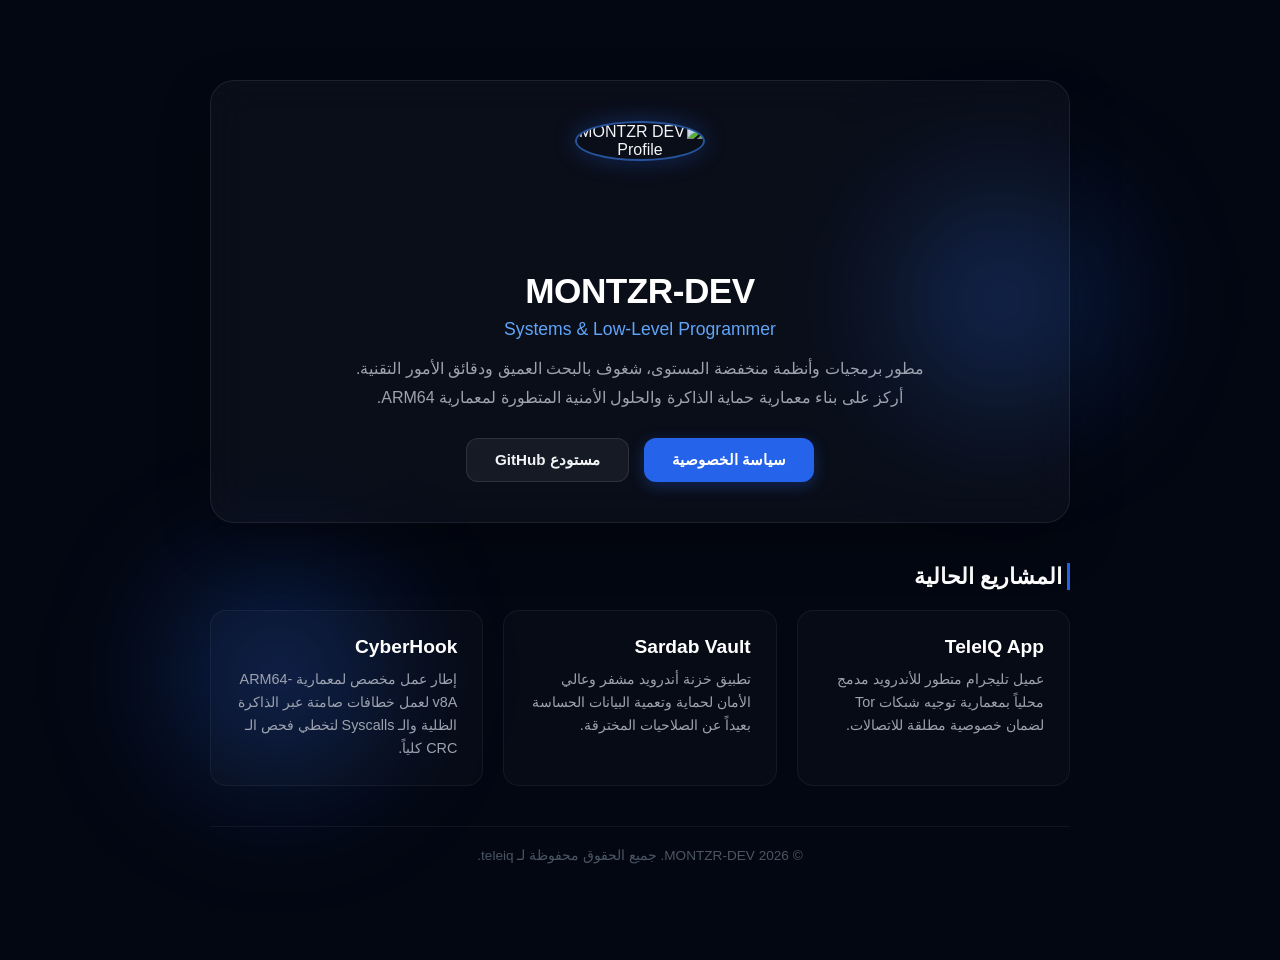
==== index.html @ 5c725ec3 "Update index.html" ====
<!DOCTYPE html>
<html lang="ar" dir="rtl">
<head>
  <meta charset="UTF-8" />
  <meta name="viewport" content="width=device-width, initial-scale=1.0" />
  <title>MONTZR-DEV | Portfolio</title>
  <style>
    /* إعدادات الخطوط والخلفية الحركية العميقة */
    * {
      box-sizing: border-box;
      margin: 0;
      padding: 0;
    }

    body {
      font-family: 'Segoe UI', Tahoma, Geneva, Verdana, sans-serif;
      background-color: #030712;
      color: #f3f4f6;
      overflow-x: hidden;
      min-height: 100vh;
      position: relative;
    }

    /* هالات الإضاءة الخلفية الضبابية لعمق بصري مميز */
    body::before, body::after {
      content: "";
      position: absolute;
      width: 300px;
      height: 300px;
      border-radius: 50%;
      background: radial-gradient(circle, rgba(37, 99, 235, 0.4) 0%, rgba(0,0,0,0) 70%);
      filter: blur(60px);
      z-index: -1;
    }
    body::before { top: 10%; right: 10%; }
    body::after { bottom: 15%; left: 10%; }

    .main-container {
      max-width: 900px;
      margin: 60px auto;
      padding: 20px;
    }

    /* تصميم واجهة الزجاج الضبابي (Glassmorphism) */
    .profile-card {
      background: rgba(255, 255, 255, 0.03);
      backdrop-filter: blur(20px);
      -webkit-backdrop-filter: blur(20px);
      border: 1px solid rgba(255, 255, 255, 0.08);
      padding: 40px 30px;
      border-radius: 24px;
      box-shadow: 0 20px 50px rgba(0, 0, 0, 0.3);
      text-align: center;
      margin-bottom: 40px;
    }

    /* تنسيق الصورة الشخصية المرفوعة */
    .avatar-wrapper {
      position: relative;
      width: 130px;
      height: 130px;
      margin: 0 auto 20px;
    }

    .profile-avatar {
      width: 100%;
      height: 100%;
      object-fit: cover;
      border-radius: 50%;
      border: 2px solid rgba(59, 130, 246, 0.6);
      box-shadow: 0 0 25px rgba(37, 99, 235, 0.3);
    }

    h1 {
      font-size: 2.2rem;
      font-weight: 700;
      color: #ffffff;
      letter-spacing: -0.5px;
      margin-bottom: 8px;
    }

    .tagline {
      font-size: 1.1rem;
      color: #60a5fa;
      font-weight: 500;
      margin-bottom: 15px;
    }

    .bio-text {
      color: #9ca3af;
      font-size: 1rem;
      line-height: 1.8;
      max-width: 600px;
      margin: 0 auto 25px;
    }

    /* شبكة عرض المشاريع */
    .section-title {
      font-size: 1.4rem;
      color: #ffffff;
      margin-bottom: 20px;
      text-align: right;
      padding-right: 5px;
      border-right: 3px solid #2563eb;
    }

    .projects-grid {
      display: grid;
      grid-template-columns: repeat(auto-fit, minmax(260px, 1fr));
      gap: 20px;
      margin-bottom: 40px;
    }

    .project-card {
      background: rgba(255, 255, 255, 0.02);
      border: 1px solid rgba(255, 255, 255, 0.05);
      border-radius: 16px;
      padding: 25px;
      text-align: right;
      transition: all 0.3s cubic-bezier(0.4, 0, 0.2, 1);
    }

    .project-card:hover {
      transform: translateY(-5px);
      background: rgba(255, 255, 255, 0.05);
      border-color: rgba(59, 130, 246, 0.4);
      box-shadow: 0 10px 30px rgba(37, 99, 235, 0.1);
    }

    .project-card h3 {
      color: #ffffff;
      font-size: 1.2rem;
      margin-bottom: 10px;
    }

    .project-card p {
      color: #9ca3af;
      font-size: 0.9rem;
      line-height: 1.6;
    }

    /* أزرار الإجراءات والروابط */
    .buttons-group {
      display: flex;
      justify-content: center;
      gap: 15px;
      flex-wrap: wrap;
    }

    .btn {
      display: inline-flex;
      align-items: center;
      justify-content: center;
      padding: 12px 28px;
      font-size: 0.95rem;
      font-weight: 600;
      text-decoration: none;
      border-radius: 12px;
      transition: all 0.2s ease;
      cursor: pointer;
    }

    .btn-primary {
      background: #2563eb;
      color: #ffffff;
      box-shadow: 0 4px 15px rgba(37, 99, 235, 0.3);
    }

    .btn-primary:hover {
      background: #1d4ed8;
      box-shadow: 0 6px 20px rgba(37, 99, 235, 0.4);
    }

    .btn-secondary {
      background: rgba(255, 255, 255, 0.05);
      color: #f3f4f6;
      border: 1px solid rgba(255, 255, 255, 0.1);
    }

    .btn-secondary:hover {
      background: rgba(255, 255, 255, 0.1);
      border-color: rgba(255, 255, 255, 0.2);
    }

    footer {
      text-align: center;
      padding: 20px 0;
      color: #4b5563;
      font-size: 0.85rem;
      border-top: 1px solid rgba(255, 255, 255, 0.05);
    }

    footer a {
      color: #4b5563;
      text-decoration: none;
    }

    footer a:hover {
      color: #60a5fa;
    }
  </style>
</head>
<body>

  <div class="main-container">
    
    <main class="profile-card">
      <div class="avatar-wrapper">
        <img class="profile-avatar" src="313614.jpg" alt="MONTZR DEV Profile" />
      </div>
      
      <h1>MONTZR-DEV</h1>
      <div class="tagline">Systems & Low-Level Programmer</div>
      
      <p class="bio-text">
        مطور برمجيات وأنظمة منخفضة المستوى، شغوف بالبحث العميق ودقائق الأمور التقنية. أركز على بناء معمارية حماية الذاكرة والحلول الأمنية المتطورة لمعمارية ARM64.
      </p>

      <div class="buttons-group">
        <a class="btn btn-primary" href="teleiq_privacy_policy.html">سياسة الخصوصية</a>
        <a class="btn btn-secondary" href="https://github.com/MONTZR-DEV" target="_blank">مستودع GitHub</a>
      </div>
    </main>

    <section>
      <h2 class="section-title">المشاريع الحالية</h2>
      <div class="projects-grid">
        
        <div class="project-card">
          <h3>TeleIQ App</h3>
          <p>عميل تليجرام متطور للأندرويد مدمج محلياً بمعمارية توجيه شبكات Tor لضمان خصوصية مطلقة للاتصالات.</p>
        </div>

        <div class="project-card">
          <h3>Sardab Vault</h3>
          <p>تطبيق خزنة أندرويد مشفر وعالي الأمان لحماية وتعمية البيانات الحساسة بعيداً عن الصلاحيات المخترقة.</p>
        </div>

        <div class="project-card">
          <h3>CyberHook</h3>
          <p>إطار عمل مخصص لمعمارية ARM64-v8A لعمل خطافات صامتة عبر الذاكرة الظلية والـ Syscalls لتخطي فحص الـ CRC كلياً.</p>
        </div>

      </div>
    </section>

    <footer>
      <p>© 2026 MONTZR-DEV. جميع الحقوق محفوظة لـ <a href="#">teleiq</a>.</p>
    </footer>

  </div>

</body>
</html>
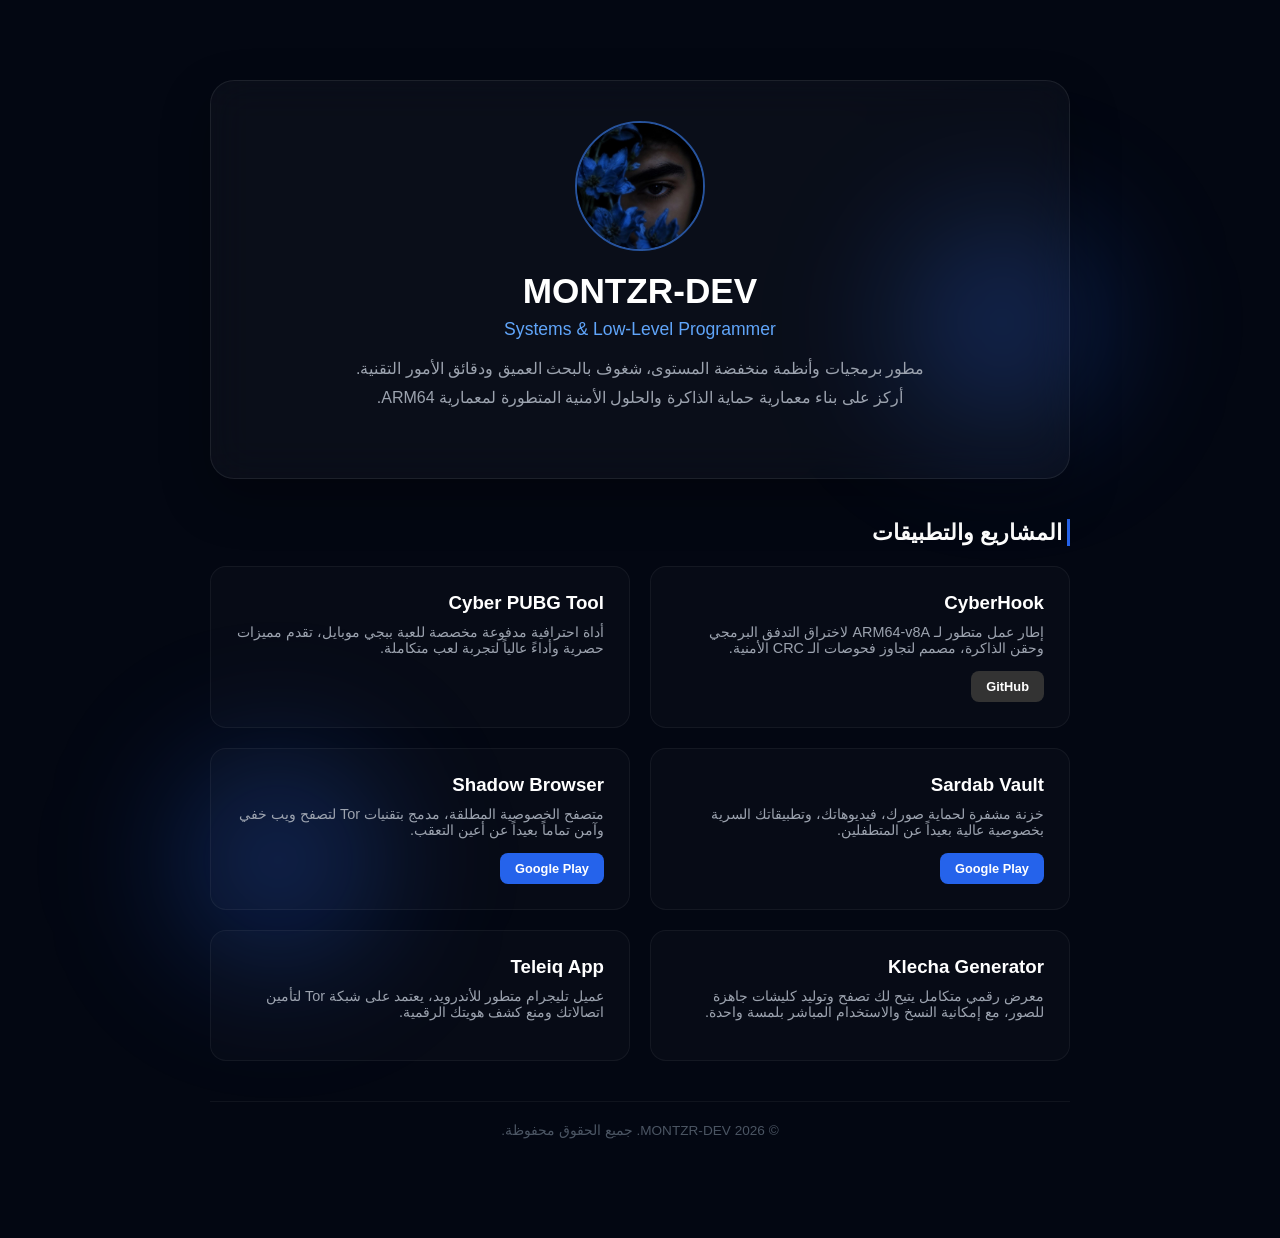
==== commit 3bbe23ed: "Update index.html" ====
--- a/index.html
+++ b/index.html
@@ -5,12 +5,7 @@
   <meta name="viewport" content="width=device-width, initial-scale=1.0" />
   <title>MONTZR-DEV | Portfolio</title>
   <style>
-    /* إعدادات الخطوط والخلفية الحركية العميقة */
-    * {
-      box-sizing: border-box;
-      margin: 0;
-      padding: 0;
-    }
+    * { box-sizing: border-box; margin: 0; padding: 0; }
 
     body {
       font-family: 'Segoe UI', Tahoma, Geneva, Verdana, sans-serif;
@@ -21,7 +16,6 @@
       position: relative;
     }
 
-    /* هالات الإضاءة الخلفية الضبابية لعمق بصري مميز */
     body::before, body::after {
       content: "";
       position: absolute;
@@ -35,17 +29,11 @@
     body::before { top: 10%; right: 10%; }
     body::after { bottom: 15%; left: 10%; }
 
-    .main-container {
-      max-width: 900px;
-      margin: 60px auto;
-      padding: 20px;
-    }
+    .main-container { max-width: 900px; margin: 60px auto; padding: 20px; }
 
-    /* تصميم واجهة الزجاج الضبابي (Glassmorphism) */
     .profile-card {
       background: rgba(255, 255, 255, 0.03);
       backdrop-filter: blur(20px);
-      -webkit-backdrop-filter: blur(20px);
       border: 1px solid rgba(255, 255, 255, 0.08);
       padding: 40px 30px;
       border-radius: 24px;
@@ -54,62 +42,16 @@
       margin-bottom: 40px;
     }
 
-    /* تنسيق الصورة الشخصية المرفوعة */
-    .avatar-wrapper {
-      position: relative;
-      width: 130px;
-      height: 130px;
-      margin: 0 auto 20px;
-    }
+    .avatar-wrapper { position: relative; width: 130px; height: 130px; margin: 0 auto 20px; }
+    .profile-avatar { width: 100%; height: 100%; object-fit: cover; border-radius: 50%; border: 2px solid rgba(59, 130, 246, 0.6); }
 
-    .profile-avatar {
-      width: 100%;
-      height: 100%;
-      object-fit: cover;
-      border-radius: 50%;
-      border: 2px solid rgba(59, 130, 246, 0.6);
-      box-shadow: 0 0 25px rgba(37, 99, 235, 0.3);
-    }
+    h1 { font-size: 2.2rem; font-weight: 700; color: #ffffff; margin-bottom: 8px; }
+    .tagline { font-size: 1.1rem; color: #60a5fa; margin-bottom: 15px; }
+    .bio-text { color: #9ca3af; font-size: 1rem; line-height: 1.8; max-width: 600px; margin: 0 auto 25px; }
 
-    h1 {
-      font-size: 2.2rem;
-      font-weight: 700;
-      color: #ffffff;
-      letter-spacing: -0.5px;
-      margin-bottom: 8px;
-    }
-
-    .tagline {
-      font-size: 1.1rem;
-      color: #60a5fa;
-      font-weight: 500;
-      margin-bottom: 15px;
-    }
-
-    .bio-text {
-      color: #9ca3af;
-      font-size: 1rem;
-      line-height: 1.8;
-      max-width: 600px;
-      margin: 0 auto 25px;
-    }
-
-    /* شبكة عرض المشاريع */
-    .section-title {
-      font-size: 1.4rem;
-      color: #ffffff;
-      margin-bottom: 20px;
-      text-align: right;
-      padding-right: 5px;
-      border-right: 3px solid #2563eb;
-    }
-
-    .projects-grid {
-      display: grid;
-      grid-template-columns: repeat(auto-fit, minmax(260px, 1fr));
-      gap: 20px;
-      margin-bottom: 40px;
-    }
+    .section-title { font-size: 1.4rem; color: #ffffff; margin-bottom: 20px; text-align: right; padding-right: 5px; border-right: 3px solid #2563eb; }
+    
+    .projects-grid { display: grid; grid-template-columns: repeat(auto-fit, minmax(280px, 1fr)); gap: 20px; margin-bottom: 40px; }
 
     .project-card {
       background: rgba(255, 255, 255, 0.02);
@@ -117,137 +59,94 @@
       border-radius: 16px;
       padding: 25px;
       text-align: right;
-      transition: all 0.3s cubic-bezier(0.4, 0, 0.2, 1);
+      display: flex;
+      flex-direction: column;
+      transition: all 0.3s ease;
     }
 
-    .project-card:hover {
-      transform: translateY(-5px);
-      background: rgba(255, 255, 255, 0.05);
-      border-color: rgba(59, 130, 246, 0.4);
-      box-shadow: 0 10px 30px rgba(37, 99, 235, 0.1);
+    .project-card:hover { transform: translateY(-5px); background: rgba(255, 255, 255, 0.05); border-color: rgba(59, 130, 246, 0.4); }
+    
+    .project-card h3 { color: #ffffff; margin-bottom: 10px; }
+    .project-card p { color: #9ca3af; font-size: 0.9rem; margin-bottom: 15px; flex-grow: 1; }
+
+    .card-links { display: flex; gap: 10px; }
+    .link-btn {
+      padding: 8px 15px;
+      font-size: 0.8rem;
+      border-radius: 8px;
+      text-decoration: none;
+      font-weight: 600;
+      text-align: center;
     }
+    .git-link { background: #333; color: white; }
+    .store-link { background: #2563eb; color: white; }
 
-    .project-card h3 {
-      color: #ffffff;
-      font-size: 1.2rem;
-      margin-bottom: 10px;
-    }
-
-    .project-card p {
-      color: #9ca3af;
-      font-size: 0.9rem;
-      line-height: 1.6;
-    }
-
-    /* أزرار الإجراءات والروابط */
-    .buttons-group {
-      display: flex;
-      justify-content: center;
-      gap: 15px;
-      flex-wrap: wrap;
-    }
-
-    .btn {
-      display: inline-flex;
-      align-items: center;
-      justify-content: center;
-      padding: 12px 28px;
-      font-size: 0.95rem;
-      font-weight: 600;
-      text-decoration: none;
-      border-radius: 12px;
-      transition: all 0.2s ease;
-      cursor: pointer;
-    }
-
-    .btn-primary {
-      background: #2563eb;
-      color: #ffffff;
-      box-shadow: 0 4px 15px rgba(37, 99, 235, 0.3);
-    }
-
-    .btn-primary:hover {
-      background: #1d4ed8;
-      box-shadow: 0 6px 20px rgba(37, 99, 235, 0.4);
-    }
-
-    .btn-secondary {
-      background: rgba(255, 255, 255, 0.05);
-      color: #f3f4f6;
-      border: 1px solid rgba(255, 255, 255, 0.1);
-    }
-
-    .btn-secondary:hover {
-      background: rgba(255, 255, 255, 0.1);
-      border-color: rgba(255, 255, 255, 0.2);
-    }
-
-    footer {
-      text-align: center;
-      padding: 20px 0;
-      color: #4b5563;
-      font-size: 0.85rem;
-      border-top: 1px solid rgba(255, 255, 255, 0.05);
-    }
-
-    footer a {
-      color: #4b5563;
-      text-decoration: none;
-    }
-
-    footer a:hover {
-      color: #60a5fa;
-    }
+    footer { text-align: center; padding: 20px 0; color: #4b5563; font-size: 0.85rem; border-top: 1px solid rgba(255, 255, 255, 0.05); }
   </style>
 </head>
 <body>
 
   <div class="main-container">
-    
     <main class="profile-card">
       <div class="avatar-wrapper">
-        <img class="profile-avatar" src="313614.jpg" alt="MONTZR DEV Profile" />
+        <img class="profile-avatar" src="313614.jpg" alt="MONTZR-DEV" />
       </div>
-      
       <h1>MONTZR-DEV</h1>
       <div class="tagline">Systems & Low-Level Programmer</div>
-      
       <p class="bio-text">
         مطور برمجيات وأنظمة منخفضة المستوى، شغوف بالبحث العميق ودقائق الأمور التقنية. أركز على بناء معمارية حماية الذاكرة والحلول الأمنية المتطورة لمعمارية ARM64.
       </p>
-
-      <div class="buttons-group">
-        <a class="btn btn-primary" href="teleiq_privacy_policy.html">سياسة الخصوصية</a>
-        <a class="btn btn-secondary" href="https://github.com/MONTZR-DEV" target="_blank">مستودع GitHub</a>
-      </div>
     </main>
 
     <section>
-      <h2 class="section-title">المشاريع الحالية</h2>
+      <h2 class="section-title">المشاريع والتطبيقات</h2>
       <div class="projects-grid">
         
+        <!-- CyberHook -->
         <div class="project-card">
-          <h3>TeleIQ App</h3>
-          <p>عميل تليجرام متطور للأندرويد مدمج محلياً بمعمارية توجيه شبكات Tor لضمان خصوصية مطلقة للاتصالات.</p>
+          <h3>CyberHook</h3>
+          <p>إطار عمل متطور لـ ARM64-v8A لاختراق التدفق البرمجي وحقن الذاكرة، مصمم لتجاوز فحوصات الـ CRC الأمنية.</p>
+          <div class="card-links"><a href="https://github.com/MONTZR-DEV/CyberHook" class="link-btn git-link">GitHub</a></div>
         </div>
 
+        <!-- Cyber -->
+        <div class="project-card">
+          <h3>Cyber PUBG Tool</h3>
+          <p>أداة احترافية مدفوعة مخصصة للعبة ببجي موبايل، تقدم مميزات حصرية وأداءً عالياً لتجربة لعب متكاملة.</p>
+        </div>
+
+        <!-- Sardab -->
         <div class="project-card">
           <h3>Sardab Vault</h3>
-          <p>تطبيق خزنة أندرويد مشفر وعالي الأمان لحماية وتعمية البيانات الحساسة بعيداً عن الصلاحيات المخترقة.</p>
+          <p>خزنة مشفرة لحماية صورك، فيديوهاتك، وتطبيقاتك السرية بخصوصية عالية بعيداً عن المتطفلين.</p>
+          <div class="card-links"><a href="https://play.google.com/store/apps/details?id=dev.montzr.sardab" class="link-btn store-link">Google Play</a></div>
         </div>
 
+        <!-- Shadow Browser -->
         <div class="project-card">
-          <h3>CyberHook</h3>
-          <p>إطار عمل مخصص لمعمارية ARM64-v8A لعمل خطافات صامتة عبر الذاكرة الظلية والـ Syscalls لتخطي فحص الـ CRC كلياً.</p>
+          <h3>Shadow Browser</h3>
+          <p>متصفح الخصوصية المطلقة، مدمج بتقنيات Tor لتصفح ويب خفي وآمن تماماً بعيداً عن أعين التعقب.</p>
+          <div class="card-links"><a href="https://play.google.com/store/apps/details?id=dev.montzr.shadowbrowser" class="link-btn store-link">Google Play</a></div>
+        </div>
+
+        <!-- Klecha -->
+        <div class="project-card">
+          <h3>Klecha Generator</h3>
+          <p>معرض رقمي متكامل يتيح لك تصفح وتوليد كليشات جاهزة للصور، مع إمكانية النسخ والاستخدام المباشر بلمسة واحدة.</p>
+        </div>
+
+        <!-- Teleiq -->
+        <div class="project-card">
+          <h3>Teleiq App</h3>
+          <p>عميل تليجرام متطور للأندرويد، يعتمد على شبكة Tor لتأمين اتصالاتك ومنع كشف هويتك الرقمية.</p>
         </div>
 
       </div>
     </section>
 
     <footer>
-      <p>© 2026 MONTZR-DEV. جميع الحقوق محفوظة لـ <a href="#">teleiq</a>.</p>
+      <p>© 2026 MONTZR-DEV. جميع الحقوق محفوظة.</p>
     </footer>
-
   </div>
 
 </body>
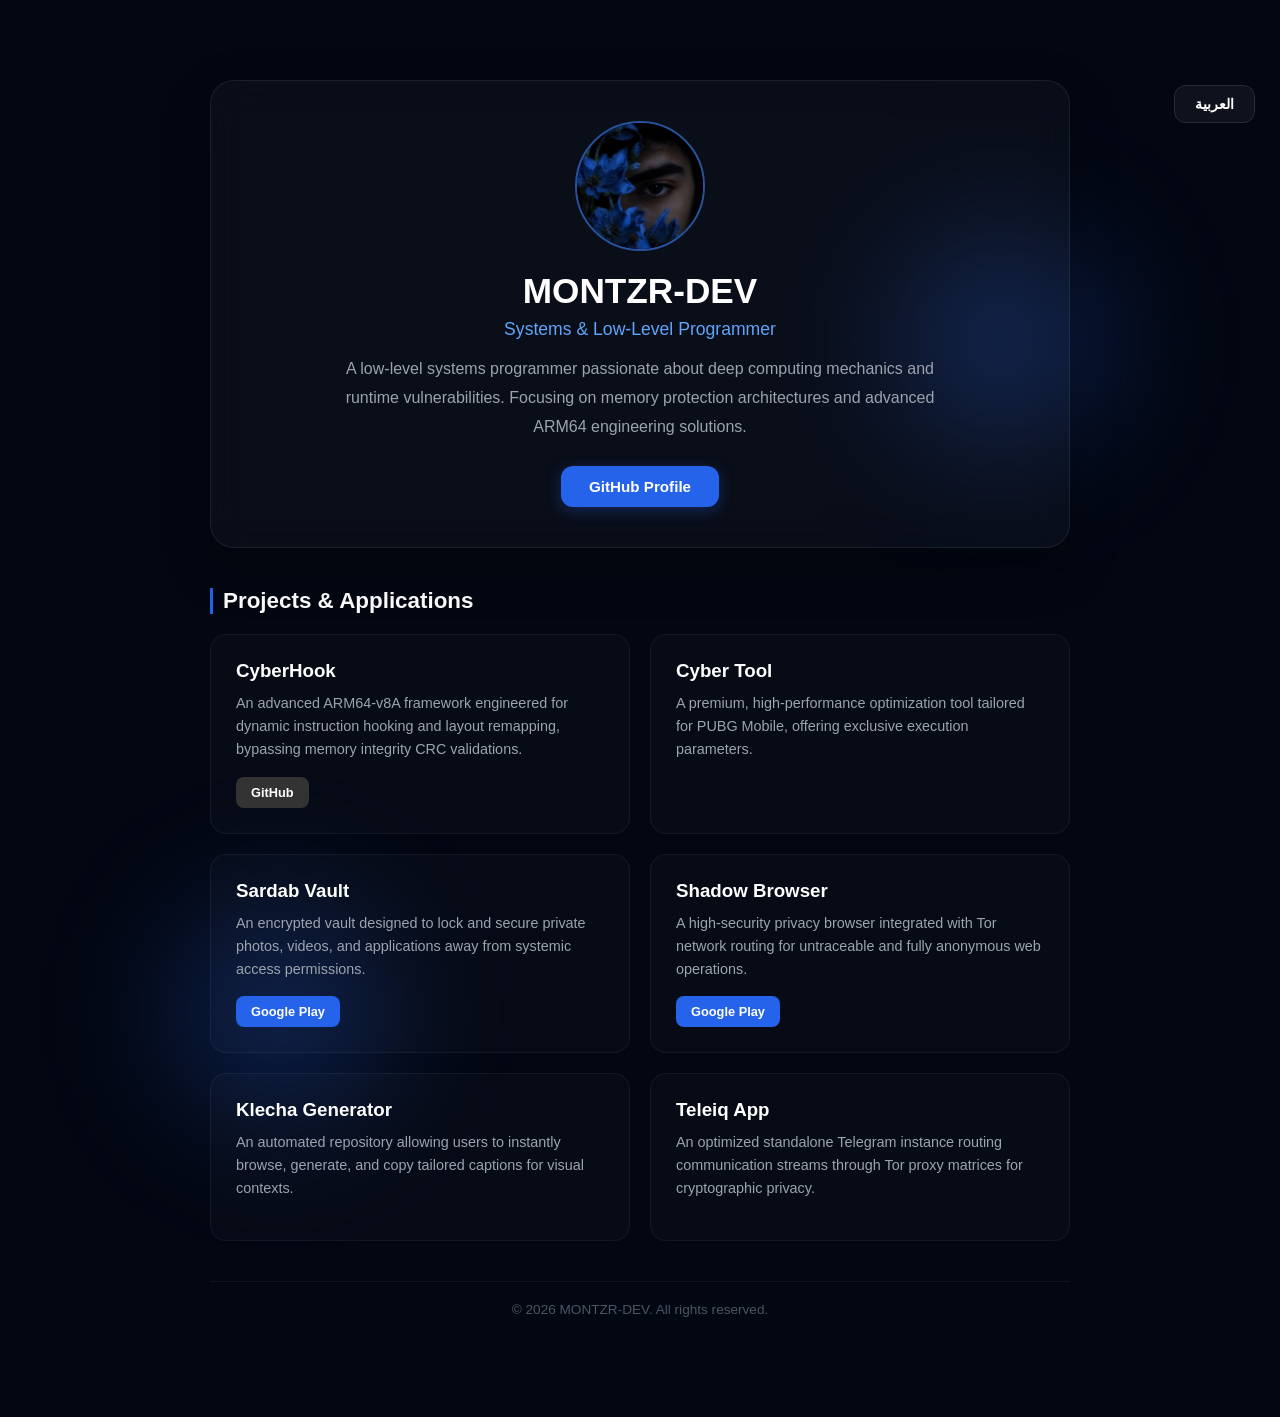
==== commit 0f6be152: "Update index.html" ====
--- a/index.html
+++ b/index.html
@@ -5,7 +5,11 @@
   <meta name="viewport" content="width=device-width, initial-scale=1.0" />
   <title>MONTZR-DEV | Portfolio</title>
   <style>
-    * { box-sizing: border-box; margin: 0; padding: 0; }
+    * { 
+      box-sizing: border-box; 
+      margin: 0; 
+      padding: 0; 
+    }
 
     body {
       font-family: 'Segoe UI', Tahoma, Geneva, Verdana, sans-serif;
@@ -29,11 +33,35 @@
     body::before { top: 10%; right: 10%; }
     body::after { bottom: 15%; left: 10%; }
 
+    /* زر تبديل اللغة العائم الاحترافي */
+    .lang-switcher {
+      position: absolute;
+      top: 25px;
+      left: 25px;
+      background: rgba(255, 255, 255, 0.05);
+      backdrop-filter: blur(10px);
+      -webkit-backdrop-filter: blur(10px);
+      border: 1px solid rgba(255, 255, 255, 0.1);
+      padding: 10px 20px;
+      color: #ffffff;
+      border-radius: 12px;
+      cursor: pointer;
+      font-size: 0.9rem;
+      font-weight: 600;
+      transition: all 0.2s ease;
+      z-index: 100;
+    }
+    .lang-switcher:hover {
+      background: rgba(255, 255, 255, 0.1);
+      border-color: rgba(59, 130, 246, 0.4);
+    }
+
     .main-container { max-width: 900px; margin: 60px auto; padding: 20px; }
 
     .profile-card {
       background: rgba(255, 255, 255, 0.03);
       backdrop-filter: blur(20px);
+      -webkit-backdrop-filter: blur(20px);
       border: 1px solid rgba(255, 255, 255, 0.08);
       padding: 40px 30px;
       border-radius: 24px;
@@ -49,8 +77,6 @@
     .tagline { font-size: 1.1rem; color: #60a5fa; margin-bottom: 15px; }
     .bio-text { color: #9ca3af; font-size: 1rem; line-height: 1.8; max-width: 600px; margin: 0 auto 25px; }
 
-    .section-title { font-size: 1.4rem; color: #ffffff; margin-bottom: 20px; text-align: right; padding-right: 5px; border-right: 3px solid #2563eb; }
-    
     .projects-grid { display: grid; grid-template-columns: repeat(auto-fit, minmax(280px, 1fr)); gap: 20px; margin-bottom: 40px; }
 
     .project-card {
@@ -58,16 +84,14 @@
       border: 1px solid rgba(255, 255, 255, 0.05);
       border-radius: 16px;
       padding: 25px;
-      text-align: right;
       display: flex;
       flex-direction: column;
       transition: all 0.3s ease;
     }
-
     .project-card:hover { transform: translateY(-5px); background: rgba(255, 255, 255, 0.05); border-color: rgba(59, 130, 246, 0.4); }
     
     .project-card h3 { color: #ffffff; margin-bottom: 10px; }
-    .project-card p { color: #9ca3af; font-size: 0.9rem; margin-bottom: 15px; flex-grow: 1; }
+    .project-card p { color: #9ca3af; font-size: 0.9rem; margin-bottom: 15px; flex-grow: 1; line-height: 1.6; }
 
     .card-links { display: flex; gap: 10px; }
     .link-btn {
@@ -81,10 +105,39 @@
     .git-link { background: #333; color: white; }
     .store-link { background: #2563eb; color: white; }
 
+    .buttons-group { display: flex; justify-content: center; gap: 15px; flex-wrap: wrap; }
+    .btn {
+      display: inline-flex;
+      align-items: center;
+      justify-content: center;
+      padding: 12px 28px;
+      font-size: 0.95rem;
+      font-weight: 600;
+      text-decoration: none;
+      border-radius: 12px;
+      transition: all 0.2s ease;
+      cursor: pointer;
+    }
+    .btn-primary { background: #2563eb; color: #ffffff; box-shadow: 0 4px 15px rgba(37, 99, 235, 0.3); }
+    .btn-primary:hover { background: #1d4ed8; }
+
     footer { text-align: center; padding: 20px 0; color: #4b5563; font-size: 0.85rem; border-top: 1px solid rgba(255, 255, 255, 0.05); }
+
+    /* 🌍 قواعد التكيف والمحاذاة التلقائية بناءً على اتجاه الصفحة الإقليمي */
+    html[dir="rtl"] .section-title {
+      font-size: 1.4rem; color: #ffffff; margin-bottom: 20px; text-align: right; padding-right: 10px; border-right: 3px solid #2563eb; border-left: none; padding-left: 0;
+    }
+    html[dir="ltr"] .section-title {
+      font-size: 1.4rem; color: #ffffff; margin-bottom: 20px; text-align: left; padding-left: 10px; border-left: 3px solid #2563eb; border-right: none; padding-right: 0;
+    }
+    html[dir="rtl"] .project-card { text-align: right; }
+    html[dir="ltr"] .project-card { text-align: left; }
+    html[dir="ltr"] .lang-switcher { left: auto; right: 25px; }
   </style>
 </head>
 <body>
+
+  <button class="lang-switcher" id="langBtn" onclick="toggleLanguage()">English</button>
 
   <div class="main-container">
     <main class="profile-card">
@@ -92,62 +145,146 @@
         <img class="profile-avatar" src="313614.jpg" alt="MONTZR-DEV" />
       </div>
       <h1>MONTZR-DEV</h1>
-      <div class="tagline">Systems & Low-Level Programmer</div>
-      <p class="bio-text">
+      <div class="tagline" data-i18n="tagline">Systems & Low-Level Programmer</div>
+      <p class="bio-text" data-i18n="bio">
         مطور برمجيات وأنظمة منخفضة المستوى، شغوف بالبحث العميق ودقائق الأمور التقنية. أركز على بناء معمارية حماية الذاكرة والحلول الأمنية المتطورة لمعمارية ARM64.
       </p>
+      <div class="buttons-group">
+        <a class="btn btn-primary" href="https://github.com/MONTZR-DEV" target="_blank" data-i18n="github_btn">الملف الشخصي على GitHub</a>
+      </div>
     </main>
 
     <section>
-      <h2 class="section-title">المشاريع والتطبيقات</h2>
+      <h2 class="section-title" data-i18n="section_title">المشاريع والتطبيقات</h2>
       <div class="projects-grid">
         
-        <!-- CyberHook -->
         <div class="project-card">
           <h3>CyberHook</h3>
-          <p>إطار عمل متطور لـ ARM64-v8A لاختراق التدفق البرمجي وحقن الذاكرة، مصمم لتجاوز فحوصات الـ CRC الأمنية.</p>
+          <p data-i18n="desc_cyberhook">إطار عمل متطور لـ ARM64-v8A لاختراق التدفق البرمجي وحقن الذاكرة، مصمم لتجاوز فحوصات الـ CRC الأمنية.</p>
           <div class="card-links"><a href="https://github.com/MONTZR-DEV/CyberHook" class="link-btn git-link">GitHub</a></div>
         </div>
 
-        <!-- Cyber -->
-        <div class="project-card">
-          <h3>Cyber PUBG Tool</h3>
-          <p>أداة احترافية مدفوعة مخصصة للعبة ببجي موبايل، تقدم مميزات حصرية وأداءً عالياً لتجربة لعب متكاملة.</p>
-        </div>
-
-        <!-- Sardab -->
-        <div class="project-card">
-          <h3>Sardab Vault</h3>
-          <p>خزنة مشفرة لحماية صورك، فيديوهاتك، وتطبيقاتك السرية بخصوصية عالية بعيداً عن المتطفلين.</p>
+        <div class="project-card">
+          <h3 data-i18n="title_cyber">أداة سايبر</h3>
+          <p data-i18n="desc_cyber">أداة احترافية مدفوعة مخصصة للعبة ببجي موبايل، تقدم مميزات حصرية وأداءً عالياً لتجربة لعب متكاملة.</p>
+        </div>
+
+        <div class="project-card">
+          <h3 data-i18n="title_sardab">تطبيق سرداب</h3>
+          <p data-i18n="desc_sardab">حافظ وخزنة مشفرة لحماية صورك، فيديوهاتك، وتطبيقاتك السرية بخصوصية عالية بعيداً عن المتطفلين.</p>
           <div class="card-links"><a href="https://play.google.com/store/apps/details?id=dev.montzr.sardab" class="link-btn store-link">Google Play</a></div>
         </div>
 
-        <!-- Shadow Browser -->
         <div class="project-card">
           <h3>Shadow Browser</h3>
-          <p>متصفح الخصوصية المطلقة، مدمج بتقنيات Tor لتصفح ويب خفي وآمن تماماً بعيداً عن أعين التعقب.</p>
+          <p data-i18n="desc_shadow">متصفح الخصوصية المطلقة، مدمج بتقنيات Tor لتصفح ويب خفي وآمن تماماً بعيداً عن أعين التعقب.</p>
           <div class="card-links"><a href="https://play.google.com/store/apps/details?id=dev.montzr.shadowbrowser" class="link-btn store-link">Google Play</a></div>
         </div>
 
-        <!-- Klecha -->
-        <div class="project-card">
-          <h3>Klecha Generator</h3>
-          <p>معرض رقمي متكامل يتيح لك تصفح وتوليد كليشات جاهزة للصور، مع إمكانية النسخ والاستخدام المباشر بلمسة واحدة.</p>
-        </div>
-
-        <!-- Teleiq -->
+        <div class="project-card">
+          <h3 data-i18n="title_klecha">برنامج كليشة</h3>
+          <p data-i18n="desc_klecha">معرض رقمي متكامل يتيح لك تصفح وتوليد كليشات جاهزة للصور، مع إمكانية النسخ والاستخدام المباشر بلمسة واحدة.</p>
+        </div>
+
         <div class="project-card">
           <h3>Teleiq App</h3>
-          <p>عميل تليجرام متطور للأندرويد، يعتمد على شبكة Tor لتأمين اتصالاتك ومنع كشف هويتك الرقمية.</p>
+          <p data-i18n="desc_teleiq">عميل تليجرام متطور للأندرويد، يعتمد على شبكة Tor لتأمين اتصالاتك ومنع كشف هويتك الرقمية.</p>
         </div>
 
       </div>
     </section>
 
     <footer>
-      <p>© 2026 MONTZR-DEV. جميع الحقوق محفوظة.</p>
+      <p data-i18n="footer">© 2026 MONTZR-DEV. جميع الحقوق محفوظة.</p>
     </footer>
   </div>
 
+  <script>
+    const translations = {
+      ar: {
+        tagline: "Systems & Low-Level Programmer",
+        bio: "مطور برمجيات وأنظمة منخفضة المستوى، شغوف بالبحث العميق ودقائق الأمور التقنية. أركز على بناء معمارية حماية الذاكرة والحلول الأمنية المتطورة لمعمارية ARM64.",
+        github_btn: "الملف الشخصي على GitHub",
+        section_title: "المشاريع والتطبيقات",
+        title_cyber: "أداة سايبر",
+        title_sardab: "تطبيق سرداب",
+        title_klecha: "برنامج كليشة",
+        desc_cyberhook: "إطار عمل متطور لـ ARM64-v8A لاختراق التدفق البرمجي وحقن الذاكرة، مصمم لتجاوز فحوصات الـ CRC الأمنية.",
+        desc_cyber: "أداة احترافية مدفوعة مخصصة للعبة ببجي موبايل، تقدم مميزات حصرية وأداءً عالياً لتجربة لعب متكاملة.",
+        desc_sardab: "حافظ وخزنة مشفرة لحماية صورك، فيديوهاتك، وتطبيقاتك السرية بخصوصية عالية بعيداً عن المتطفلين.",
+        desc_shadow: "متصفح الخصوصية المطلقة، مدمج بتقنيات Tor لتصفح ويب خفي وآمن تماماً بعيداً عن أعين التعقب.",
+        desc_klecha: "معرض رقمي متكامل يتيح لك تصفح وتوليد كليشات جاهزة للصور، مع إمكانية النسخ والاستخدام المباشر بلمسة واحدة.",
+        desc_teleiq: "عميل تليجرام متطور للأندرويد، يعتمد على شبكة Tor لتأمين اتصالاتك ومنع كشف هويتك الرقمية.",
+        footer: "© 2026 MONTZR-DEV. جميع الحقوق محفوظة."
+      },
+      en: {
+        tagline: "Systems & Low-Level Programmer",
+        bio: "A low-level systems programmer passionate about deep computing mechanics and runtime vulnerabilities. Focusing on memory protection architectures and advanced ARM64 engineering solutions.",
+        github_btn: "GitHub Profile",
+        section_title: "Projects & Applications",
+        title_cyber: "Cyber Tool",
+        title_sardab: "Sardab Vault",
+        title_klecha: "Klecha Generator",
+        desc_cyberhook: "An advanced ARM64-v8A framework engineered for dynamic instruction hooking and layout remapping, bypassing memory integrity CRC validations.",
+        desc_cyber: "A premium, high-performance optimization tool tailored for PUBG Mobile, offering exclusive execution parameters.",
+        desc_sardab: "An encrypted vault designed to lock and secure private photos, videos, and applications away from systemic access permissions.",
+        desc_shadow: "A high-security privacy browser integrated with Tor network routing for untraceable and fully anonymous web operations.",
+        desc_klecha: "An automated repository allowing users to instantly browse, generate, and copy tailored captions for visual contexts.",
+        desc_teleiq: "An optimized standalone Telegram instance routing communication streams through Tor proxy matrices for cryptographic privacy.",
+        footer: "© 2026 MONTZR-DEV. All rights reserved."
+      }
+    };
+
+    let currentLang = 'en';
+
+    function initLanguage() {
+      // 1. تفقد وجود تفضيل سابق مخزن بذاكرة التصفح
+      const savedLang = localStorage.getItem('portfolio_lang');
+      if (savedLang) {
+        currentLang = savedLang;
+      } else {
+        // 2. فحص لغة نظام المتصفح الحالية
+        const browserLang = navigator.language || navigator.userLanguage;
+        if (browserLang.startsWith('ar')) {
+          currentLang = 'ar';
+        } else {
+          currentLang = 'en'; // افتراضي قياسي للغات الأخرى
+        }
+      }
+      applyLanguage(currentLang);
+    }
+
+    function applyLanguage(lang) {
+      // تحديث اتجاه وهيكل الـ DOM
+      if (lang === 'ar') {
+        document.documentElement.dir = 'rtl';
+        document.documentElement.lang = 'ar';
+        document.getElementById('langBtn').innerText = 'English';
+      } else {
+        document.documentElement.dir = 'ltr';
+        document.documentElement.lang = 'en';
+        document.getElementById('langBtn').innerText = 'العربية';
+      }
+
+      // حقن كتل النصوص المطابقة ديناميكياً
+      document.querySelectorAll('[data-i18n]').forEach(element => {
+        const key = element.getAttribute('data-i18n');
+        if (translations[lang][key]) {
+          element.innerText = translations[lang][key];
+        }
+      });
+
+      localStorage.setItem('portfolio_lang', lang);
+    }
+
+    function toggleLanguage() {
+      currentLang = (currentLang === 'ar') ? 'en' : 'ar';
+      applyLanguage(currentLang);
+    }
+
+    // بدء الفحص الذاتي فور تحميل الهيكل
+    window.addEventListener('DOMContentLoaded', initLanguage);
+  </script>
+
 </body>
 </html>
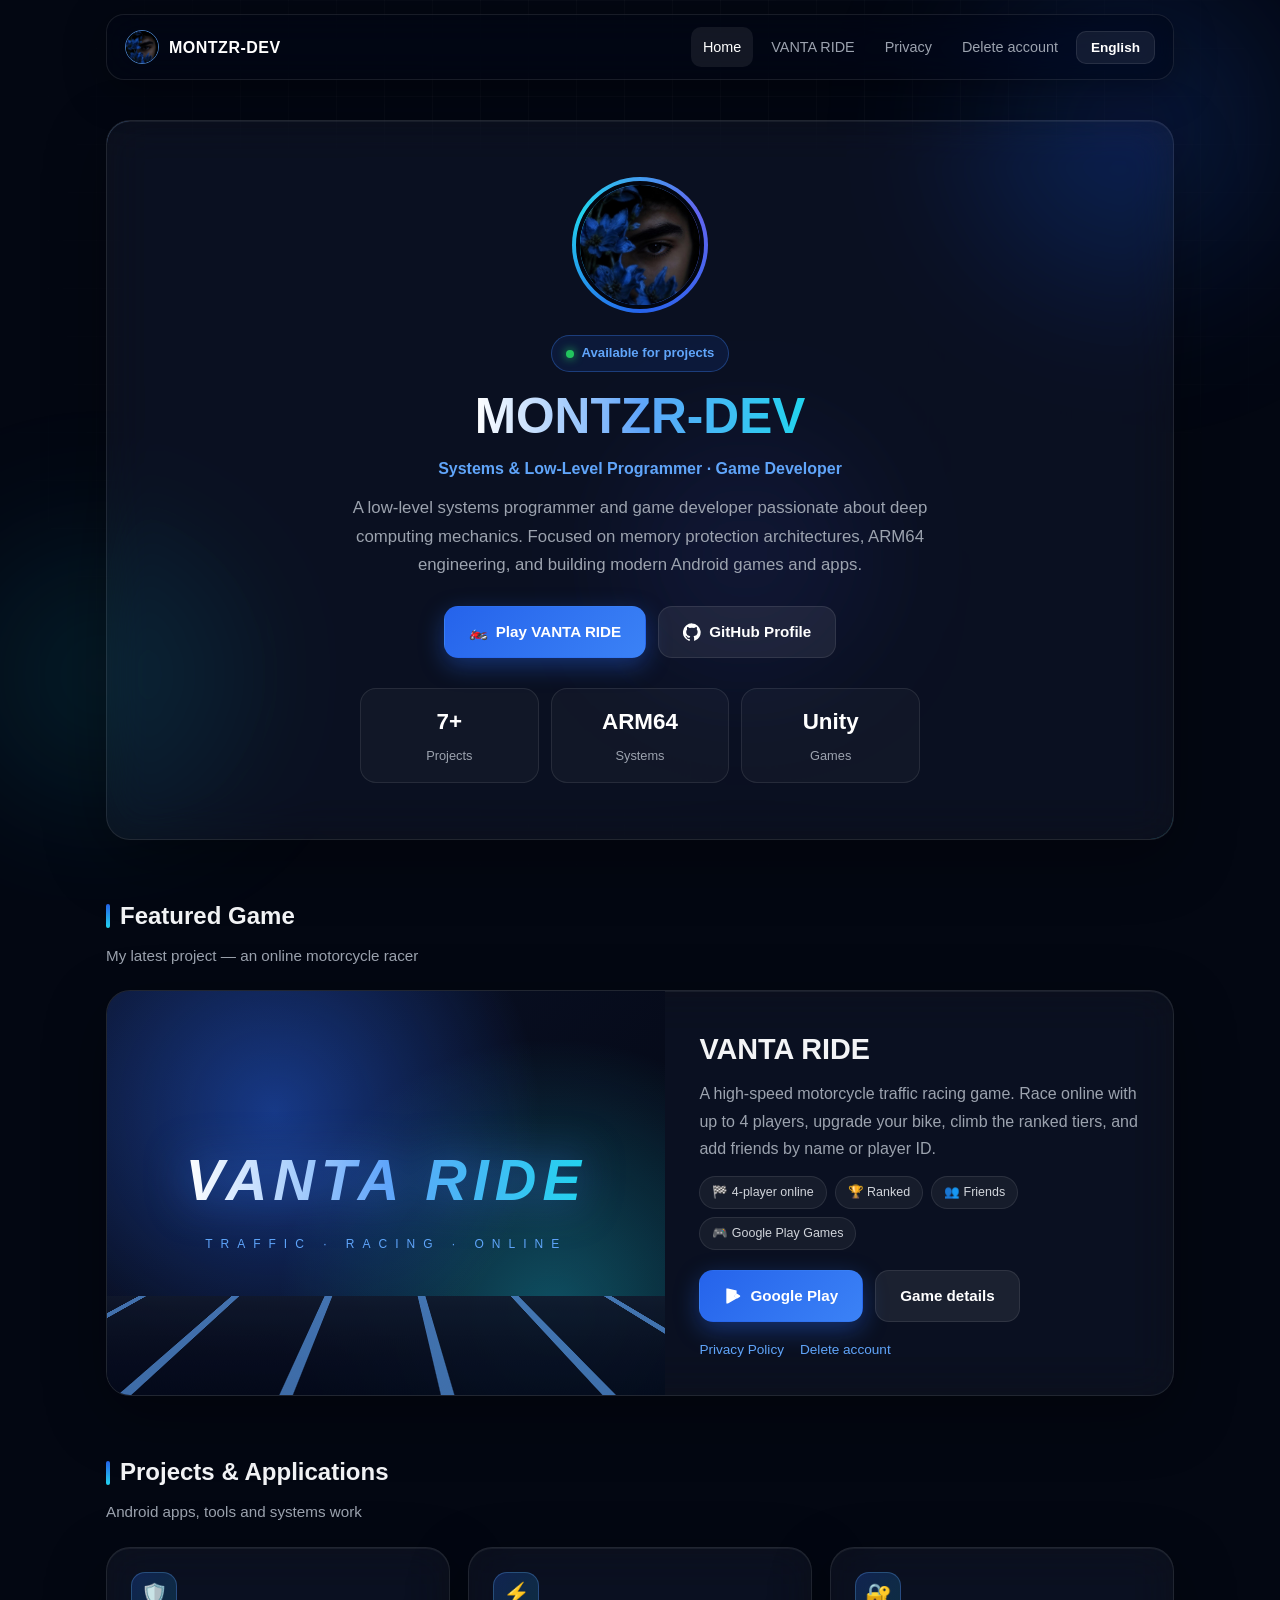
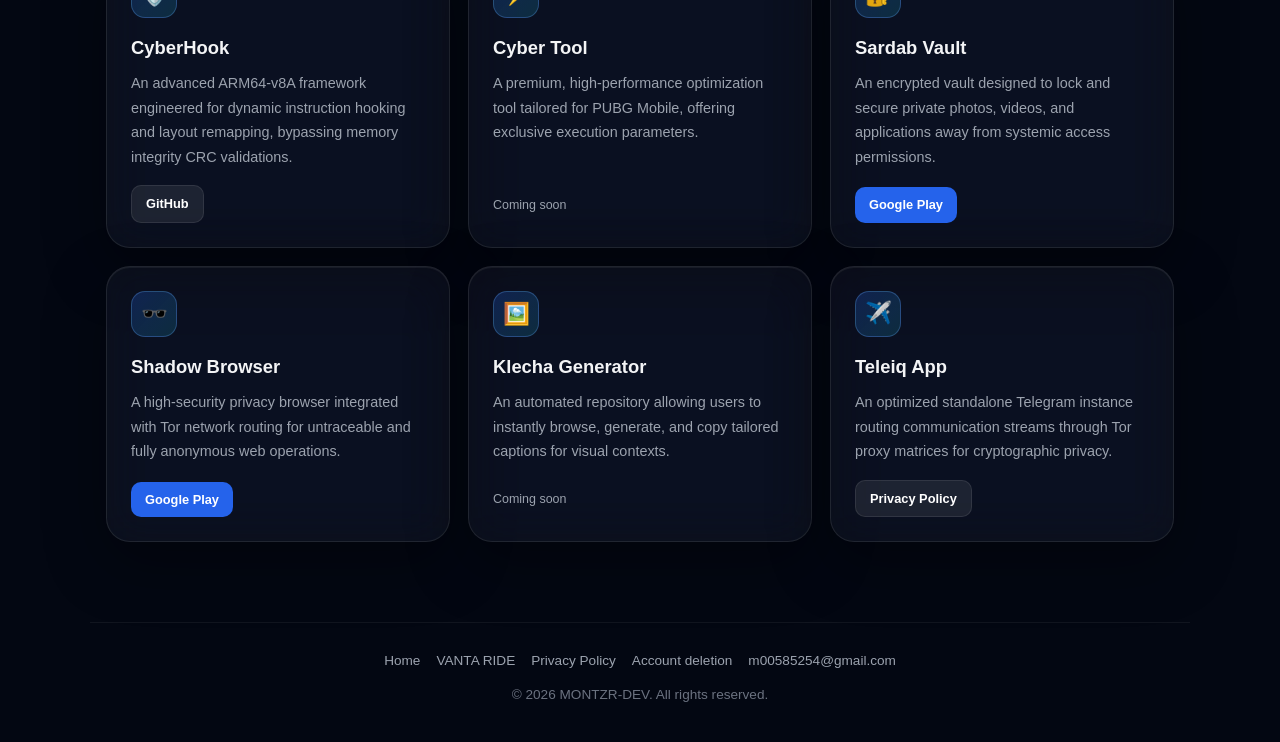
==== commit 977597ae: "Add files via upload" ====
--- a/index.html
+++ b/index.html
@@ -1,290 +1,71 @@
 <!DOCTYPE html>
-<html lang="ar" dir="rtl">
+<html lang="en" dir="ltr" data-title-ar="MONTZR-DEV | المطوّر" data-title-en="MONTZR-DEV | Portfolio">
 <head>
-  <meta charset="UTF-8" />
-  <meta name="viewport" content="width=device-width, initial-scale=1.0" />
-  <title>MONTZR-DEV | Portfolio</title>
-  <style>
-    * { 
-      box-sizing: border-box; 
-      margin: 0; 
-      padding: 0; 
-    }
-
-    body {
-      font-family: 'Segoe UI', Tahoma, Geneva, Verdana, sans-serif;
-      background-color: #030712;
-      color: #f3f4f6;
-      overflow-x: hidden;
-      min-height: 100vh;
-      position: relative;
-    }
-
-    body::before, body::after {
-      content: "";
-      position: absolute;
-      width: 300px;
-      height: 300px;
-      border-radius: 50%;
-      background: radial-gradient(circle, rgba(37, 99, 235, 0.4) 0%, rgba(0,0,0,0) 70%);
-      filter: blur(60px);
-      z-index: -1;
-    }
-    body::before { top: 10%; right: 10%; }
-    body::after { bottom: 15%; left: 10%; }
-
-    /* زر تبديل اللغة العائم الاحترافي */
-    .lang-switcher {
-      position: absolute;
-      top: 25px;
-      left: 25px;
-      background: rgba(255, 255, 255, 0.05);
-      backdrop-filter: blur(10px);
-      -webkit-backdrop-filter: blur(10px);
-      border: 1px solid rgba(255, 255, 255, 0.1);
-      padding: 10px 20px;
-      color: #ffffff;
-      border-radius: 12px;
-      cursor: pointer;
-      font-size: 0.9rem;
-      font-weight: 600;
-      transition: all 0.2s ease;
-      z-index: 100;
-    }
-    .lang-switcher:hover {
-      background: rgba(255, 255, 255, 0.1);
-      border-color: rgba(59, 130, 246, 0.4);
-    }
-
-    .main-container { max-width: 900px; margin: 60px auto; padding: 20px; }
-
-    .profile-card {
-      background: rgba(255, 255, 255, 0.03);
-      backdrop-filter: blur(20px);
-      -webkit-backdrop-filter: blur(20px);
-      border: 1px solid rgba(255, 255, 255, 0.08);
-      padding: 40px 30px;
-      border-radius: 24px;
-      box-shadow: 0 20px 50px rgba(0, 0, 0, 0.3);
-      text-align: center;
-      margin-bottom: 40px;
-    }
-
-    .avatar-wrapper { position: relative; width: 130px; height: 130px; margin: 0 auto 20px; }
-    .profile-avatar { width: 100%; height: 100%; object-fit: cover; border-radius: 50%; border: 2px solid rgba(59, 130, 246, 0.6); }
-
-    h1 { font-size: 2.2rem; font-weight: 700; color: #ffffff; margin-bottom: 8px; }
-    .tagline { font-size: 1.1rem; color: #60a5fa; margin-bottom: 15px; }
-    .bio-text { color: #9ca3af; font-size: 1rem; line-height: 1.8; max-width: 600px; margin: 0 auto 25px; }
-
-    .projects-grid { display: grid; grid-template-columns: repeat(auto-fit, minmax(280px, 1fr)); gap: 20px; margin-bottom: 40px; }
-
-    .project-card {
-      background: rgba(255, 255, 255, 0.02);
-      border: 1px solid rgba(255, 255, 255, 0.05);
-      border-radius: 16px;
-      padding: 25px;
-      display: flex;
-      flex-direction: column;
-      transition: all 0.3s ease;
-    }
-    .project-card:hover { transform: translateY(-5px); background: rgba(255, 255, 255, 0.05); border-color: rgba(59, 130, 246, 0.4); }
-    
-    .project-card h3 { color: #ffffff; margin-bottom: 10px; }
-    .project-card p { color: #9ca3af; font-size: 0.9rem; margin-bottom: 15px; flex-grow: 1; line-height: 1.6; }
-
-    .card-links { display: flex; gap: 10px; }
-    .link-btn {
-      padding: 8px 15px;
-      font-size: 0.8rem;
-      border-radius: 8px;
-      text-decoration: none;
-      font-weight: 600;
-      text-align: center;
-    }
-    .git-link { background: #333; color: white; }
-    .store-link { background: #2563eb; color: white; }
-
-    .buttons-group { display: flex; justify-content: center; gap: 15px; flex-wrap: wrap; }
-    .btn {
-      display: inline-flex;
-      align-items: center;
-      justify-content: center;
-      padding: 12px 28px;
-      font-size: 0.95rem;
-      font-weight: 600;
-      text-decoration: none;
-      border-radius: 12px;
-      transition: all 0.2s ease;
-      cursor: pointer;
-    }
-    .btn-primary { background: #2563eb; color: #ffffff; box-shadow: 0 4px 15px rgba(37, 99, 235, 0.3); }
-    .btn-primary:hover { background: #1d4ed8; }
-
-    footer { text-align: center; padding: 20px 0; color: #4b5563; font-size: 0.85rem; border-top: 1px solid rgba(255, 255, 255, 0.05); }
-
-    /* 🌍 قواعد التكيف والمحاذاة التلقائية بناءً على اتجاه الصفحة الإقليمي */
-    html[dir="rtl"] .section-title {
-      font-size: 1.4rem; color: #ffffff; margin-bottom: 20px; text-align: right; padding-right: 10px; border-right: 3px solid #2563eb; border-left: none; padding-left: 0;
-    }
-    html[dir="ltr"] .section-title {
-      font-size: 1.4rem; color: #ffffff; margin-bottom: 20px; text-align: left; padding-left: 10px; border-left: 3px solid #2563eb; border-right: none; padding-right: 0;
-    }
-    html[dir="rtl"] .project-card { text-align: right; }
-    html[dir="ltr"] .project-card { text-align: left; }
-    html[dir="ltr"] .lang-switcher { left: auto; right: 25px; }
-  </style>
+<meta charset="UTF-8"><meta name="viewport" content="width=device-width, initial-scale=1.0">
+<title>MONTZR-DEV | Portfolio</title>
+<meta name="description" content="MONTZR-DEV portfolio: systems programming, Android apps and the VANTA RIDE game.">
+<meta property="og:title" content="MONTZR-DEV | Portfolio"><meta property="og:description" content="MONTZR-DEV portfolio: systems programming, Android apps and the VANTA RIDE game."><meta property="og:image" content="313614.jpg">
+<meta name="theme-color" content="#030712"><link rel="icon" href="313614.jpg">
+<link rel="stylesheet" href="style.css">
+<script src="main.js"></script>
 </head>
 <body>
+<div class="bg"><div class="orb o1"></div><div class="orb o2"></div><div class="orb o3"></div></div>
+<header class="nav"><div class="nav-inner">
+<a class="brand" href="index.html"><img src="313614.jpg" alt="MONTZR-DEV">MONTZR-DEV</a>
+<nav class="links"><a href="index.html" class="active hide-m"><span class="ar">الرئيسية</span><span class="en">Home</span></a><a href="vanta-ride.html" class=""><span class="ar">VANTA RIDE</span><span class="en">VANTA RIDE</span></a><a href="vanta-ride-privacy.html" class=""><span class="ar">الخصوصية</span><span class="en">Privacy</span></a><a href="vanta-ride-delete-account.html" class="hide-m"><span class="ar">حذف الحساب</span><span class="en">Delete account</span></a>
+<button class="lang" onclick="toggleLanguage()">English</button></nav></div></header>
+<main class="wrap">
 
-  <button class="lang-switcher" id="langBtn" onclick="toggleLanguage()">English</button>
+<section class="hero glass reveal">
+ <div class="avatar"><img src="313614.jpg" alt="MONTZR-DEV"></div>
+ <div class="badge"><span class="dot"></span><span class="ar">متاح للمشاريع</span><span class="en">Available for projects</span></div>
+ <h1><span class="grad">MONTZR-DEV</span></h1>
+ <p style="color:var(--sky);font-weight:600;margin-bottom:12px">Systems &amp; Low-Level Programmer · Game Developer</p>
+ <p class="lead"><span class="ar">مطور برمجيات وأنظمة منخفضة المستوى ومطوّر ألعاب، شغوف بالبحث العميق ودقائق الأمور التقنية. أركز على معمارية حماية الذاكرة وحلول ARM64، وأبني ألعاب وتطبيقات أندرويد حديثة.</span><span class="en">A low-level systems programmer and game developer passionate about deep computing mechanics. Focused on memory protection architectures, ARM64 engineering, and building modern Android games and apps.</span></p>
+ <div class="btns">
+  <a class="btn btn-p" href="vanta-ride.html">🏍️ <span class="ar">العب VANTA RIDE</span><span class="en">Play VANTA RIDE</span></a>
+  <a class="btn btn-g" href="https://github.com/MONTZR-DEV" target="_blank" rel="noopener"><svg viewBox="0 0 24 24" fill="currentColor"><path d="M12 .5a12 12 0 0 0-3.8 23.4c.6.1.8-.3.8-.6v-2.1c-3.3.7-4-1.6-4-1.6-.6-1.4-1.4-1.8-1.4-1.8-1.1-.7.1-.7.1-.7 1.2.1 1.8 1.2 1.8 1.2 1.1 1.8 2.8 1.3 3.5 1 .1-.8.4-1.3.8-1.6-2.7-.3-5.5-1.3-5.5-5.9 0-1.3.5-2.4 1.2-3.2-.1-.3-.5-1.5.1-3.2 0 0 1-.3 3.3 1.2a11.5 11.5 0 0 1 6 0c2.3-1.5 3.3-1.2 3.3-1.2.7 1.7.3 2.9.1 3.2.8.8 1.2 1.9 1.2 3.2 0 4.6-2.8 5.6-5.5 5.9.4.4.8 1.1.8 2.2v3.3c0 .3.2.7.8.6A12 12 0 0 0 12 .5z"/></svg><span class="ar">الملف الشخصي على GitHub</span><span class="en">GitHub Profile</span></a>
+ </div>
+ <div class="stats">
+  <div class="stat"><b>7+</b><span><span class="ar">مشاريع</span><span class="en">Projects</span></span></div>
+  <div class="stat"><b>ARM64</b><span><span class="ar">أنظمة</span><span class="en">Systems</span></span></div>
+  <div class="stat"><b>Unity</b><span><span class="ar">ألعاب</span><span class="en">Games</span></span></div>
+ </div>
+</section>
 
-  <div class="main-container">
-    <main class="profile-card">
-      <div class="avatar-wrapper">
-        <img class="profile-avatar" src="313614.jpg" alt="MONTZR-DEV" />
-      </div>
-      <h1>MONTZR-DEV</h1>
-      <div class="tagline" data-i18n="tagline">Systems & Low-Level Programmer</div>
-      <p class="bio-text" data-i18n="bio">
-        مطور برمجيات وأنظمة منخفضة المستوى، شغوف بالبحث العميق ودقائق الأمور التقنية. أركز على بناء معمارية حماية الذاكرة والحلول الأمنية المتطورة لمعمارية ARM64.
-      </p>
-      <div class="buttons-group">
-        <a class="btn btn-primary" href="https://github.com/MONTZR-DEV" target="_blank" data-i18n="github_btn">الملف الشخصي على GitHub</a>
-      </div>
-    </main>
+<section class="section" id="game">
+ <h2 class="st"><span class="ar">اللعبة المميزة</span><span class="en">Featured Game</span></h2>
+ <p class="sub"><span class="ar">أحدث مشاريعي — سباق دراجات أونلاين</span><span class="en">My latest project — an online motorcycle racer</span></p>
+ <div class="feat glass reveal">
+  <div class="feat-art"><div class="road"></div><div class="logo"><div class="mark">VANTA RIDE</div><div class="tag">TRAFFIC · RACING · ONLINE</div></div></div>
+  <div class="feat-body">
+   <h3>VANTA RIDE</h3>
+   <p><span class="ar">لعبة سباق دراجات نارية بين الزحام بسرعة عالية. تسابق أونلاين ويا 4 لاعبين، وطوّر دراجتك، واصعد بالتصنيف، وضيف أصدقائك بالاسم أو الـ ID.</span><span class="en">A high-speed motorcycle traffic racing game. Race online with up to 4 players, upgrade your bike, climb the ranked tiers, and add friends by name or player ID.</span></p>
+   <div class="chips"><span class="chip">🏁 <span class="ar">أونلاين 4 لاعبين</span><span class="en">4-player online</span></span><span class="chip">🏆 <span class="ar">تصنيف</span><span class="en">Ranked</span></span><span class="chip">👥 <span class="ar">أصدقاء</span><span class="en">Friends</span></span><span class="chip">🎮 Google Play Games</span></div>
+   <div class="btns" style="justify-content:flex-start">
+    <a class="btn btn-p" href="https://play.google.com/store/apps/details?id=com.montzrdev.vantaride" target="_blank" rel="noopener"><svg viewBox="0 0 24 24" fill="currentColor"><path d="M3.6 1.8c-.3.3-.5.8-.5 1.4v17.6c0 .6.2 1.1.5 1.4l.1.1L13.6 12v-.2L3.7 1.7l-.1.1zm13.3 13.5-3.3-3.3V12l3.3-3.3.1.1 3.9 2.2c1.1.6 1.1 1.7 0 2.3l-3.9 2.2-.1-.2zm-.1.1L13.4 12l-9.8 9.8c.4.4 1 .4 1.7.1l11.5-6.5m0-10.8L5.3 2.1c-.7-.4-1.3-.3-1.7.1l9.8 9.8 3.4-3.4z"/></svg>Google Play</a>
+    <a class="btn btn-g" href="vanta-ride.html"><span class="ar">تفاصيل اللعبة</span><span class="en">Game details</span></a>
+   </div>
+   <div class="mini"><a href="vanta-ride-privacy.html"><span class="ar">سياسة الخصوصية</span><span class="en">Privacy Policy</span></a><a href="vanta-ride-delete-account.html"><span class="ar">حذف الحساب</span><span class="en">Delete account</span></a></div>
+  </div>
+ </div>
+</section>
 
-    <section>
-      <h2 class="section-title" data-i18n="section_title">المشاريع والتطبيقات</h2>
-      <div class="projects-grid">
-        
-        <div class="project-card">
-          <h3>CyberHook</h3>
-          <p data-i18n="desc_cyberhook">إطار عمل متطور لـ ARM64-v8A لاختراق التدفق البرمجي وحقن الذاكرة، مصمم لتجاوز فحوصات الـ CRC الأمنية.</p>
-          <div class="card-links"><a href="https://github.com/MONTZR-DEV/CyberHook" class="link-btn git-link">GitHub</a></div>
-        </div>
+<section class="section">
+ <h2 class="st"><span class="ar">المشاريع والتطبيقات</span><span class="en">Projects &amp; Applications</span></h2>
+ <p class="sub"><span class="ar">أدوات وتطبيقات أندرويد وأنظمة</span><span class="en">Android apps, tools and systems work</span></p>
+ <div class="grid">
+<div class="card glass reveal"><div class="ic">🛡️</div><h3><span class="ar">CyberHook</span><span class="en">CyberHook</span></h3><p><span class="ar">إطار عمل متطور لـ ARM64-v8A لاختراق التدفق البرمجي وحقن الذاكرة، مصمم لتجاوز فحوصات الـ CRC الأمنية.</span><span class="en">An advanced ARM64-v8A framework engineered for dynamic instruction hooking and layout remapping, bypassing memory integrity CRC validations.</span></p><div class="cl"><a class="lb gh" href="https://github.com/MONTZR-DEV/CyberHook" target="_blank" rel="noopener">GitHub</a></div></div>
+<div class="card glass reveal"><div class="ic">⚡</div><h3><span class="ar">أداة سايبر</span><span class="en">Cyber Tool</span></h3><p><span class="ar">أداة احترافية مدفوعة مخصصة للعبة ببجي موبايل، تقدم مميزات حصرية وأداءً عالياً لتجربة لعب متكاملة.</span><span class="en">A premium, high-performance optimization tool tailored for PUBG Mobile, offering exclusive execution parameters.</span></p><div class="cl"><span class="soon"><span class="ar">قريباً</span><span class="en">Coming soon</span></span></div></div>
+<div class="card glass reveal"><div class="ic">🔐</div><h3><span class="ar">تطبيق سرداب</span><span class="en">Sardab Vault</span></h3><p><span class="ar">حافظ وخزنة مشفرة لحماية صورك، فيديوهاتك، وتطبيقاتك السرية بخصوصية عالية بعيداً عن المتطفلين.</span><span class="en">An encrypted vault designed to lock and secure private photos, videos, and applications away from systemic access permissions.</span></p><div class="cl"><a class="lb gp" href="https://play.google.com/store/apps/details?id=dev.montzr.sardab" target="_blank" rel="noopener">Google Play</a></div></div>
+<div class="card glass reveal"><div class="ic">🕶️</div><h3><span class="ar">Shadow Browser</span><span class="en">Shadow Browser</span></h3><p><span class="ar">متصفح الخصوصية المطلقة، مدمج بتقنيات Tor لتصفح ويب خفي وآمن تماماً بعيداً عن أعين التعقب.</span><span class="en">A high-security privacy browser integrated with Tor network routing for untraceable and fully anonymous web operations.</span></p><div class="cl"><a class="lb gp" href="https://play.google.com/store/apps/details?id=dev.montzr.shadowbrowser" target="_blank" rel="noopener">Google Play</a></div></div>
+<div class="card glass reveal"><div class="ic">🖼️</div><h3><span class="ar">برنامج كليشة</span><span class="en">Klecha Generator</span></h3><p><span class="ar">معرض رقمي متكامل يتيح لك تصفح وتوليد كليشات جاهزة للصور، مع إمكانية النسخ والاستخدام المباشر بلمسة واحدة.</span><span class="en">An automated repository allowing users to instantly browse, generate, and copy tailored captions for visual contexts.</span></p><div class="cl"><span class="soon"><span class="ar">قريباً</span><span class="en">Coming soon</span></span></div></div>
+<div class="card glass reveal"><div class="ic">✈️</div><h3><span class="ar">Teleiq App</span><span class="en">Teleiq App</span></h3><p><span class="ar">عميل تليجرام متطور للأندرويد، يعتمد على شبكة Tor لتأمين اتصالاتك ومنع كشف هويتك الرقمية.</span><span class="en">An optimized standalone Telegram instance routing communication streams through Tor proxy matrices for cryptographic privacy.</span></p><div class="cl"><a class="lb gh" href="teleiq_privacy_policy.html"><span class="ar">سياسة الخصوصية</span><span class="en">Privacy Policy</span></a></div></div>
+ </div>
+</section>
 
-        <div class="project-card">
-          <h3 data-i18n="title_cyber">أداة سايبر</h3>
-          <p data-i18n="desc_cyber">أداة احترافية مدفوعة مخصصة للعبة ببجي موبايل، تقدم مميزات حصرية وأداءً عالياً لتجربة لعب متكاملة.</p>
-        </div>
-
-        <div class="project-card">
-          <h3 data-i18n="title_sardab">تطبيق سرداب</h3>
-          <p data-i18n="desc_sardab">حافظ وخزنة مشفرة لحماية صورك، فيديوهاتك، وتطبيقاتك السرية بخصوصية عالية بعيداً عن المتطفلين.</p>
-          <div class="card-links"><a href="https://play.google.com/store/apps/details?id=dev.montzr.sardab" class="link-btn store-link">Google Play</a></div>
-        </div>
-
-        <div class="project-card">
-          <h3>Shadow Browser</h3>
-          <p data-i18n="desc_shadow">متصفح الخصوصية المطلقة، مدمج بتقنيات Tor لتصفح ويب خفي وآمن تماماً بعيداً عن أعين التعقب.</p>
-          <div class="card-links"><a href="https://play.google.com/store/apps/details?id=dev.montzr.shadowbrowser" class="link-btn store-link">Google Play</a></div>
-        </div>
-
-        <div class="project-card">
-          <h3 data-i18n="title_klecha">برنامج كليشة</h3>
-          <p data-i18n="desc_klecha">معرض رقمي متكامل يتيح لك تصفح وتوليد كليشات جاهزة للصور، مع إمكانية النسخ والاستخدام المباشر بلمسة واحدة.</p>
-        </div>
-
-        <div class="project-card">
-          <h3>Teleiq App</h3>
-          <p data-i18n="desc_teleiq">عميل تليجرام متطور للأندرويد، يعتمد على شبكة Tor لتأمين اتصالاتك ومنع كشف هويتك الرقمية.</p>
-        </div>
-
-      </div>
-    </section>
-
-    <footer>
-      <p data-i18n="footer">© 2026 MONTZR-DEV. جميع الحقوق محفوظة.</p>
-    </footer>
-  </div>
-
-  <script>
-    const translations = {
-      ar: {
-        tagline: "Systems & Low-Level Programmer",
-        bio: "مطور برمجيات وأنظمة منخفضة المستوى، شغوف بالبحث العميق ودقائق الأمور التقنية. أركز على بناء معمارية حماية الذاكرة والحلول الأمنية المتطورة لمعمارية ARM64.",
-        github_btn: "الملف الشخصي على GitHub",
-        section_title: "المشاريع والتطبيقات",
-        title_cyber: "أداة سايبر",
-        title_sardab: "تطبيق سرداب",
-        title_klecha: "برنامج كليشة",
-        desc_cyberhook: "إطار عمل متطور لـ ARM64-v8A لاختراق التدفق البرمجي وحقن الذاكرة، مصمم لتجاوز فحوصات الـ CRC الأمنية.",
-        desc_cyber: "أداة احترافية مدفوعة مخصصة للعبة ببجي موبايل، تقدم مميزات حصرية وأداءً عالياً لتجربة لعب متكاملة.",
-        desc_sardab: "حافظ وخزنة مشفرة لحماية صورك، فيديوهاتك، وتطبيقاتك السرية بخصوصية عالية بعيداً عن المتطفلين.",
-        desc_shadow: "متصفح الخصوصية المطلقة، مدمج بتقنيات Tor لتصفح ويب خفي وآمن تماماً بعيداً عن أعين التعقب.",
-        desc_klecha: "معرض رقمي متكامل يتيح لك تصفح وتوليد كليشات جاهزة للصور، مع إمكانية النسخ والاستخدام المباشر بلمسة واحدة.",
-        desc_teleiq: "عميل تليجرام متطور للأندرويد، يعتمد على شبكة Tor لتأمين اتصالاتك ومنع كشف هويتك الرقمية.",
-        footer: "© 2026 MONTZR-DEV. جميع الحقوق محفوظة."
-      },
-      en: {
-        tagline: "Systems & Low-Level Programmer",
-        bio: "A low-level systems programmer passionate about deep computing mechanics and runtime vulnerabilities. Focusing on memory protection architectures and advanced ARM64 engineering solutions.",
-        github_btn: "GitHub Profile",
-        section_title: "Projects & Applications",
-        title_cyber: "Cyber Tool",
-        title_sardab: "Sardab Vault",
-        title_klecha: "Klecha Generator",
-        desc_cyberhook: "An advanced ARM64-v8A framework engineered for dynamic instruction hooking and layout remapping, bypassing memory integrity CRC validations.",
-        desc_cyber: "A premium, high-performance optimization tool tailored for PUBG Mobile, offering exclusive execution parameters.",
-        desc_sardab: "An encrypted vault designed to lock and secure private photos, videos, and applications away from systemic access permissions.",
-        desc_shadow: "A high-security privacy browser integrated with Tor network routing for untraceable and fully anonymous web operations.",
-        desc_klecha: "An automated repository allowing users to instantly browse, generate, and copy tailored captions for visual contexts.",
-        desc_teleiq: "An optimized standalone Telegram instance routing communication streams through Tor proxy matrices for cryptographic privacy.",
-        footer: "© 2026 MONTZR-DEV. All rights reserved."
-      }
-    };
-
-    let currentLang = 'en';
-
-    function initLanguage() {
-      // 1. تفقد وجود تفضيل سابق مخزن بذاكرة التصفح
-      const savedLang = localStorage.getItem('portfolio_lang');
-      if (savedLang) {
-        currentLang = savedLang;
-      } else {
-        // 2. فحص لغة نظام المتصفح الحالية
-        const browserLang = navigator.language || navigator.userLanguage;
-        if (browserLang.startsWith('ar')) {
-          currentLang = 'ar';
-        } else {
-          currentLang = 'en'; // افتراضي قياسي للغات الأخرى
-        }
-      }
-      applyLanguage(currentLang);
-    }
-
-    function applyLanguage(lang) {
-      // تحديث اتجاه وهيكل الـ DOM
-      if (lang === 'ar') {
-        document.documentElement.dir = 'rtl';
-        document.documentElement.lang = 'ar';
-        document.getElementById('langBtn').innerText = 'English';
-      } else {
-        document.documentElement.dir = 'ltr';
-        document.documentElement.lang = 'en';
-        document.getElementById('langBtn').innerText = 'العربية';
-      }
-
-      // حقن كتل النصوص المطابقة ديناميكياً
-      document.querySelectorAll('[data-i18n]').forEach(element => {
-        const key = element.getAttribute('data-i18n');
-        if (translations[lang][key]) {
-          element.innerText = translations[lang][key];
-        }
-      });
-
-      localStorage.setItem('portfolio_lang', lang);
-    }
-
-    function toggleLanguage() {
-      currentLang = (currentLang === 'ar') ? 'en' : 'ar';
-      applyLanguage(currentLang);
-    }
-
-    // بدء الفحص الذاتي فور تحميل الهيكل
-    window.addEventListener('DOMContentLoaded', initLanguage);
-  </script>
-
-</body>
-</html>
+</main>
+<footer><div style="margin-bottom:10px"><a href="index.html"><span class="ar">الرئيسية</span><span class="en">Home</span></a><a href="vanta-ride.html">VANTA RIDE</a><a href="vanta-ride-privacy.html"><span class="ar">سياسة الخصوصية</span><span class="en">Privacy Policy</span></a><a href="vanta-ride-delete-account.html"><span class="ar">حذف الحساب</span><span class="en">Account deletion</span></a><a href="mailto:m00585254@gmail.com">m00585254@gmail.com</a></div>
+<p>© <span id="yr">2026</span> MONTZR-DEV. <span class="ar">جميع الحقوق محفوظة.</span><span class="en">All rights reserved.</span></p></footer>
+</body></html>
--- a/style.css
+++ b/style.css
@@ -0,0 +1,100 @@
+*{box-sizing:border-box;margin:0;padding:0}
+:root{--bg:#030712;--blue:#2563eb;--blue2:#3b82f6;--sky:#60a5fa;--cyan:#22d3ee;--text:#f3f4f6;--muted:#9ca3af;--glass:rgba(255,255,255,.04);--glass2:rgba(255,255,255,.07);--line:rgba(255,255,255,.09)}
+html{scroll-behavior:smooth}
+body{font-family:'Segoe UI',Tahoma,Geneva,Verdana,sans-serif;background:var(--bg);color:var(--text);min-height:100vh;overflow-x:hidden;line-height:1.7}
+/* animated background */
+.bg{position:fixed;inset:0;z-index:-2;overflow:hidden;pointer-events:none}
+.bg::before{content:"";position:absolute;inset:0;background-image:linear-gradient(rgba(255,255,255,.025) 1px,transparent 1px),linear-gradient(90deg,rgba(255,255,255,.025) 1px,transparent 1px);background-size:48px 48px;mask-image:radial-gradient(ellipse at 50% 30%,#000 30%,transparent 75%)}
+.orb{position:absolute;border-radius:50%;filter:blur(80px);opacity:.55;animation:float 18s ease-in-out infinite}
+.orb.o1{width:420px;height:420px;background:radial-gradient(circle,rgba(37,99,235,.55),transparent 70%);top:-80px;right:-60px}
+.orb.o2{width:360px;height:360px;background:radial-gradient(circle,rgba(34,211,238,.35),transparent 70%);bottom:5%;left:-80px;animation-delay:-6s}
+.orb.o3{width:300px;height:300px;background:radial-gradient(circle,rgba(99,102,241,.35),transparent 70%);top:45%;right:30%;animation-delay:-12s}
+@keyframes float{0%,100%{transform:translate(0,0) scale(1)}33%{transform:translate(40px,-30px) scale(1.08)}66%{transform:translate(-30px,25px) scale(.95)}}
+/* language visibility */
+html[lang=ar] .en{display:none!important}html[lang=en] .ar{display:none!important}
+/* nav */
+.nav{position:sticky;top:14px;z-index:50;max-width:1100px;margin:14px auto 0;padding:0 16px}
+.nav-inner{display:flex;align-items:center;justify-content:space-between;gap:12px;padding:12px 18px;background:rgba(3,7,18,.55);backdrop-filter:blur(18px) saturate(160%);-webkit-backdrop-filter:blur(18px) saturate(160%);border:1px solid var(--line);border-radius:18px;box-shadow:0 10px 40px rgba(0,0,0,.35)}
+.brand{display:flex;align-items:center;gap:10px;color:#fff;text-decoration:none;font-weight:800;letter-spacing:.5px}
+.brand img{width:34px;height:34px;border-radius:50%;object-fit:cover;border:1.5px solid rgba(96,165,250,.7)}
+.links{display:flex;gap:6px;flex-wrap:wrap;align-items:center}
+.links a{color:var(--muted);text-decoration:none;font-size:.9rem;padding:8px 12px;border-radius:10px;transition:.2s}
+.links a:hover,.links a.active{color:#fff;background:var(--glass2)}
+.lang{background:var(--glass2);border:1px solid var(--line);color:#fff;padding:8px 14px;border-radius:10px;cursor:pointer;font-weight:600;font-size:.85rem;transition:.2s;font-family:inherit}
+.lang:hover{border-color:rgba(59,130,246,.6);box-shadow:0 0 18px rgba(37,99,235,.35)}
+/* layout */
+.wrap{max-width:1100px;margin:0 auto;padding:40px 16px 20px}
+.glass{background:var(--glass);backdrop-filter:blur(22px) saturate(150%);-webkit-backdrop-filter:blur(22px) saturate(150%);border:1px solid var(--line);border-radius:24px;box-shadow:0 20px 60px rgba(0,0,0,.35),inset 0 1px 0 rgba(255,255,255,.06)}
+.hero{padding:56px 32px;text-align:center;position:relative;overflow:hidden}
+.hero::after{content:"";position:absolute;inset:-1px;border-radius:24px;padding:1px;background:linear-gradient(135deg,rgba(96,165,250,.6),transparent 40%,transparent 60%,rgba(34,211,238,.45));-webkit-mask:linear-gradient(#000 0 0) content-box,linear-gradient(#000 0 0);-webkit-mask-composite:xor;mask-composite:exclude;pointer-events:none}
+.avatar{width:136px;height:136px;margin:0 auto 22px;border-radius:50%;padding:4px;background:conic-gradient(from 180deg,var(--blue),var(--cyan),#6366f1,var(--blue));animation:spin 8s linear infinite}
+.avatar img{width:100%;height:100%;border-radius:50%;object-fit:cover;border:4px solid var(--bg);animation:spin 8s linear infinite reverse}
+@keyframes spin{to{transform:rotate(360deg)}}
+.badge{display:inline-flex;align-items:center;gap:8px;padding:6px 14px;border-radius:999px;background:rgba(37,99,235,.12);border:1px solid rgba(59,130,246,.35);color:var(--sky);font-size:.82rem;font-weight:600;margin-bottom:16px}
+.dot{width:8px;height:8px;border-radius:50%;background:#22c55e;box-shadow:0 0 10px #22c55e}
+h1{font-size:clamp(2rem,5vw,3.1rem);line-height:1.15;font-weight:800;margin-bottom:10px}
+.grad{background:linear-gradient(90deg,#fff,var(--sky),var(--cyan));-webkit-background-clip:text;background-clip:text;color:transparent}
+.lead{color:var(--muted);max-width:640px;margin:0 auto 26px;font-size:1.05rem}
+.btns{display:flex;gap:12px;justify-content:center;flex-wrap:wrap}
+.btn{display:inline-flex;align-items:center;gap:8px;padding:12px 24px;border-radius:14px;font-weight:700;font-size:.95rem;text-decoration:none;transition:.25s;border:1px solid transparent}
+.btn svg{width:18px;height:18px}
+.btn-p{background:linear-gradient(135deg,var(--blue),var(--blue2));color:#fff;box-shadow:0 8px 24px rgba(37,99,235,.4)}
+.btn-p:hover{transform:translateY(-2px);box-shadow:0 12px 32px rgba(37,99,235,.55)}
+.btn-g{background:var(--glass2);color:#fff;border-color:var(--line)}
+.btn-g:hover{border-color:rgba(96,165,250,.55);transform:translateY(-2px)}
+.stats{display:grid;grid-template-columns:repeat(3,1fr);gap:12px;margin-top:30px;max-width:560px;margin-inline:auto}
+.stat{padding:14px;border-radius:16px;background:rgba(255,255,255,.03);border:1px solid var(--line)}
+.stat b{display:block;font-size:1.4rem;color:#fff}.stat span{font-size:.8rem;color:var(--muted)}
+.section{margin-top:56px}
+.st{font-size:1.5rem;font-weight:800;margin-bottom:6px;display:flex;align-items:center;gap:10px}
+.st::before{content:"";width:4px;height:24px;border-radius:4px;background:linear-gradient(var(--blue),var(--cyan))}
+.sub{color:var(--muted);margin-bottom:22px;font-size:.95rem}
+/* featured game */
+.feat{display:grid;grid-template-columns:1.1fr 1fr;overflow:hidden}
+.feat-art{position:relative;min-height:320px;background:radial-gradient(circle at 30% 30%,rgba(37,99,235,.5),transparent 55%),radial-gradient(circle at 80% 80%,rgba(34,211,238,.35),transparent 50%),linear-gradient(135deg,#0b1229,#030712);display:flex;align-items:center;justify-content:center;overflow:hidden}
+.road{position:absolute;bottom:-40px;left:50%;width:220%;height:200px;transform:translateX(-50%) perspective(300px) rotateX(60deg);background:repeating-linear-gradient(90deg,transparent 0 46%,rgba(96,165,250,.7) 46% 54%,transparent 54% 100%),linear-gradient(#0f172a,#020617);background-size:120px 100%,100% 100%;animation:road 1.2s linear infinite;opacity:.9}
+@keyframes road{to{background-position:-120px 0,0 0}}
+.logo{position:relative;z-index:2;text-align:center}
+.logo .mark{font-size:clamp(2.4rem,5vw,3.6rem);font-weight:900;letter-spacing:6px;font-style:italic;background:linear-gradient(90deg,#fff,var(--sky),var(--cyan));-webkit-background-clip:text;background-clip:text;color:transparent;filter:drop-shadow(0 0 22px rgba(59,130,246,.6))}
+.logo .tag{letter-spacing:8px;font-size:.75rem;color:var(--sky);margin-top:4px}
+.feat-body{padding:34px}
+.chips{display:flex;flex-wrap:wrap;gap:8px;margin:14px 0 20px}
+.chip{font-size:.78rem;padding:5px 12px;border-radius:999px;background:rgba(255,255,255,.05);border:1px solid var(--line);color:#d1d5db}
+.feat-body h3{font-size:1.8rem;margin-bottom:6px}
+.feat-body p{color:var(--muted)}
+.mini{display:flex;gap:16px;flex-wrap:wrap;margin-top:16px;font-size:.85rem}
+.mini a{color:var(--sky);text-decoration:none}.mini a:hover{text-decoration:underline}
+/* projects grid */
+.grid{display:grid;grid-template-columns:repeat(auto-fit,minmax(290px,1fr));gap:18px}
+.card{padding:24px;display:flex;flex-direction:column;transition:.3s;position:relative;overflow:hidden}
+.card::before{content:"";position:absolute;inset:0;background:radial-gradient(400px circle at var(--x,50%) var(--y,0%),rgba(59,130,246,.14),transparent 40%);opacity:0;transition:.3s;pointer-events:none}
+.card:hover{transform:translateY(-6px);border-color:rgba(59,130,246,.45)}.card:hover::before{opacity:1}
+.ic{width:46px;height:46px;border-radius:14px;display:flex;align-items:center;justify-content:center;font-size:1.35rem;background:linear-gradient(135deg,rgba(37,99,235,.25),rgba(34,211,238,.15));border:1px solid rgba(96,165,250,.3);margin-bottom:14px}
+.card h3{font-size:1.15rem;margin-bottom:8px}
+.card p{color:var(--muted);font-size:.9rem;flex-grow:1;margin-bottom:16px}
+.cl{display:flex;gap:8px;flex-wrap:wrap}
+.lb{font-size:.8rem;font-weight:700;padding:7px 14px;border-radius:10px;text-decoration:none;transition:.2s}
+.lb.gh{background:rgba(255,255,255,.08);color:#fff;border:1px solid var(--line)}
+.lb.gp{background:var(--blue);color:#fff}
+.lb:hover{filter:brightness(1.15)}
+.soon{font-size:.78rem;color:var(--muted);padding:7px 0}
+/* doc pages */
+.doc{padding:40px 36px}
+.doc h1{font-size:clamp(1.8rem,4vw,2.4rem)}
+.doc h2{font-size:1.2rem;margin:28px 0 10px;color:#fff;display:flex;align-items:center;gap:10px}
+.doc h2::before{content:"";width:4px;height:18px;border-radius:4px;background:linear-gradient(var(--blue),var(--cyan))}
+.doc p,.doc li{color:#cbd5e1}
+.doc ul,.doc ol{padding-inline-start:22px;margin:6px 0}
+.doc li{margin:5px 0}
+.doc a{color:var(--sky)}
+.meta{color:var(--muted);font-size:.9rem;margin-bottom:10px}
+.box{margin:16px 0;padding:20px 22px;border-radius:18px;background:rgba(255,255,255,.03);border:1px solid var(--line)}
+.box h3{margin-bottom:8px}
+.two{display:grid;grid-template-columns:1fr 1fr;gap:16px}
+.feats{display:grid;grid-template-columns:repeat(auto-fit,minmax(220px,1fr));gap:16px}
+.feats .card p{margin-bottom:0}
+footer{max-width:1100px;margin:60px auto 0;padding:26px 16px 36px;text-align:center;color:#6b7280;font-size:.85rem;border-top:1px solid rgba(255,255,255,.06)}
+footer a{color:var(--muted);text-decoration:none;margin:0 8px}footer a:hover{color:#fff}
+.reveal{opacity:0;transform:translateY(24px);transition:opacity .7s ease,transform .7s ease}.reveal.in{opacity:1;transform:none}
+@media(max-width:820px){.feat,.two{grid-template-columns:1fr}.feat-art{min-height:220px}.links a.hide-m{display:none}.doc{padding:28px 20px}.hero{padding:42px 20px}}
+@media(prefers-reduced-motion:reduce){*{animation:none!important;transition:none!important}.reveal{opacity:1;transform:none}}
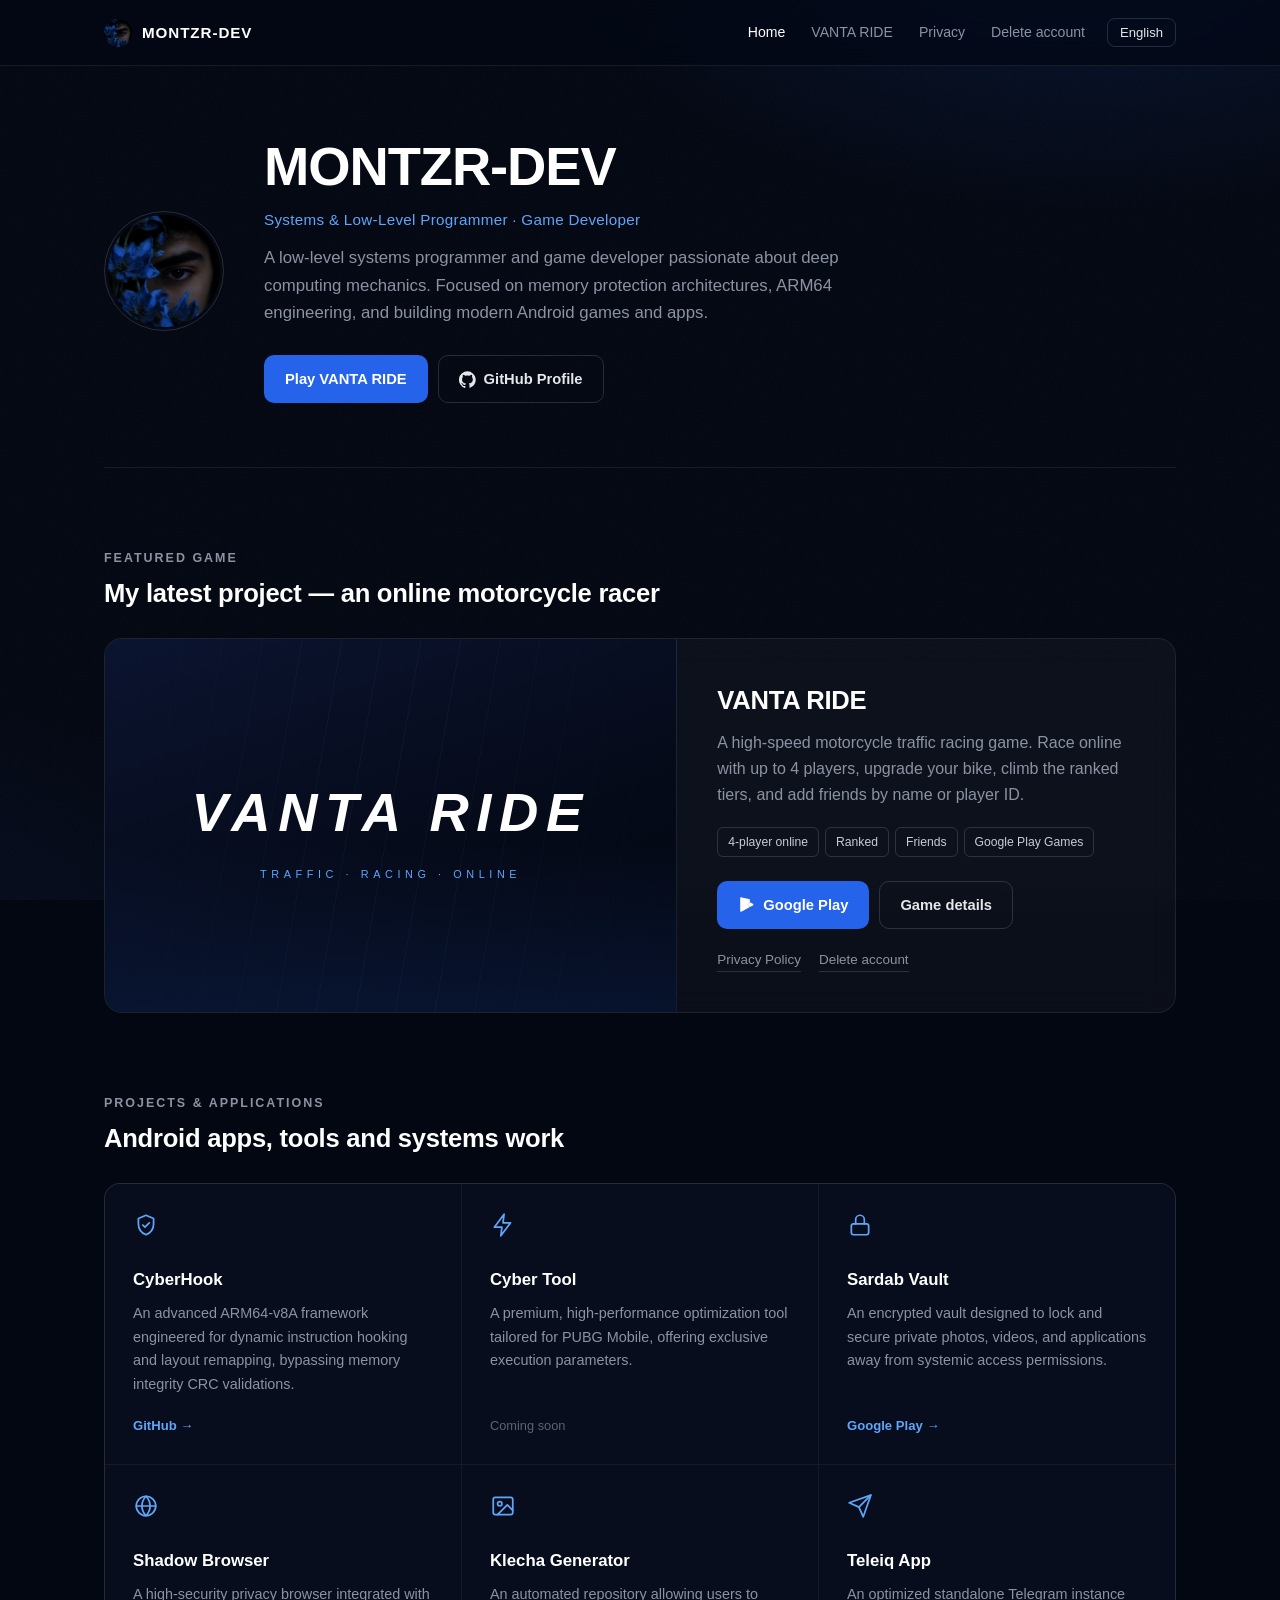
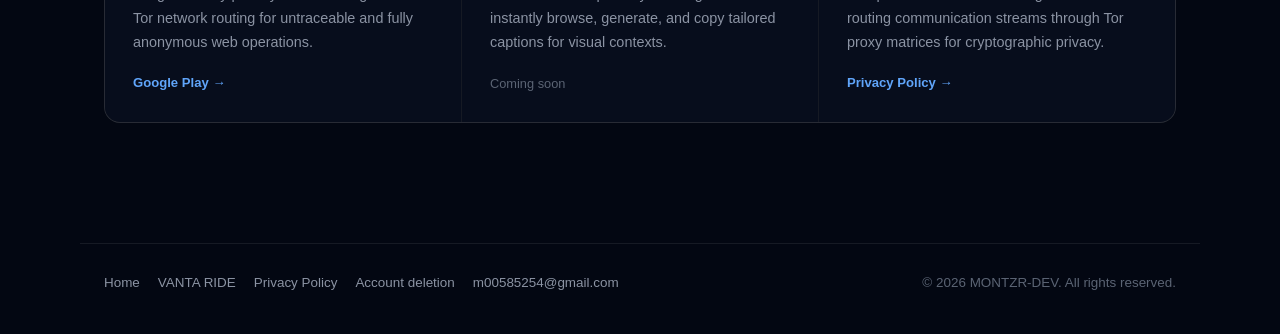
==== commit 7ca183a7: "Add files via upload" ====
--- a/index.html
+++ b/index.html
@@ -19,18 +19,14 @@
 
 <section class="hero glass reveal">
  <div class="avatar"><img src="313614.jpg" alt="MONTZR-DEV"></div>
- <div class="badge"><span class="dot"></span><span class="ar">متاح للمشاريع</span><span class="en">Available for projects</span></div>
+ <div class="hero-text">
  <h1><span class="grad">MONTZR-DEV</span></h1>
  <p style="color:var(--sky);font-weight:600;margin-bottom:12px">Systems &amp; Low-Level Programmer · Game Developer</p>
  <p class="lead"><span class="ar">مطور برمجيات وأنظمة منخفضة المستوى ومطوّر ألعاب، شغوف بالبحث العميق ودقائق الأمور التقنية. أركز على معمارية حماية الذاكرة وحلول ARM64، وأبني ألعاب وتطبيقات أندرويد حديثة.</span><span class="en">A low-level systems programmer and game developer passionate about deep computing mechanics. Focused on memory protection architectures, ARM64 engineering, and building modern Android games and apps.</span></p>
  <div class="btns">
-  <a class="btn btn-p" href="vanta-ride.html">🏍️ <span class="ar">العب VANTA RIDE</span><span class="en">Play VANTA RIDE</span></a>
+  <a class="btn btn-p" href="vanta-ride.html"><span class="ar">العب VANTA RIDE</span><span class="en">Play VANTA RIDE</span></a>
   <a class="btn btn-g" href="https://github.com/MONTZR-DEV" target="_blank" rel="noopener"><svg viewBox="0 0 24 24" fill="currentColor"><path d="M12 .5a12 12 0 0 0-3.8 23.4c.6.1.8-.3.8-.6v-2.1c-3.3.7-4-1.6-4-1.6-.6-1.4-1.4-1.8-1.4-1.8-1.1-.7.1-.7.1-.7 1.2.1 1.8 1.2 1.8 1.2 1.1 1.8 2.8 1.3 3.5 1 .1-.8.4-1.3.8-1.6-2.7-.3-5.5-1.3-5.5-5.9 0-1.3.5-2.4 1.2-3.2-.1-.3-.5-1.5.1-3.2 0 0 1-.3 3.3 1.2a11.5 11.5 0 0 1 6 0c2.3-1.5 3.3-1.2 3.3-1.2.7 1.7.3 2.9.1 3.2.8.8 1.2 1.9 1.2 3.2 0 4.6-2.8 5.6-5.5 5.9.4.4.8 1.1.8 2.2v3.3c0 .3.2.7.8.6A12 12 0 0 0 12 .5z"/></svg><span class="ar">الملف الشخصي على GitHub</span><span class="en">GitHub Profile</span></a>
  </div>
- <div class="stats">
-  <div class="stat"><b>7+</b><span><span class="ar">مشاريع</span><span class="en">Projects</span></span></div>
-  <div class="stat"><b>ARM64</b><span><span class="ar">أنظمة</span><span class="en">Systems</span></span></div>
-  <div class="stat"><b>Unity</b><span><span class="ar">ألعاب</span><span class="en">Games</span></span></div>
  </div>
 </section>
 
@@ -42,7 +38,7 @@
   <div class="feat-body">
    <h3>VANTA RIDE</h3>
    <p><span class="ar">لعبة سباق دراجات نارية بين الزحام بسرعة عالية. تسابق أونلاين ويا 4 لاعبين، وطوّر دراجتك، واصعد بالتصنيف، وضيف أصدقائك بالاسم أو الـ ID.</span><span class="en">A high-speed motorcycle traffic racing game. Race online with up to 4 players, upgrade your bike, climb the ranked tiers, and add friends by name or player ID.</span></p>
-   <div class="chips"><span class="chip">🏁 <span class="ar">أونلاين 4 لاعبين</span><span class="en">4-player online</span></span><span class="chip">🏆 <span class="ar">تصنيف</span><span class="en">Ranked</span></span><span class="chip">👥 <span class="ar">أصدقاء</span><span class="en">Friends</span></span><span class="chip">🎮 Google Play Games</span></div>
+   <div class="chips"><span class="chip"><span class="ar">أونلاين 4 لاعبين</span><span class="en">4-player online</span></span><span class="chip"><span class="ar">تصنيف</span><span class="en">Ranked</span></span><span class="chip"><span class="ar">أصدقاء</span><span class="en">Friends</span></span><span class="chip">Google Play Games</span></div>
    <div class="btns" style="justify-content:flex-start">
     <a class="btn btn-p" href="https://play.google.com/store/apps/details?id=com.montzrdev.vantaride" target="_blank" rel="noopener"><svg viewBox="0 0 24 24" fill="currentColor"><path d="M3.6 1.8c-.3.3-.5.8-.5 1.4v17.6c0 .6.2 1.1.5 1.4l.1.1L13.6 12v-.2L3.7 1.7l-.1.1zm13.3 13.5-3.3-3.3V12l3.3-3.3.1.1 3.9 2.2c1.1.6 1.1 1.7 0 2.3l-3.9 2.2-.1-.2zm-.1.1L13.4 12l-9.8 9.8c.4.4 1 .4 1.7.1l11.5-6.5m0-10.8L5.3 2.1c-.7-.4-1.3-.3-1.7.1l9.8 9.8 3.4-3.4z"/></svg>Google Play</a>
     <a class="btn btn-g" href="vanta-ride.html"><span class="ar">تفاصيل اللعبة</span><span class="en">Game details</span></a>
@@ -56,12 +52,12 @@
  <h2 class="st"><span class="ar">المشاريع والتطبيقات</span><span class="en">Projects &amp; Applications</span></h2>
  <p class="sub"><span class="ar">أدوات وتطبيقات أندرويد وأنظمة</span><span class="en">Android apps, tools and systems work</span></p>
  <div class="grid">
-<div class="card glass reveal"><div class="ic">🛡️</div><h3><span class="ar">CyberHook</span><span class="en">CyberHook</span></h3><p><span class="ar">إطار عمل متطور لـ ARM64-v8A لاختراق التدفق البرمجي وحقن الذاكرة، مصمم لتجاوز فحوصات الـ CRC الأمنية.</span><span class="en">An advanced ARM64-v8A framework engineered for dynamic instruction hooking and layout remapping, bypassing memory integrity CRC validations.</span></p><div class="cl"><a class="lb gh" href="https://github.com/MONTZR-DEV/CyberHook" target="_blank" rel="noopener">GitHub</a></div></div>
-<div class="card glass reveal"><div class="ic">⚡</div><h3><span class="ar">أداة سايبر</span><span class="en">Cyber Tool</span></h3><p><span class="ar">أداة احترافية مدفوعة مخصصة للعبة ببجي موبايل، تقدم مميزات حصرية وأداءً عالياً لتجربة لعب متكاملة.</span><span class="en">A premium, high-performance optimization tool tailored for PUBG Mobile, offering exclusive execution parameters.</span></p><div class="cl"><span class="soon"><span class="ar">قريباً</span><span class="en">Coming soon</span></span></div></div>
-<div class="card glass reveal"><div class="ic">🔐</div><h3><span class="ar">تطبيق سرداب</span><span class="en">Sardab Vault</span></h3><p><span class="ar">حافظ وخزنة مشفرة لحماية صورك، فيديوهاتك، وتطبيقاتك السرية بخصوصية عالية بعيداً عن المتطفلين.</span><span class="en">An encrypted vault designed to lock and secure private photos, videos, and applications away from systemic access permissions.</span></p><div class="cl"><a class="lb gp" href="https://play.google.com/store/apps/details?id=dev.montzr.sardab" target="_blank" rel="noopener">Google Play</a></div></div>
-<div class="card glass reveal"><div class="ic">🕶️</div><h3><span class="ar">Shadow Browser</span><span class="en">Shadow Browser</span></h3><p><span class="ar">متصفح الخصوصية المطلقة، مدمج بتقنيات Tor لتصفح ويب خفي وآمن تماماً بعيداً عن أعين التعقب.</span><span class="en">A high-security privacy browser integrated with Tor network routing for untraceable and fully anonymous web operations.</span></p><div class="cl"><a class="lb gp" href="https://play.google.com/store/apps/details?id=dev.montzr.shadowbrowser" target="_blank" rel="noopener">Google Play</a></div></div>
-<div class="card glass reveal"><div class="ic">🖼️</div><h3><span class="ar">برنامج كليشة</span><span class="en">Klecha Generator</span></h3><p><span class="ar">معرض رقمي متكامل يتيح لك تصفح وتوليد كليشات جاهزة للصور، مع إمكانية النسخ والاستخدام المباشر بلمسة واحدة.</span><span class="en">An automated repository allowing users to instantly browse, generate, and copy tailored captions for visual contexts.</span></p><div class="cl"><span class="soon"><span class="ar">قريباً</span><span class="en">Coming soon</span></span></div></div>
-<div class="card glass reveal"><div class="ic">✈️</div><h3><span class="ar">Teleiq App</span><span class="en">Teleiq App</span></h3><p><span class="ar">عميل تليجرام متطور للأندرويد، يعتمد على شبكة Tor لتأمين اتصالاتك ومنع كشف هويتك الرقمية.</span><span class="en">An optimized standalone Telegram instance routing communication streams through Tor proxy matrices for cryptographic privacy.</span></p><div class="cl"><a class="lb gh" href="teleiq_privacy_policy.html"><span class="ar">سياسة الخصوصية</span><span class="en">Privacy Policy</span></a></div></div>
+<div class="card glass reveal"><div class="ic"><svg viewBox="0 0 24 24" fill="none" stroke="currentColor" stroke-width="1.6" stroke-linecap="round" stroke-linejoin="round"><path d="M12 3l7 3v5c0 4.5-3 8.3-7 10-4-1.7-7-5.5-7-10V6l7-3z"/><path d="M9 12l2 2 4-4"/></svg></div><h3><span class="ar">CyberHook</span><span class="en">CyberHook</span></h3><p><span class="ar">إطار عمل متطور لـ ARM64-v8A لاختراق التدفق البرمجي وحقن الذاكرة، مصمم لتجاوز فحوصات الـ CRC الأمنية.</span><span class="en">An advanced ARM64-v8A framework engineered for dynamic instruction hooking and layout remapping, bypassing memory integrity CRC validations.</span></p><div class="cl"><a class="lb gh" href="https://github.com/MONTZR-DEV/CyberHook" target="_blank" rel="noopener">GitHub</a></div></div>
+<div class="card glass reveal"><div class="ic"><svg viewBox="0 0 24 24" fill="none" stroke="currentColor" stroke-width="1.6" stroke-linecap="round" stroke-linejoin="round"><path d="M13 2L4 14h7l-1 8 9-12h-7l1-8z"/></svg></div><h3><span class="ar">أداة سايبر</span><span class="en">Cyber Tool</span></h3><p><span class="ar">أداة احترافية مدفوعة مخصصة للعبة ببجي موبايل، تقدم مميزات حصرية وأداءً عالياً لتجربة لعب متكاملة.</span><span class="en">A premium, high-performance optimization tool tailored for PUBG Mobile, offering exclusive execution parameters.</span></p><div class="cl"><span class="soon"><span class="ar">قريباً</span><span class="en">Coming soon</span></span></div></div>
+<div class="card glass reveal"><div class="ic"><svg viewBox="0 0 24 24" fill="none" stroke="currentColor" stroke-width="1.6" stroke-linecap="round" stroke-linejoin="round"><rect x="4" y="11" width="16" height="10" rx="2"/><path d="M8 11V7a4 4 0 018 0v4"/></svg></div><h3><span class="ar">تطبيق سرداب</span><span class="en">Sardab Vault</span></h3><p><span class="ar">حافظ وخزنة مشفرة لحماية صورك، فيديوهاتك، وتطبيقاتك السرية بخصوصية عالية بعيداً عن المتطفلين.</span><span class="en">An encrypted vault designed to lock and secure private photos, videos, and applications away from systemic access permissions.</span></p><div class="cl"><a class="lb gp" href="https://play.google.com/store/apps/details?id=dev.montzr.sardab" target="_blank" rel="noopener">Google Play</a></div></div>
+<div class="card glass reveal"><div class="ic"><svg viewBox="0 0 24 24" fill="none" stroke="currentColor" stroke-width="1.6" stroke-linecap="round" stroke-linejoin="round"><circle cx="12" cy="12" r="9"/><path d="M3 12h18M12 3c2.5 2.7 3.8 5.7 3.8 9s-1.3 6.3-3.8 9c-2.5-2.7-3.8-5.7-3.8-9S9.5 5.7 12 3z"/></svg></div><h3><span class="ar">Shadow Browser</span><span class="en">Shadow Browser</span></h3><p><span class="ar">متصفح الخصوصية المطلقة، مدمج بتقنيات Tor لتصفح ويب خفي وآمن تماماً بعيداً عن أعين التعقب.</span><span class="en">A high-security privacy browser integrated with Tor network routing for untraceable and fully anonymous web operations.</span></p><div class="cl"><a class="lb gp" href="https://play.google.com/store/apps/details?id=dev.montzr.shadowbrowser" target="_blank" rel="noopener">Google Play</a></div></div>
+<div class="card glass reveal"><div class="ic"><svg viewBox="0 0 24 24" fill="none" stroke="currentColor" stroke-width="1.6" stroke-linecap="round" stroke-linejoin="round"><rect x="3" y="4" width="18" height="16" rx="2"/><circle cx="9" cy="10" r="2"/><path d="M21 16l-5-5-9 9"/></svg></div><h3><span class="ar">برنامج كليشة</span><span class="en">Klecha Generator</span></h3><p><span class="ar">معرض رقمي متكامل يتيح لك تصفح وتوليد كليشات جاهزة للصور، مع إمكانية النسخ والاستخدام المباشر بلمسة واحدة.</span><span class="en">An automated repository allowing users to instantly browse, generate, and copy tailored captions for visual contexts.</span></p><div class="cl"><span class="soon"><span class="ar">قريباً</span><span class="en">Coming soon</span></span></div></div>
+<div class="card glass reveal"><div class="ic"><svg viewBox="0 0 24 24" fill="none" stroke="currentColor" stroke-width="1.6" stroke-linecap="round" stroke-linejoin="round"><path d="M22 2L11 13"/><path d="M22 2l-7 20-4-9-9-4 20-7z"/></svg></div><h3><span class="ar">Teleiq App</span><span class="en">Teleiq App</span></h3><p><span class="ar">عميل تليجرام متطور للأندرويد، يعتمد على شبكة Tor لتأمين اتصالاتك ومنع كشف هويتك الرقمية.</span><span class="en">An optimized standalone Telegram instance routing communication streams through Tor proxy matrices for cryptographic privacy.</span></p><div class="cl"><a class="lb gh" href="teleiq_privacy_policy.html"><span class="ar">سياسة الخصوصية</span><span class="en">Privacy Policy</span></a></div></div>
  </div>
 </section>
 
--- a/style.css
+++ b/style.css
@@ -1,100 +1,92 @@
 *{box-sizing:border-box;margin:0;padding:0}
-:root{--bg:#030712;--blue:#2563eb;--blue2:#3b82f6;--sky:#60a5fa;--cyan:#22d3ee;--text:#f3f4f6;--muted:#9ca3af;--glass:rgba(255,255,255,.04);--glass2:rgba(255,255,255,.07);--line:rgba(255,255,255,.09)}
+:root{--bg:#030712;--bg2:#070d1c;--blue:#2563eb;--sky:#60a5fa;--text:#e5e7eb;--hi:#ffffff;--muted:#8b93a3;--line:rgba(255,255,255,.08);--line2:rgba(255,255,255,.14);--glass:rgba(255,255,255,.035)}
 html{scroll-behavior:smooth}
-body{font-family:'Segoe UI',Tahoma,Geneva,Verdana,sans-serif;background:var(--bg);color:var(--text);min-height:100vh;overflow-x:hidden;line-height:1.7}
-/* animated background */
-.bg{position:fixed;inset:0;z-index:-2;overflow:hidden;pointer-events:none}
-.bg::before{content:"";position:absolute;inset:0;background-image:linear-gradient(rgba(255,255,255,.025) 1px,transparent 1px),linear-gradient(90deg,rgba(255,255,255,.025) 1px,transparent 1px);background-size:48px 48px;mask-image:radial-gradient(ellipse at 50% 30%,#000 30%,transparent 75%)}
-.orb{position:absolute;border-radius:50%;filter:blur(80px);opacity:.55;animation:float 18s ease-in-out infinite}
-.orb.o1{width:420px;height:420px;background:radial-gradient(circle,rgba(37,99,235,.55),transparent 70%);top:-80px;right:-60px}
-.orb.o2{width:360px;height:360px;background:radial-gradient(circle,rgba(34,211,238,.35),transparent 70%);bottom:5%;left:-80px;animation-delay:-6s}
-.orb.o3{width:300px;height:300px;background:radial-gradient(circle,rgba(99,102,241,.35),transparent 70%);top:45%;right:30%;animation-delay:-12s}
-@keyframes float{0%,100%{transform:translate(0,0) scale(1)}33%{transform:translate(40px,-30px) scale(1.08)}66%{transform:translate(-30px,25px) scale(.95)}}
-/* language visibility */
+body{font-family:"Segoe UI",-apple-system,BlinkMacSystemFont,"Helvetica Neue",Tahoma,Arial,sans-serif;background:var(--bg);color:var(--text);min-height:100vh;overflow-x:hidden;line-height:1.65;-webkit-font-smoothing:antialiased;font-size:16px}
+::selection{background:rgba(37,99,235,.35)}
+.bg{position:fixed;inset:0;z-index:-2;pointer-events:none;background:radial-gradient(900px 500px at 85% -10%,rgba(37,99,235,.16),transparent 60%),radial-gradient(700px 500px at -10% 110%,rgba(37,99,235,.08),transparent 60%)}
+.bg::after{content:"";position:absolute;inset:0;opacity:.035;background-image:url("data:image/svg+xml,%3Csvg xmlns='http://www.w3.org/2000/svg' width='140' height='140'%3E%3Cfilter id='n'%3E%3CfeTurbulence type='fractalNoise' baseFrequency='.9' numOctaves='2'/%3E%3C/filter%3E%3Crect width='100%25' height='100%25' filter='url(%23n)'/%3E%3C/svg%3E")}
+.orb{display:none}
 html[lang=ar] .en{display:none!important}html[lang=en] .ar{display:none!important}
 /* nav */
-.nav{position:sticky;top:14px;z-index:50;max-width:1100px;margin:14px auto 0;padding:0 16px}
-.nav-inner{display:flex;align-items:center;justify-content:space-between;gap:12px;padding:12px 18px;background:rgba(3,7,18,.55);backdrop-filter:blur(18px) saturate(160%);-webkit-backdrop-filter:blur(18px) saturate(160%);border:1px solid var(--line);border-radius:18px;box-shadow:0 10px 40px rgba(0,0,0,.35)}
-.brand{display:flex;align-items:center;gap:10px;color:#fff;text-decoration:none;font-weight:800;letter-spacing:.5px}
-.brand img{width:34px;height:34px;border-radius:50%;object-fit:cover;border:1.5px solid rgba(96,165,250,.7)}
-.links{display:flex;gap:6px;flex-wrap:wrap;align-items:center}
-.links a{color:var(--muted);text-decoration:none;font-size:.9rem;padding:8px 12px;border-radius:10px;transition:.2s}
-.links a:hover,.links a.active{color:#fff;background:var(--glass2)}
-.lang{background:var(--glass2);border:1px solid var(--line);color:#fff;padding:8px 14px;border-radius:10px;cursor:pointer;font-weight:600;font-size:.85rem;transition:.2s;font-family:inherit}
-.lang:hover{border-color:rgba(59,130,246,.6);box-shadow:0 0 18px rgba(37,99,235,.35)}
+.nav{position:sticky;top:0;z-index:50;background:rgba(3,7,18,.72);backdrop-filter:blur(14px) saturate(140%);-webkit-backdrop-filter:blur(14px) saturate(140%);border-bottom:1px solid var(--line)}
+.nav-inner{max-width:1120px;margin:0 auto;padding:14px 24px;display:flex;align-items:center;justify-content:space-between;gap:16px}
+.brand{display:flex;align-items:center;gap:10px;color:var(--hi);text-decoration:none;font-weight:700;font-size:.95rem;letter-spacing:.06em}
+.brand img{width:28px;height:28px;border-radius:50%;object-fit:cover}
+.links{display:flex;gap:2px;align-items:center;flex-wrap:wrap}
+.links a{color:var(--muted);text-decoration:none;font-size:.88rem;padding:7px 12px;border-radius:8px;transition:color .15s}
+.links a:hover{color:var(--hi)}.links a.active{color:var(--hi)}
+.lang{margin-inline-start:8px;background:transparent;border:1px solid var(--line2);color:var(--text);padding:6px 12px;border-radius:8px;cursor:pointer;font-size:.82rem;font-family:inherit;transition:border-color .15s}
+.lang:hover{border-color:var(--sky)}
 /* layout */
-.wrap{max-width:1100px;margin:0 auto;padding:40px 16px 20px}
-.glass{background:var(--glass);backdrop-filter:blur(22px) saturate(150%);-webkit-backdrop-filter:blur(22px) saturate(150%);border:1px solid var(--line);border-radius:24px;box-shadow:0 20px 60px rgba(0,0,0,.35),inset 0 1px 0 rgba(255,255,255,.06)}
-.hero{padding:56px 32px;text-align:center;position:relative;overflow:hidden}
-.hero::after{content:"";position:absolute;inset:-1px;border-radius:24px;padding:1px;background:linear-gradient(135deg,rgba(96,165,250,.6),transparent 40%,transparent 60%,rgba(34,211,238,.45));-webkit-mask:linear-gradient(#000 0 0) content-box,linear-gradient(#000 0 0);-webkit-mask-composite:xor;mask-composite:exclude;pointer-events:none}
-.avatar{width:136px;height:136px;margin:0 auto 22px;border-radius:50%;padding:4px;background:conic-gradient(from 180deg,var(--blue),var(--cyan),#6366f1,var(--blue));animation:spin 8s linear infinite}
-.avatar img{width:100%;height:100%;border-radius:50%;object-fit:cover;border:4px solid var(--bg);animation:spin 8s linear infinite reverse}
-@keyframes spin{to{transform:rotate(360deg)}}
-.badge{display:inline-flex;align-items:center;gap:8px;padding:6px 14px;border-radius:999px;background:rgba(37,99,235,.12);border:1px solid rgba(59,130,246,.35);color:var(--sky);font-size:.82rem;font-weight:600;margin-bottom:16px}
-.dot{width:8px;height:8px;border-radius:50%;background:#22c55e;box-shadow:0 0 10px #22c55e}
-h1{font-size:clamp(2rem,5vw,3.1rem);line-height:1.15;font-weight:800;margin-bottom:10px}
-.grad{background:linear-gradient(90deg,#fff,var(--sky),var(--cyan));-webkit-background-clip:text;background-clip:text;color:transparent}
-.lead{color:var(--muted);max-width:640px;margin:0 auto 26px;font-size:1.05rem}
-.btns{display:flex;gap:12px;justify-content:center;flex-wrap:wrap}
-.btn{display:inline-flex;align-items:center;gap:8px;padding:12px 24px;border-radius:14px;font-weight:700;font-size:.95rem;text-decoration:none;transition:.25s;border:1px solid transparent}
-.btn svg{width:18px;height:18px}
-.btn-p{background:linear-gradient(135deg,var(--blue),var(--blue2));color:#fff;box-shadow:0 8px 24px rgba(37,99,235,.4)}
-.btn-p:hover{transform:translateY(-2px);box-shadow:0 12px 32px rgba(37,99,235,.55)}
-.btn-g{background:var(--glass2);color:#fff;border-color:var(--line)}
-.btn-g:hover{border-color:rgba(96,165,250,.55);transform:translateY(-2px)}
-.stats{display:grid;grid-template-columns:repeat(3,1fr);gap:12px;margin-top:30px;max-width:560px;margin-inline:auto}
-.stat{padding:14px;border-radius:16px;background:rgba(255,255,255,.03);border:1px solid var(--line)}
-.stat b{display:block;font-size:1.4rem;color:#fff}.stat span{font-size:.8rem;color:var(--muted)}
-.section{margin-top:56px}
-.st{font-size:1.5rem;font-weight:800;margin-bottom:6px;display:flex;align-items:center;gap:10px}
-.st::before{content:"";width:4px;height:24px;border-radius:4px;background:linear-gradient(var(--blue),var(--cyan))}
-.sub{color:var(--muted);margin-bottom:22px;font-size:.95rem}
-/* featured game */
-.feat{display:grid;grid-template-columns:1.1fr 1fr;overflow:hidden}
-.feat-art{position:relative;min-height:320px;background:radial-gradient(circle at 30% 30%,rgba(37,99,235,.5),transparent 55%),radial-gradient(circle at 80% 80%,rgba(34,211,238,.35),transparent 50%),linear-gradient(135deg,#0b1229,#030712);display:flex;align-items:center;justify-content:center;overflow:hidden}
-.road{position:absolute;bottom:-40px;left:50%;width:220%;height:200px;transform:translateX(-50%) perspective(300px) rotateX(60deg);background:repeating-linear-gradient(90deg,transparent 0 46%,rgba(96,165,250,.7) 46% 54%,transparent 54% 100%),linear-gradient(#0f172a,#020617);background-size:120px 100%,100% 100%;animation:road 1.2s linear infinite;opacity:.9}
-@keyframes road{to{background-position:-120px 0,0 0}}
+.wrap{max-width:1120px;margin:0 auto;padding:72px 24px 24px}
+.glass{background:var(--glass);backdrop-filter:blur(16px);-webkit-backdrop-filter:blur(16px);border:1px solid var(--line);border-radius:16px}
+/* hero */
+.hero{display:grid;grid-template-columns:auto 1fr;gap:40px;align-items:center;padding:0 0 64px;background:none;border:0;backdrop-filter:none;-webkit-backdrop-filter:none;border-bottom:1px solid var(--line);border-radius:0;text-align:start}
+.avatar{width:120px;height:120px;border-radius:50%;padding:3px;border:1px solid var(--line2)}
+.avatar img{width:100%;height:100%;border-radius:50%;object-fit:cover;display:block}
+h1{font-size:clamp(2.2rem,5vw,3.4rem);line-height:1.08;font-weight:700;letter-spacing:-.02em;color:var(--hi);margin-bottom:10px}
+.grad{color:var(--hi)}
+.hero p[style]{color:var(--sky)!important;font-weight:500!important;font-size:.95rem;letter-spacing:.02em}
+.lead{color:var(--muted);max-width:620px;margin:0 0 28px;font-size:1.05rem}
+.btns{display:flex;gap:10px;flex-wrap:wrap}
+.hero .btns{justify-content:flex-start}
+.btn{display:inline-flex;align-items:center;gap:8px;padding:11px 20px;border-radius:10px;font-weight:600;font-size:.92rem;text-decoration:none;transition:background .15s,border-color .15s;border:1px solid transparent}
+.btn svg{width:17px;height:17px}
+.btn-p{background:var(--blue);color:#fff}.btn-p:hover{background:#1d4ed8}
+.btn-g{background:transparent;color:var(--text);border-color:var(--line2)}.btn-g:hover{border-color:rgba(255,255,255,.3)}
+.badge{display:inline-block;font-size:.75rem;letter-spacing:.14em;text-transform:uppercase;color:var(--sky);margin-bottom:14px;font-weight:600}
+/* sections */
+.section{margin-top:80px}
+.st{font-size:.78rem;letter-spacing:.16em;text-transform:uppercase;color:var(--muted);font-weight:600;margin-bottom:8px}
+.sub{color:var(--hi);font-size:1.6rem;font-weight:600;letter-spacing:-.01em;margin-bottom:28px;max-width:640px;line-height:1.3}
+/* featured */
+.feat{display:grid;grid-template-columns:1.15fr 1fr;overflow:hidden;border-radius:18px}
+.feat-art{position:relative;min-height:340px;background:linear-gradient(160deg,#0b1430 0%,#050a18 60%,#030712 100%);display:flex;align-items:center;justify-content:center;overflow:hidden;border-inline-end:1px solid var(--line)}
+.feat-art::before{content:"";position:absolute;inset:0;background:repeating-linear-gradient(100deg,transparent 0 38px,rgba(96,165,250,.05) 38px 39px);mask-image:linear-gradient(90deg,transparent,#000 40%,#000 60%,transparent)}
+.feat-art::after{content:"";position:absolute;left:0;right:0;bottom:0;height:45%;background:linear-gradient(transparent,rgba(37,99,235,.12))}
+.road{display:none}
 .logo{position:relative;z-index:2;text-align:center}
-.logo .mark{font-size:clamp(2.4rem,5vw,3.6rem);font-weight:900;letter-spacing:6px;font-style:italic;background:linear-gradient(90deg,#fff,var(--sky),var(--cyan));-webkit-background-clip:text;background-clip:text;color:transparent;filter:drop-shadow(0 0 22px rgba(59,130,246,.6))}
-.logo .tag{letter-spacing:8px;font-size:.75rem;color:var(--sky);margin-top:4px}
-.feat-body{padding:34px}
-.chips{display:flex;flex-wrap:wrap;gap:8px;margin:14px 0 20px}
-.chip{font-size:.78rem;padding:5px 12px;border-radius:999px;background:rgba(255,255,255,.05);border:1px solid var(--line);color:#d1d5db}
-.feat-body h3{font-size:1.8rem;margin-bottom:6px}
+.logo .mark{font-size:clamp(2.2rem,4.6vw,3.4rem);font-weight:800;letter-spacing:.14em;font-style:italic;color:var(--hi)}
+.logo .tag{letter-spacing:.42em;font-size:.68rem;color:var(--sky);margin-top:8px}
+.feat-body{padding:40px}
+.feat-body h3{font-size:1.6rem;color:var(--hi);margin-bottom:8px;letter-spacing:-.01em}
 .feat-body p{color:var(--muted)}
-.mini{display:flex;gap:16px;flex-wrap:wrap;margin-top:16px;font-size:.85rem}
-.mini a{color:var(--sky);text-decoration:none}.mini a:hover{text-decoration:underline}
-/* projects grid */
-.grid{display:grid;grid-template-columns:repeat(auto-fit,minmax(290px,1fr));gap:18px}
-.card{padding:24px;display:flex;flex-direction:column;transition:.3s;position:relative;overflow:hidden}
-.card::before{content:"";position:absolute;inset:0;background:radial-gradient(400px circle at var(--x,50%) var(--y,0%),rgba(59,130,246,.14),transparent 40%);opacity:0;transition:.3s;pointer-events:none}
-.card:hover{transform:translateY(-6px);border-color:rgba(59,130,246,.45)}.card:hover::before{opacity:1}
-.ic{width:46px;height:46px;border-radius:14px;display:flex;align-items:center;justify-content:center;font-size:1.35rem;background:linear-gradient(135deg,rgba(37,99,235,.25),rgba(34,211,238,.15));border:1px solid rgba(96,165,250,.3);margin-bottom:14px}
-.card h3{font-size:1.15rem;margin-bottom:8px}
-.card p{color:var(--muted);font-size:.9rem;flex-grow:1;margin-bottom:16px}
-.cl{display:flex;gap:8px;flex-wrap:wrap}
-.lb{font-size:.8rem;font-weight:700;padding:7px 14px;border-radius:10px;text-decoration:none;transition:.2s}
-.lb.gh{background:rgba(255,255,255,.08);color:#fff;border:1px solid var(--line)}
-.lb.gp{background:var(--blue);color:#fff}
-.lb:hover{filter:brightness(1.15)}
-.soon{font-size:.78rem;color:var(--muted);padding:7px 0}
-/* doc pages */
-.doc{padding:40px 36px}
-.doc h1{font-size:clamp(1.8rem,4vw,2.4rem)}
-.doc h2{font-size:1.2rem;margin:28px 0 10px;color:#fff;display:flex;align-items:center;gap:10px}
-.doc h2::before{content:"";width:4px;height:18px;border-radius:4px;background:linear-gradient(var(--blue),var(--cyan))}
-.doc p,.doc li{color:#cbd5e1}
-.doc ul,.doc ol{padding-inline-start:22px;margin:6px 0}
-.doc li{margin:5px 0}
+.chips{display:flex;flex-wrap:wrap;gap:6px;margin:18px 0 24px}
+.chip{font-size:.76rem;padding:4px 10px;border-radius:6px;border:1px solid var(--line2);color:#c7ccd6}
+.mini{display:flex;gap:18px;flex-wrap:wrap;margin-top:20px;font-size:.84rem}
+.mini a{color:var(--muted);text-decoration:none;border-bottom:1px solid var(--line2)}.mini a:hover{color:var(--hi)}
+/* grid */
+.grid{display:grid;grid-template-columns:repeat(3,1fr);gap:1px;background:var(--line);border:1px solid var(--line);border-radius:16px;overflow:hidden}
+.grid .card{border:0;border-radius:0;background:var(--bg2);backdrop-filter:none;-webkit-backdrop-filter:none}
+.card{padding:28px;display:flex;flex-direction:column;transition:background .2s}
+.grid .card:hover{background:#0a1124}
+.ic{width:36px;height:36px;color:var(--sky);margin-bottom:18px}
+.ic svg{width:26px;height:26px}
+.card h3{font-size:1.05rem;color:var(--hi);margin-bottom:8px;font-weight:600}
+.card p{color:var(--muted);font-size:.9rem;flex-grow:1;margin-bottom:18px}
+.cl{display:flex;gap:14px;flex-wrap:wrap}
+.lb{font-size:.82rem;font-weight:600;text-decoration:none;color:var(--sky);transition:color .15s}
+.lb:hover{color:var(--hi)}
+.lb::after{content:" \2192"}html[dir=rtl] .lb::after{content:" \2190"}
+.soon{font-size:.8rem;color:#5b6474}
+.feats{display:grid;grid-template-columns:repeat(3,1fr);gap:1px;background:var(--line);border:1px solid var(--line);border-radius:16px;overflow:hidden}
+.feats .card{background:var(--bg2);border:0;border-radius:0;backdrop-filter:none}
+.feats .card p{margin-bottom:0}
+/* docs */
+.doc{padding:48px 52px;max-width:860px;margin:0 auto}
+.doc h1{font-size:clamp(1.9rem,4vw,2.5rem)}
+.doc h2{font-size:1.05rem;margin:34px 0 10px;color:var(--hi);font-weight:600}
+.doc p,.doc li{color:#c3c8d2}
+.doc ul,.doc ol{padding-inline-start:22px;margin:6px 0}.doc li{margin:6px 0}
 .doc a{color:var(--sky)}
-.meta{color:var(--muted);font-size:.9rem;margin-bottom:10px}
-.box{margin:16px 0;padding:20px 22px;border-radius:18px;background:rgba(255,255,255,.03);border:1px solid var(--line)}
-.box h3{margin-bottom:8px}
+.meta{color:var(--muted);font-size:.86rem;margin-bottom:22px;padding-bottom:22px;border-bottom:1px solid var(--line)}
+.box{margin:18px 0;padding:24px;border-radius:12px;border:1px solid var(--line);background:rgba(255,255,255,.02)}
+.box h3{margin-bottom:10px;color:var(--hi);font-size:1rem}
 .two{display:grid;grid-template-columns:1fr 1fr;gap:16px}
-.feats{display:grid;grid-template-columns:repeat(auto-fit,minmax(220px,1fr));gap:16px}
-.feats .card p{margin-bottom:0}
-footer{max-width:1100px;margin:60px auto 0;padding:26px 16px 36px;text-align:center;color:#6b7280;font-size:.85rem;border-top:1px solid rgba(255,255,255,.06)}
-footer a{color:var(--muted);text-decoration:none;margin:0 8px}footer a:hover{color:#fff}
-.reveal{opacity:0;transform:translateY(24px);transition:opacity .7s ease,transform .7s ease}.reveal.in{opacity:1;transform:none}
-@media(max-width:820px){.feat,.two{grid-template-columns:1fr}.feat-art{min-height:220px}.links a.hide-m{display:none}.doc{padding:28px 20px}.hero{padding:42px 20px}}
-@media(prefers-reduced-motion:reduce){*{animation:none!important;transition:none!important}.reveal{opacity:1;transform:none}}
+footer{max-width:1120px;margin:96px auto 0;padding:28px 24px 40px;color:#5b6474;font-size:.84rem;border-top:1px solid var(--line);display:flex;justify-content:space-between;gap:16px;flex-wrap:wrap}
+footer div{margin:0!important}
+footer a{color:var(--muted);text-decoration:none;margin-inline-end:18px}footer a:hover{color:var(--hi)}
+.reveal{opacity:0;transform:translateY(12px);transition:opacity .6s ease,transform .6s ease}.reveal.in{opacity:1;transform:none}
+@media(max-width:900px){.grid,.feats{grid-template-columns:1fr 1fr}}
+@media(max-width:720px){.hero{grid-template-columns:1fr;gap:24px}.feat,.two,.grid,.feats{grid-template-columns:1fr}.feat-art{min-height:220px;border-inline-end:0;border-bottom:1px solid var(--line)}.links a.hide-m{display:none}.doc{padding:30px 22px}.feat-body{padding:28px}.wrap{padding-top:48px}}
+@media(prefers-reduced-motion:reduce){.reveal{opacity:1;transform:none;transition:none}}
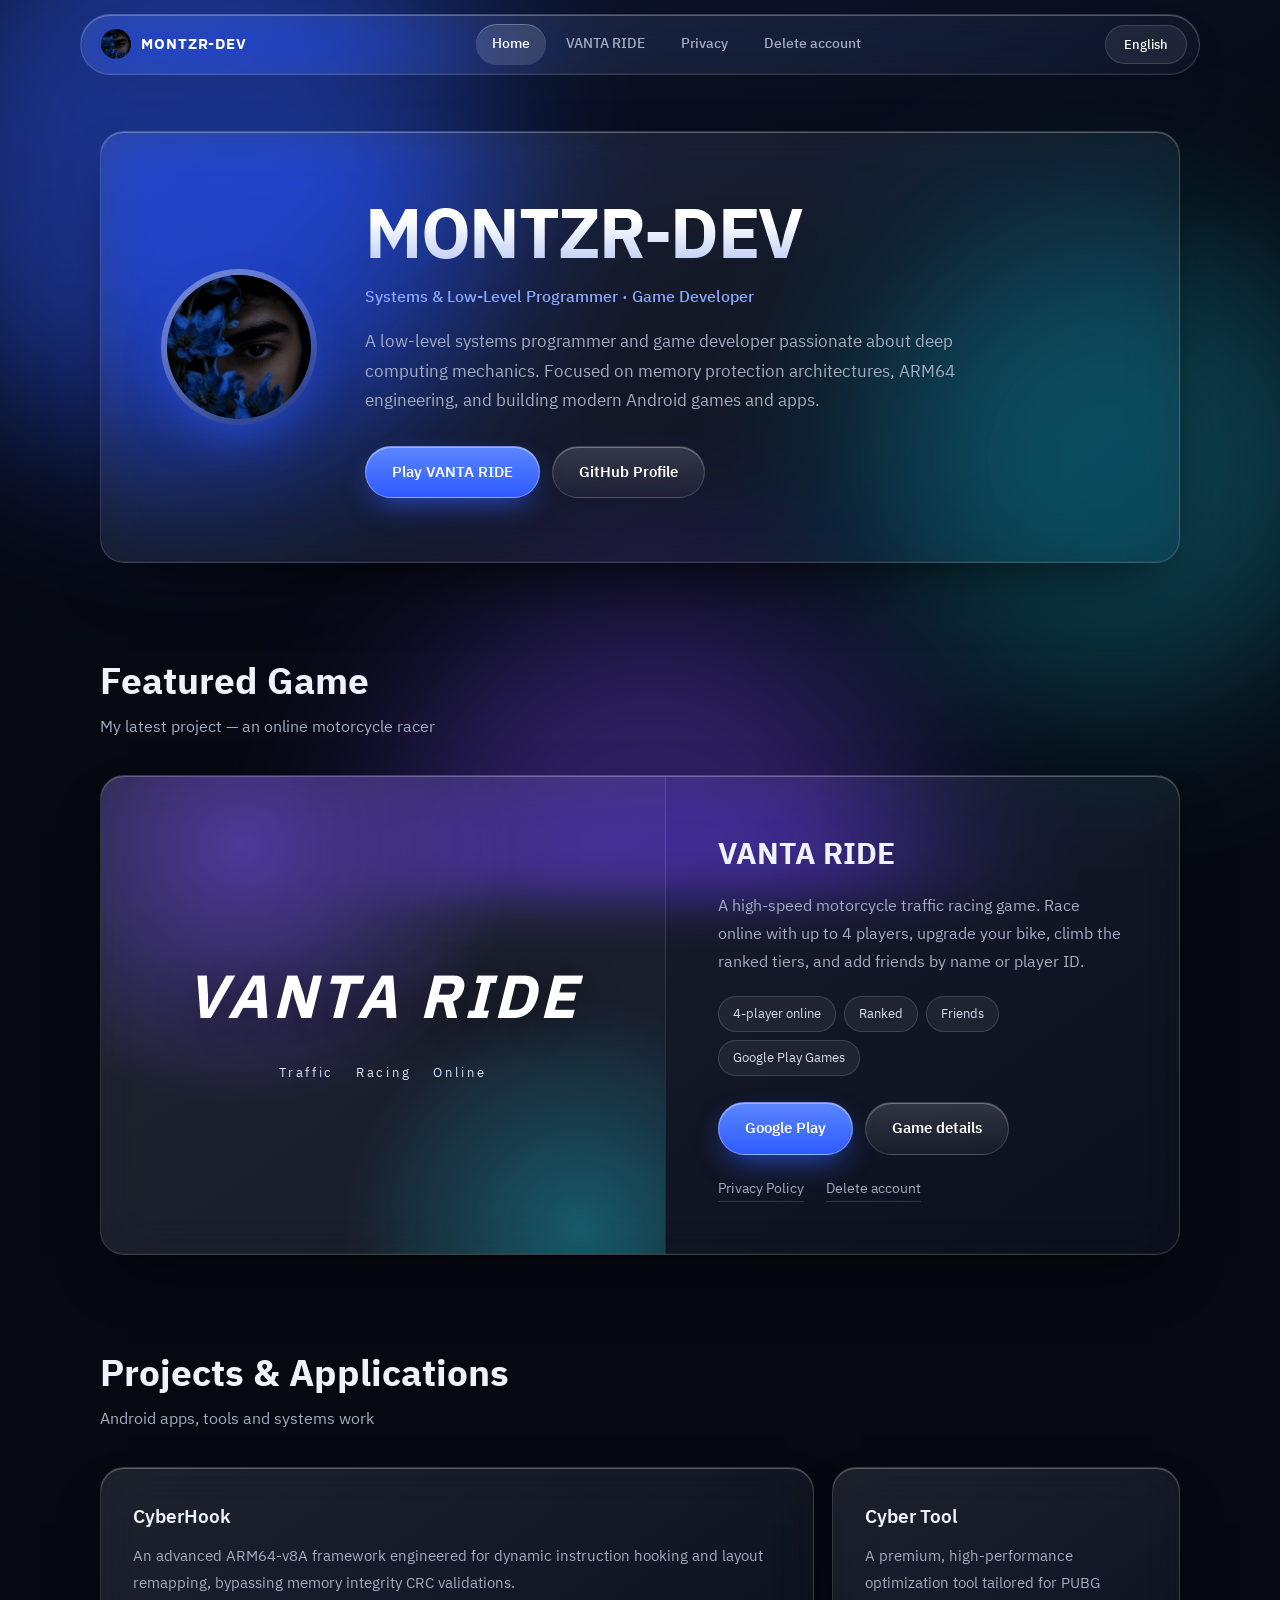
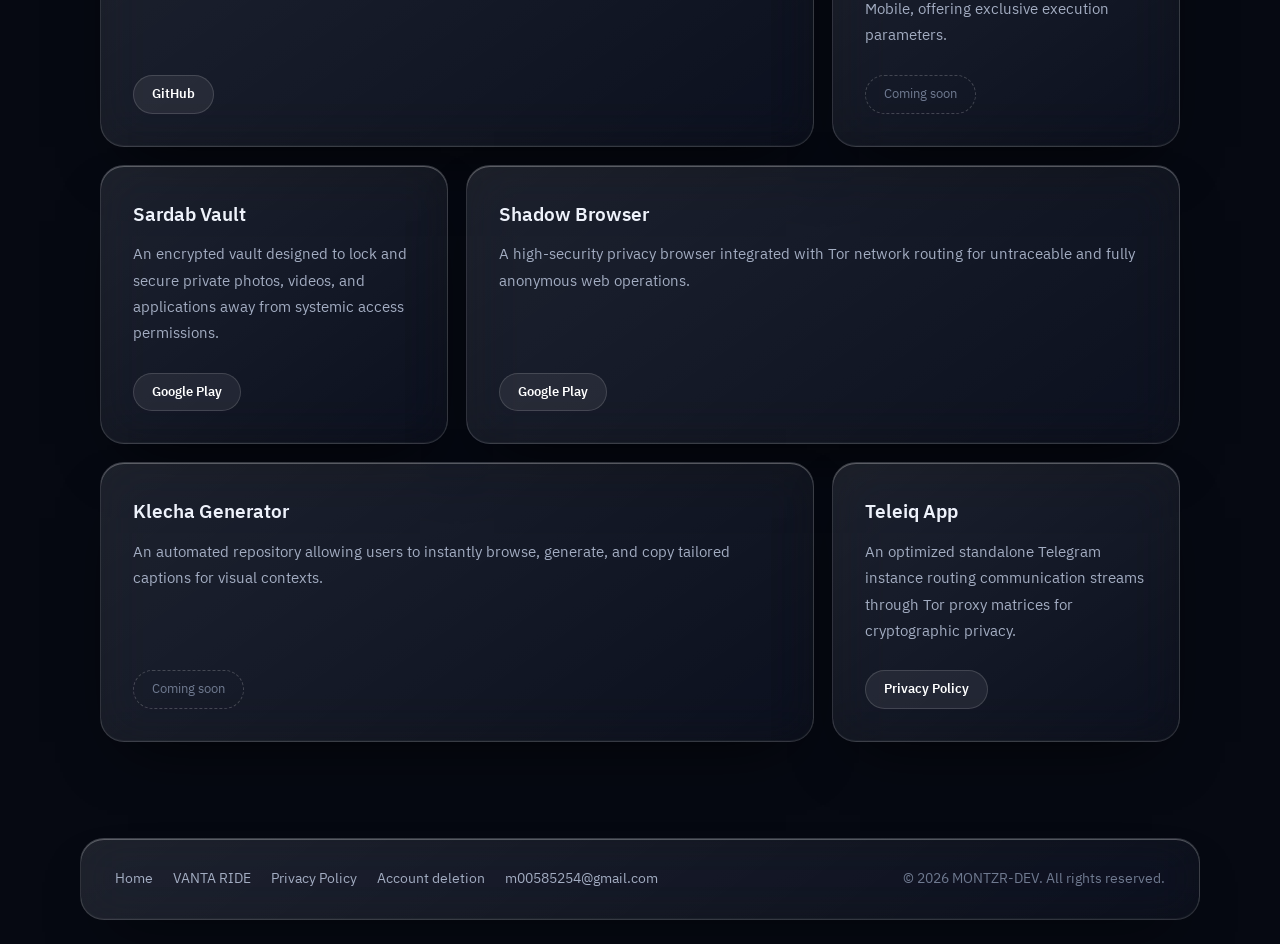
==== commit e6595c0d: "Add files via upload" ====
--- a/index.html
+++ b/index.html
@@ -5,27 +5,23 @@
 <title>MONTZR-DEV | Portfolio</title>
 <meta name="description" content="MONTZR-DEV portfolio: systems programming, Android apps and the VANTA RIDE game.">
 <meta property="og:title" content="MONTZR-DEV | Portfolio"><meta property="og:description" content="MONTZR-DEV portfolio: systems programming, Android apps and the VANTA RIDE game."><meta property="og:image" content="313614.jpg">
-<meta name="theme-color" content="#030712"><link rel="icon" href="313614.jpg">
-<link rel="stylesheet" href="style.css">
+<meta name="theme-color" content="#060912"><link rel="icon" href="313614.jpg">
+<link rel="preconnect" href="https://fonts.googleapis.com"><link rel="preconnect" href="https://fonts.gstatic.com" crossorigin><link href="https://fonts.googleapis.com/css2?family=IBM+Plex+Sans+Arabic:wght@400;500;600;700&display=swap" rel="stylesheet"><link rel="stylesheet" href="style.css">
 <script src="main.js"></script>
 </head>
 <body>
-<div class="bg"><div class="orb o1"></div><div class="orb o2"></div><div class="orb o3"></div></div>
-<header class="nav"><div class="nav-inner">
-<a class="brand" href="index.html"><img src="313614.jpg" alt="MONTZR-DEV">MONTZR-DEV</a>
-<nav class="links"><a href="index.html" class="active hide-m"><span class="ar">الرئيسية</span><span class="en">Home</span></a><a href="vanta-ride.html" class=""><span class="ar">VANTA RIDE</span><span class="en">VANTA RIDE</span></a><a href="vanta-ride-privacy.html" class=""><span class="ar">الخصوصية</span><span class="en">Privacy</span></a><a href="vanta-ride-delete-account.html" class="hide-m"><span class="ar">حذف الحساب</span><span class="en">Delete account</span></a>
-<button class="lang" onclick="toggleLanguage()">English</button></nav></div></header>
+<div class="bg" aria-hidden="true"><i></i><i></i><i></i></div><header class="nav"><div class="nav-inner glass"><a class="brand" href="index.html"><img src="313614.jpg" alt="" onerror="this.remove()">MONTZR-DEV</a><nav class="links"><a href="index.html" class="active" aria-current="page"><span class="ar">الرئيسية</span><span class="en">Home</span></a><a href="vanta-ride.html"><span class="ar">VANTA RIDE</span><span class="en">VANTA RIDE</span></a><a href="vanta-ride-privacy.html"><span class="ar">الخصوصية</span><span class="en">Privacy</span></a><a href="vanta-ride-delete-account.html"><span class="ar">حذف الحساب</span><span class="en">Delete account</span></a></nav><button class="lang" type="button" onclick="toggleLanguage()">English</button></div></header>
 <main class="wrap">
 
-<section class="hero glass reveal">
- <div class="avatar"><img src="313614.jpg" alt="MONTZR-DEV"></div>
+<section class="hero glass">
+ <div class="avatar"><img src="313614.jpg" alt="MONTZR-DEV" onerror="this.parentNode.remove()"></div>
  <div class="hero-text">
  <h1><span class="grad">MONTZR-DEV</span></h1>
- <p style="color:var(--sky);font-weight:600;margin-bottom:12px">Systems &amp; Low-Level Programmer · Game Developer</p>
+ <p class="role">Systems &amp; Low-Level Programmer · Game Developer</p>
  <p class="lead"><span class="ar">مطور برمجيات وأنظمة منخفضة المستوى ومطوّر ألعاب، شغوف بالبحث العميق ودقائق الأمور التقنية. أركز على معمارية حماية الذاكرة وحلول ARM64، وأبني ألعاب وتطبيقات أندرويد حديثة.</span><span class="en">A low-level systems programmer and game developer passionate about deep computing mechanics. Focused on memory protection architectures, ARM64 engineering, and building modern Android games and apps.</span></p>
  <div class="btns">
   <a class="btn btn-p" href="vanta-ride.html"><span class="ar">العب VANTA RIDE</span><span class="en">Play VANTA RIDE</span></a>
-  <a class="btn btn-g" href="https://github.com/MONTZR-DEV" target="_blank" rel="noopener"><svg viewBox="0 0 24 24" fill="currentColor"><path d="M12 .5a12 12 0 0 0-3.8 23.4c.6.1.8-.3.8-.6v-2.1c-3.3.7-4-1.6-4-1.6-.6-1.4-1.4-1.8-1.4-1.8-1.1-.7.1-.7.1-.7 1.2.1 1.8 1.2 1.8 1.2 1.1 1.8 2.8 1.3 3.5 1 .1-.8.4-1.3.8-1.6-2.7-.3-5.5-1.3-5.5-5.9 0-1.3.5-2.4 1.2-3.2-.1-.3-.5-1.5.1-3.2 0 0 1-.3 3.3 1.2a11.5 11.5 0 0 1 6 0c2.3-1.5 3.3-1.2 3.3-1.2.7 1.7.3 2.9.1 3.2.8.8 1.2 1.9 1.2 3.2 0 4.6-2.8 5.6-5.5 5.9.4.4.8 1.1.8 2.2v3.3c0 .3.2.7.8.6A12 12 0 0 0 12 .5z"/></svg><span class="ar">الملف الشخصي على GitHub</span><span class="en">GitHub Profile</span></a>
+  <a class="btn btn-g" href="https://github.com/MONTZR-DEV" target="_blank" rel="noopener"><span class="ar">الملف الشخصي على GitHub</span><span class="en">GitHub Profile</span></a>
  </div>
  </div>
 </section>
@@ -33,14 +29,14 @@
 <section class="section" id="game">
  <h2 class="st"><span class="ar">اللعبة المميزة</span><span class="en">Featured Game</span></h2>
  <p class="sub"><span class="ar">أحدث مشاريعي — سباق دراجات أونلاين</span><span class="en">My latest project — an online motorcycle racer</span></p>
- <div class="feat glass reveal">
-  <div class="feat-art"><div class="road"></div><div class="logo"><div class="mark">VANTA RIDE</div><div class="tag">TRAFFIC · RACING · ONLINE</div></div></div>
+ <div class="feat glass">
+  <div class="feat-art"><div class="logo"><div class="mark">VANTA RIDE</div><div class="tag"><span>Traffic</span><span>Racing</span><span>Online</span></div></div></div>
   <div class="feat-body">
    <h3>VANTA RIDE</h3>
    <p><span class="ar">لعبة سباق دراجات نارية بين الزحام بسرعة عالية. تسابق أونلاين ويا 4 لاعبين، وطوّر دراجتك، واصعد بالتصنيف، وضيف أصدقائك بالاسم أو الـ ID.</span><span class="en">A high-speed motorcycle traffic racing game. Race online with up to 4 players, upgrade your bike, climb the ranked tiers, and add friends by name or player ID.</span></p>
    <div class="chips"><span class="chip"><span class="ar">أونلاين 4 لاعبين</span><span class="en">4-player online</span></span><span class="chip"><span class="ar">تصنيف</span><span class="en">Ranked</span></span><span class="chip"><span class="ar">أصدقاء</span><span class="en">Friends</span></span><span class="chip">Google Play Games</span></div>
-   <div class="btns" style="justify-content:flex-start">
-    <a class="btn btn-p" href="https://play.google.com/store/apps/details?id=com.montzrdev.vantaride" target="_blank" rel="noopener"><svg viewBox="0 0 24 24" fill="currentColor"><path d="M3.6 1.8c-.3.3-.5.8-.5 1.4v17.6c0 .6.2 1.1.5 1.4l.1.1L13.6 12v-.2L3.7 1.7l-.1.1zm13.3 13.5-3.3-3.3V12l3.3-3.3.1.1 3.9 2.2c1.1.6 1.1 1.7 0 2.3l-3.9 2.2-.1-.2zm-.1.1L13.4 12l-9.8 9.8c.4.4 1 .4 1.7.1l11.5-6.5m0-10.8L5.3 2.1c-.7-.4-1.3-.3-1.7.1l9.8 9.8 3.4-3.4z"/></svg>Google Play</a>
+   <div class="btns">
+    <a class="btn btn-p" href="https://play.google.com/store/apps/details?id=com.montzrdev.vantaride" target="_blank" rel="noopener">Google Play</a>
     <a class="btn btn-g" href="vanta-ride.html"><span class="ar">تفاصيل اللعبة</span><span class="en">Game details</span></a>
    </div>
    <div class="mini"><a href="vanta-ride-privacy.html"><span class="ar">سياسة الخصوصية</span><span class="en">Privacy Policy</span></a><a href="vanta-ride-delete-account.html"><span class="ar">حذف الحساب</span><span class="en">Delete account</span></a></div>
@@ -52,16 +48,16 @@
  <h2 class="st"><span class="ar">المشاريع والتطبيقات</span><span class="en">Projects &amp; Applications</span></h2>
  <p class="sub"><span class="ar">أدوات وتطبيقات أندرويد وأنظمة</span><span class="en">Android apps, tools and systems work</span></p>
  <div class="grid">
-<div class="card glass reveal"><div class="ic"><svg viewBox="0 0 24 24" fill="none" stroke="currentColor" stroke-width="1.6" stroke-linecap="round" stroke-linejoin="round"><path d="M12 3l7 3v5c0 4.5-3 8.3-7 10-4-1.7-7-5.5-7-10V6l7-3z"/><path d="M9 12l2 2 4-4"/></svg></div><h3><span class="ar">CyberHook</span><span class="en">CyberHook</span></h3><p><span class="ar">إطار عمل متطور لـ ARM64-v8A لاختراق التدفق البرمجي وحقن الذاكرة، مصمم لتجاوز فحوصات الـ CRC الأمنية.</span><span class="en">An advanced ARM64-v8A framework engineered for dynamic instruction hooking and layout remapping, bypassing memory integrity CRC validations.</span></p><div class="cl"><a class="lb gh" href="https://github.com/MONTZR-DEV/CyberHook" target="_blank" rel="noopener">GitHub</a></div></div>
-<div class="card glass reveal"><div class="ic"><svg viewBox="0 0 24 24" fill="none" stroke="currentColor" stroke-width="1.6" stroke-linecap="round" stroke-linejoin="round"><path d="M13 2L4 14h7l-1 8 9-12h-7l1-8z"/></svg></div><h3><span class="ar">أداة سايبر</span><span class="en">Cyber Tool</span></h3><p><span class="ar">أداة احترافية مدفوعة مخصصة للعبة ببجي موبايل، تقدم مميزات حصرية وأداءً عالياً لتجربة لعب متكاملة.</span><span class="en">A premium, high-performance optimization tool tailored for PUBG Mobile, offering exclusive execution parameters.</span></p><div class="cl"><span class="soon"><span class="ar">قريباً</span><span class="en">Coming soon</span></span></div></div>
-<div class="card glass reveal"><div class="ic"><svg viewBox="0 0 24 24" fill="none" stroke="currentColor" stroke-width="1.6" stroke-linecap="round" stroke-linejoin="round"><rect x="4" y="11" width="16" height="10" rx="2"/><path d="M8 11V7a4 4 0 018 0v4"/></svg></div><h3><span class="ar">تطبيق سرداب</span><span class="en">Sardab Vault</span></h3><p><span class="ar">حافظ وخزنة مشفرة لحماية صورك، فيديوهاتك، وتطبيقاتك السرية بخصوصية عالية بعيداً عن المتطفلين.</span><span class="en">An encrypted vault designed to lock and secure private photos, videos, and applications away from systemic access permissions.</span></p><div class="cl"><a class="lb gp" href="https://play.google.com/store/apps/details?id=dev.montzr.sardab" target="_blank" rel="noopener">Google Play</a></div></div>
-<div class="card glass reveal"><div class="ic"><svg viewBox="0 0 24 24" fill="none" stroke="currentColor" stroke-width="1.6" stroke-linecap="round" stroke-linejoin="round"><circle cx="12" cy="12" r="9"/><path d="M3 12h18M12 3c2.5 2.7 3.8 5.7 3.8 9s-1.3 6.3-3.8 9c-2.5-2.7-3.8-5.7-3.8-9S9.5 5.7 12 3z"/></svg></div><h3><span class="ar">Shadow Browser</span><span class="en">Shadow Browser</span></h3><p><span class="ar">متصفح الخصوصية المطلقة، مدمج بتقنيات Tor لتصفح ويب خفي وآمن تماماً بعيداً عن أعين التعقب.</span><span class="en">A high-security privacy browser integrated with Tor network routing for untraceable and fully anonymous web operations.</span></p><div class="cl"><a class="lb gp" href="https://play.google.com/store/apps/details?id=dev.montzr.shadowbrowser" target="_blank" rel="noopener">Google Play</a></div></div>
-<div class="card glass reveal"><div class="ic"><svg viewBox="0 0 24 24" fill="none" stroke="currentColor" stroke-width="1.6" stroke-linecap="round" stroke-linejoin="round"><rect x="3" y="4" width="18" height="16" rx="2"/><circle cx="9" cy="10" r="2"/><path d="M21 16l-5-5-9 9"/></svg></div><h3><span class="ar">برنامج كليشة</span><span class="en">Klecha Generator</span></h3><p><span class="ar">معرض رقمي متكامل يتيح لك تصفح وتوليد كليشات جاهزة للصور، مع إمكانية النسخ والاستخدام المباشر بلمسة واحدة.</span><span class="en">An automated repository allowing users to instantly browse, generate, and copy tailored captions for visual contexts.</span></p><div class="cl"><span class="soon"><span class="ar">قريباً</span><span class="en">Coming soon</span></span></div></div>
-<div class="card glass reveal"><div class="ic"><svg viewBox="0 0 24 24" fill="none" stroke="currentColor" stroke-width="1.6" stroke-linecap="round" stroke-linejoin="round"><path d="M22 2L11 13"/><path d="M22 2l-7 20-4-9-9-4 20-7z"/></svg></div><h3><span class="ar">Teleiq App</span><span class="en">Teleiq App</span></h3><p><span class="ar">عميل تليجرام متطور للأندرويد، يعتمد على شبكة Tor لتأمين اتصالاتك ومنع كشف هويتك الرقمية.</span><span class="en">An optimized standalone Telegram instance routing communication streams through Tor proxy matrices for cryptographic privacy.</span></p><div class="cl"><a class="lb gh" href="teleiq_privacy_policy.html"><span class="ar">سياسة الخصوصية</span><span class="en">Privacy Policy</span></a></div></div>
+<div class="card glass"><h3><span class="ar">CyberHook</span><span class="en">CyberHook</span></h3><p><span class="ar">إطار عمل متطور لـ ARM64-v8A لاختراق التدفق البرمجي وحقن الذاكرة، مصمم لتجاوز فحوصات الـ CRC الأمنية.</span><span class="en">An advanced ARM64-v8A framework engineered for dynamic instruction hooking and layout remapping, bypassing memory integrity CRC validations.</span></p><div class="cl"><a class="lb gh" href="https://github.com/MONTZR-DEV/CyberHook" target="_blank" rel="noopener">GitHub</a></div></div>
+<div class="card glass"><h3><span class="ar">أداة سايبر</span><span class="en">Cyber Tool</span></h3><p><span class="ar">أداة احترافية مدفوعة مخصصة للعبة ببجي موبايل، تقدم مميزات حصرية وأداءً عالياً لتجربة لعب متكاملة.</span><span class="en">A premium, high-performance optimization tool tailored for PUBG Mobile, offering exclusive execution parameters.</span></p><div class="cl"><span class="soon"><span class="ar">قريباً</span><span class="en">Coming soon</span></span></div></div>
+<div class="card glass"><h3><span class="ar">تطبيق سرداب</span><span class="en">Sardab Vault</span></h3><p><span class="ar">حافظ وخزنة مشفرة لحماية صورك، فيديوهاتك، وتطبيقاتك السرية بخصوصية عالية بعيداً عن المتطفلين.</span><span class="en">An encrypted vault designed to lock and secure private photos, videos, and applications away from systemic access permissions.</span></p><div class="cl"><a class="lb gp" href="https://play.google.com/store/apps/details?id=dev.montzr.sardab" target="_blank" rel="noopener">Google Play</a></div></div>
+<div class="card glass"><h3><span class="ar">Shadow Browser</span><span class="en">Shadow Browser</span></h3><p><span class="ar">متصفح الخصوصية المطلقة، مدمج بتقنيات Tor لتصفح ويب خفي وآمن تماماً بعيداً عن أعين التعقب.</span><span class="en">A high-security privacy browser integrated with Tor network routing for untraceable and fully anonymous web operations.</span></p><div class="cl"><a class="lb gp" href="https://play.google.com/store/apps/details?id=dev.montzr.shadowbrowser" target="_blank" rel="noopener">Google Play</a></div></div>
+<div class="card glass"><h3><span class="ar">برنامج كليشة</span><span class="en">Klecha Generator</span></h3><p><span class="ar">معرض رقمي متكامل يتيح لك تصفح وتوليد كليشات جاهزة للصور، مع إمكانية النسخ والاستخدام المباشر بلمسة واحدة.</span><span class="en">An automated repository allowing users to instantly browse, generate, and copy tailored captions for visual contexts.</span></p><div class="cl"><span class="soon"><span class="ar">قريباً</span><span class="en">Coming soon</span></span></div></div>
+<div class="card glass"><h3><span class="ar">Teleiq App</span><span class="en">Teleiq App</span></h3><p><span class="ar">عميل تليجرام متطور للأندرويد، يعتمد على شبكة Tor لتأمين اتصالاتك ومنع كشف هويتك الرقمية.</span><span class="en">An optimized standalone Telegram instance routing communication streams through Tor proxy matrices for cryptographic privacy.</span></p><div class="cl"><a class="lb gh" href="teleiq_privacy_policy.html"><span class="ar">سياسة الخصوصية</span><span class="en">Privacy Policy</span></a></div></div>
  </div>
 </section>
 
 </main>
-<footer><div style="margin-bottom:10px"><a href="index.html"><span class="ar">الرئيسية</span><span class="en">Home</span></a><a href="vanta-ride.html">VANTA RIDE</a><a href="vanta-ride-privacy.html"><span class="ar">سياسة الخصوصية</span><span class="en">Privacy Policy</span></a><a href="vanta-ride-delete-account.html"><span class="ar">حذف الحساب</span><span class="en">Account deletion</span></a><a href="mailto:m00585254@gmail.com">m00585254@gmail.com</a></div>
+<footer class="glass"><div><a href="index.html"><span class="ar">الرئيسية</span><span class="en">Home</span></a><a href="vanta-ride.html">VANTA RIDE</a><a href="vanta-ride-privacy.html"><span class="ar">سياسة الخصوصية</span><span class="en">Privacy Policy</span></a><a href="vanta-ride-delete-account.html"><span class="ar">حذف الحساب</span><span class="en">Account deletion</span></a><a href="mailto:m00585254@gmail.com">m00585254@gmail.com</a></div>
 <p>© <span id="yr">2026</span> MONTZR-DEV. <span class="ar">جميع الحقوق محفوظة.</span><span class="en">All rights reserved.</span></p></footer>
 </body></html>
--- a/style.css
+++ b/style.css
@@ -1,92 +1,108 @@
 *{box-sizing:border-box;margin:0;padding:0}
-:root{--bg:#030712;--bg2:#070d1c;--blue:#2563eb;--sky:#60a5fa;--text:#e5e7eb;--hi:#ffffff;--muted:#8b93a3;--line:rgba(255,255,255,.08);--line2:rgba(255,255,255,.14);--glass:rgba(255,255,255,.035)}
-html{scroll-behavior:smooth}
-body{font-family:"Segoe UI",-apple-system,BlinkMacSystemFont,"Helvetica Neue",Tahoma,Arial,sans-serif;background:var(--bg);color:var(--text);min-height:100vh;overflow-x:hidden;line-height:1.65;-webkit-font-smoothing:antialiased;font-size:16px}
-::selection{background:rgba(37,99,235,.35)}
-.bg{position:fixed;inset:0;z-index:-2;pointer-events:none;background:radial-gradient(900px 500px at 85% -10%,rgba(37,99,235,.16),transparent 60%),radial-gradient(700px 500px at -10% 110%,rgba(37,99,235,.08),transparent 60%)}
-.bg::after{content:"";position:absolute;inset:0;opacity:.035;background-image:url("data:image/svg+xml,%3Csvg xmlns='http://www.w3.org/2000/svg' width='140' height='140'%3E%3Cfilter id='n'%3E%3CfeTurbulence type='fractalNoise' baseFrequency='.9' numOctaves='2'/%3E%3C/filter%3E%3Crect width='100%25' height='100%25' filter='url(%23n)'/%3E%3C/svg%3E")}
-.orb{display:none}
-html[lang=ar] .en{display:none!important}html[lang=en] .ar{display:none!important}
-/* nav */
-.nav{position:sticky;top:0;z-index:50;background:rgba(3,7,18,.72);backdrop-filter:blur(14px) saturate(140%);-webkit-backdrop-filter:blur(14px) saturate(140%);border-bottom:1px solid var(--line)}
-.nav-inner{max-width:1120px;margin:0 auto;padding:14px 24px;display:flex;align-items:center;justify-content:space-between;gap:16px}
-.brand{display:flex;align-items:center;gap:10px;color:var(--hi);text-decoration:none;font-weight:700;font-size:.95rem;letter-spacing:.06em}
-.brand img{width:28px;height:28px;border-radius:50%;object-fit:cover}
-.links{display:flex;gap:2px;align-items:center;flex-wrap:wrap}
-.links a{color:var(--muted);text-decoration:none;font-size:.88rem;padding:7px 12px;border-radius:8px;transition:color .15s}
-.links a:hover{color:var(--hi)}.links a.active{color:var(--hi)}
-.lang{margin-inline-start:8px;background:transparent;border:1px solid var(--line2);color:var(--text);padding:6px 12px;border-radius:8px;cursor:pointer;font-size:.82rem;font-family:inherit;transition:border-color .15s}
-.lang:hover{border-color:var(--sky)}
-/* layout */
-.wrap{max-width:1120px;margin:0 auto;padding:72px 24px 24px}
-.glass{background:var(--glass);backdrop-filter:blur(16px);-webkit-backdrop-filter:blur(16px);border:1px solid var(--line);border-radius:16px}
+:root{--ink:#060912;--tx:#eef2fb;--mu:#a3adc2;--dim:#6f7a90;--acc:#8aa9ff;--bd:rgba(255,255,255,.14);--bd2:rgba(255,255,255,.07);--f:"IBM Plex Sans Arabic","Segoe UI",Tahoma,Arial,sans-serif}
+html{scroll-behavior:smooth;color-scheme:dark}
+body{font:400 16px/1.75 var(--f);background:var(--ink);color:var(--tx);min-height:100vh;overflow-x:hidden;-webkit-font-smoothing:antialiased}
+::selection{background:rgba(138,169,255,.35)}
+:focus-visible{outline:2px solid var(--acc);outline-offset:3px}
+html[lang=ar] .en,html[lang=en] .ar{display:none!important}
+.ar,.ar *{letter-spacing:0!important}
+/* ambient light behind the glass */
+.bg{position:fixed;inset:0;z-index:-1;overflow:hidden;background:radial-gradient(120% 80% at 50% -20%,#101a36,var(--ink) 62%)}
+.bg i{position:absolute;border-radius:50%;filter:blur(90px);animation:drift 30s ease-in-out infinite alternate}
+.bg i:nth-child(1){width:46vw;height:46vw;left:-8vw;top:-10vw;background:#2f5bff;opacity:.5}
+.bg i:nth-child(2){width:38vw;height:38vw;right:-6vw;top:24vh;background:#19b8cc;opacity:.3;animation-duration:36s;animation-delay:-9s}
+.bg i:nth-child(3){width:42vw;height:42vw;left:30vw;bottom:-18vw;background:#7a4dff;opacity:.34;animation-duration:42s;animation-delay:-17s}
+@keyframes drift{to{transform:translate3d(6vw,5vh,0) scale(1.12)}}
+/* glass: blur, specular top edge, cursor-following light */
+.glass{position:relative;overflow:hidden;background:linear-gradient(145deg,rgba(255,255,255,.1),rgba(255,255,255,.03));backdrop-filter:blur(24px) saturate(165%);-webkit-backdrop-filter:blur(24px) saturate(165%);border:1px solid var(--bd);border-radius:24px;box-shadow:inset 0 1px 0 rgba(255,255,255,.28),inset 0 -1px 0 rgba(255,255,255,.04),0 28px 60px -28px rgba(0,0,0,.75)}
+.glass::before{content:"";position:absolute;inset:0;pointer-events:none;opacity:0;transition:opacity .35s;background:radial-gradient(440px circle at var(--x,50%) var(--y,0),rgba(255,255,255,.15),transparent 62%)}
+.glass:hover::before{opacity:1}
+/* navigation */
+.nav{position:sticky;top:14px;z-index:50;width:calc(100% - 28px);max-width:1120px;margin:14px auto 0}
+.nav-inner{display:flex;align-items:center;justify-content:space-between;gap:10px;padding:9px 12px 9px 20px;border-radius:999px}
+.brand{display:flex;align-items:center;gap:10px;color:#fff;text-decoration:none;font-weight:700;font-size:.95rem;letter-spacing:.06em;order:1}
+.brand img{width:30px;height:30px;border-radius:50%;object-fit:cover}
+.links{display:flex;gap:4px;align-items:center;order:2}
+.links a{color:var(--mu);text-decoration:none;font-size:.88rem;font-weight:500;padding:8px 16px;border-radius:999px;white-space:nowrap;transition:color .2s,background .2s}
+.links a:hover{color:#fff;background:rgba(255,255,255,.07)}
+.links a.active{color:#fff;background:rgba(255,255,255,.13);box-shadow:inset 0 1px 0 rgba(255,255,255,.25)}
+.lang{order:3;font:500 .84rem var(--f);color:#fff;background:rgba(255,255,255,.07);border:1px solid var(--bd);padding:8px 18px;border-radius:999px;cursor:pointer;transition:background .2s}
+.lang:hover{background:rgba(255,255,255,.15)}
+.wrap{max-width:1120px;margin:0 auto;padding:56px 20px 0}
 /* hero */
-.hero{display:grid;grid-template-columns:auto 1fr;gap:40px;align-items:center;padding:0 0 64px;background:none;border:0;backdrop-filter:none;-webkit-backdrop-filter:none;border-bottom:1px solid var(--line);border-radius:0;text-align:start}
-.avatar{width:120px;height:120px;border-radius:50%;padding:3px;border:1px solid var(--line2)}
+.hero{display:grid;grid-template-columns:auto minmax(0,1fr);gap:48px;align-items:center;padding:64px 60px}
+.hero-text:only-child{grid-column:1/-1}
+.avatar{width:156px;height:156px;border-radius:50%;padding:6px;background:linear-gradient(145deg,rgba(255,255,255,.4),rgba(255,255,255,.04));box-shadow:0 24px 50px -18px rgba(47,91,255,.65)}
 .avatar img{width:100%;height:100%;border-radius:50%;object-fit:cover;display:block}
-h1{font-size:clamp(2.2rem,5vw,3.4rem);line-height:1.08;font-weight:700;letter-spacing:-.02em;color:var(--hi);margin-bottom:10px}
-.grad{color:var(--hi)}
-.hero p[style]{color:var(--sky)!important;font-weight:500!important;font-size:.95rem;letter-spacing:.02em}
-.lead{color:var(--muted);max-width:620px;margin:0 0 28px;font-size:1.05rem}
-.btns{display:flex;gap:10px;flex-wrap:wrap}
-.hero .btns{justify-content:flex-start}
-.btn{display:inline-flex;align-items:center;gap:8px;padding:11px 20px;border-radius:10px;font-weight:600;font-size:.92rem;text-decoration:none;transition:background .15s,border-color .15s;border:1px solid transparent}
-.btn svg{width:17px;height:17px}
-.btn-p{background:var(--blue);color:#fff}.btn-p:hover{background:#1d4ed8}
-.btn-g{background:transparent;color:var(--text);border-color:var(--line2)}.btn-g:hover{border-color:rgba(255,255,255,.3)}
-.badge{display:inline-block;font-size:.75rem;letter-spacing:.14em;text-transform:uppercase;color:var(--sky);margin-bottom:14px;font-weight:600}
+h1{font-size:clamp(2.3rem,6vw,4.4rem);line-height:1.1;font-weight:700;letter-spacing:-.02em}
+.grad{background:linear-gradient(180deg,#fff 35%,#9db4f0);-webkit-background-clip:text;background-clip:text;color:transparent}
+.role{color:var(--acc);font-weight:500;margin:10px 0 16px}
+.lead{color:var(--mu);max-width:62ch;margin-bottom:30px;font-size:1.06rem}
+.btns{display:flex;gap:12px;flex-wrap:wrap}
+.btn{position:relative;overflow:hidden;display:inline-flex;align-items:center;justify-content:center;padding:12px 26px;border-radius:999px;font-weight:600;font-size:.94rem;text-decoration:none;color:#fff;border:1px solid var(--bd);background:linear-gradient(180deg,rgba(255,255,255,.14),rgba(255,255,255,.04));box-shadow:inset 0 1px 0 rgba(255,255,255,.3);transition:transform .25s,border-color .25s}
+.btn:hover{transform:translateY(-2px);border-color:rgba(255,255,255,.36)}
+.btn::after{content:"";position:absolute;inset:0;background:linear-gradient(105deg,transparent 35%,rgba(255,255,255,.3) 50%,transparent 65%);transform:translateX(-120%);transition:transform .7s}
+.btn:hover::after{transform:translateX(120%)}
+.btn-p{background:linear-gradient(180deg,#5b86ff,#2f5bff);border-color:rgba(255,255,255,.3);box-shadow:inset 0 1px 0 rgba(255,255,255,.4),0 12px 30px -10px rgba(47,91,255,.85)}
 /* sections */
-.section{margin-top:80px}
-.st{font-size:.78rem;letter-spacing:.16em;text-transform:uppercase;color:var(--muted);font-weight:600;margin-bottom:8px}
-.sub{color:var(--hi);font-size:1.6rem;font-weight:600;letter-spacing:-.01em;margin-bottom:28px;max-width:640px;line-height:1.3}
-/* featured */
-.feat{display:grid;grid-template-columns:1.15fr 1fr;overflow:hidden;border-radius:18px}
-.feat-art{position:relative;min-height:340px;background:linear-gradient(160deg,#0b1430 0%,#050a18 60%,#030712 100%);display:flex;align-items:center;justify-content:center;overflow:hidden;border-inline-end:1px solid var(--line)}
-.feat-art::before{content:"";position:absolute;inset:0;background:repeating-linear-gradient(100deg,transparent 0 38px,rgba(96,165,250,.05) 38px 39px);mask-image:linear-gradient(90deg,transparent,#000 40%,#000 60%,transparent)}
-.feat-art::after{content:"";position:absolute;left:0;right:0;bottom:0;height:45%;background:linear-gradient(transparent,rgba(37,99,235,.12))}
-.road{display:none}
-.logo{position:relative;z-index:2;text-align:center}
-.logo .mark{font-size:clamp(2.2rem,4.6vw,3.4rem);font-weight:800;letter-spacing:.14em;font-style:italic;color:var(--hi)}
-.logo .tag{letter-spacing:.42em;font-size:.68rem;color:var(--sky);margin-top:8px}
-.feat-body{padding:40px}
-.feat-body h3{font-size:1.6rem;color:var(--hi);margin-bottom:8px;letter-spacing:-.01em}
-.feat-body p{color:var(--muted)}
-.chips{display:flex;flex-wrap:wrap;gap:6px;margin:18px 0 24px}
-.chip{font-size:.76rem;padding:4px 10px;border-radius:6px;border:1px solid var(--line2);color:#c7ccd6}
-.mini{display:flex;gap:18px;flex-wrap:wrap;margin-top:20px;font-size:.84rem}
-.mini a{color:var(--muted);text-decoration:none;border-bottom:1px solid var(--line2)}.mini a:hover{color:var(--hi)}
-/* grid */
-.grid{display:grid;grid-template-columns:repeat(3,1fr);gap:1px;background:var(--line);border:1px solid var(--line);border-radius:16px;overflow:hidden}
-.grid .card{border:0;border-radius:0;background:var(--bg2);backdrop-filter:none;-webkit-backdrop-filter:none}
-.card{padding:28px;display:flex;flex-direction:column;transition:background .2s}
-.grid .card:hover{background:#0a1124}
-.ic{width:36px;height:36px;color:var(--sky);margin-bottom:18px}
-.ic svg{width:26px;height:26px}
-.card h3{font-size:1.05rem;color:var(--hi);margin-bottom:8px;font-weight:600}
-.card p{color:var(--muted);font-size:.9rem;flex-grow:1;margin-bottom:18px}
-.cl{display:flex;gap:14px;flex-wrap:wrap}
-.lb{font-size:.82rem;font-weight:600;text-decoration:none;color:var(--sky);transition:color .15s}
-.lb:hover{color:var(--hi)}
-.lb::after{content:" \2192"}html[dir=rtl] .lb::after{content:" \2190"}
-.soon{font-size:.8rem;color:#5b6474}
-.feats{display:grid;grid-template-columns:repeat(3,1fr);gap:1px;background:var(--line);border:1px solid var(--line);border-radius:16px;overflow:hidden}
-.feats .card{background:var(--bg2);border:0;border-radius:0;backdrop-filter:none}
-.feats .card p{margin-bottom:0}
-/* docs */
-.doc{padding:48px 52px;max-width:860px;margin:0 auto}
-.doc h1{font-size:clamp(1.9rem,4vw,2.5rem)}
-.doc h2{font-size:1.05rem;margin:34px 0 10px;color:var(--hi);font-weight:600}
-.doc p,.doc li{color:#c3c8d2}
-.doc ul,.doc ol{padding-inline-start:22px;margin:6px 0}.doc li{margin:6px 0}
-.doc a{color:var(--sky)}
-.meta{color:var(--muted);font-size:.86rem;margin-bottom:22px;padding-bottom:22px;border-bottom:1px solid var(--line)}
-.box{margin:18px 0;padding:24px;border-radius:12px;border:1px solid var(--line);background:rgba(255,255,255,.02)}
-.box h3{margin-bottom:10px;color:var(--hi);font-size:1rem}
-.two{display:grid;grid-template-columns:1fr 1fr;gap:16px}
-footer{max-width:1120px;margin:96px auto 0;padding:28px 24px 40px;color:#5b6474;font-size:.84rem;border-top:1px solid var(--line);display:flex;justify-content:space-between;gap:16px;flex-wrap:wrap}
-footer div{margin:0!important}
-footer a{color:var(--muted);text-decoration:none;margin-inline-end:18px}footer a:hover{color:var(--hi)}
-.reveal{opacity:0;transform:translateY(12px);transition:opacity .6s ease,transform .6s ease}.reveal.in{opacity:1;transform:none}
-@media(max-width:900px){.grid,.feats{grid-template-columns:1fr 1fr}}
-@media(max-width:720px){.hero{grid-template-columns:1fr;gap:24px}.feat,.two,.grid,.feats{grid-template-columns:1fr}.feat-art{min-height:220px;border-inline-end:0;border-bottom:1px solid var(--line)}.links a.hide-m{display:none}.doc{padding:30px 22px}.feat-body{padding:28px}.wrap{padding-top:48px}}
-@media(prefers-reduced-motion:reduce){.reveal{opacity:1;transform:none;transition:none}}
+.section{margin-top:96px}
+.st{font-size:clamp(1.7rem,3.4vw,2.3rem);font-weight:700;line-height:1.25;margin-bottom:8px}
+.sub{color:var(--mu);margin-bottom:34px;max-width:60ch}
+/* featured game */
+.feat{display:grid;grid-template-columns:1.1fr 1fr}
+.feat-art{position:relative;min-height:380px;display:flex;align-items:center;justify-content:center;border-inline-end:1px solid var(--bd2);background:radial-gradient(80% 90% at 25% 15%,rgba(122,77,255,.5),transparent 60%),radial-gradient(70% 80% at 85% 95%,rgba(25,184,204,.4),transparent 60%),rgba(255,255,255,.02)}
+.logo{text-align:center}
+.mark{font-size:clamp(2.3rem,5vw,3.8rem);font-weight:700;font-style:italic;letter-spacing:.06em;color:#fff;text-shadow:0 8px 40px rgba(0,0,0,.45)}
+.tag{display:flex;gap:22px;justify-content:center;margin-top:10px;font-size:.84rem;color:#d7e0ff;letter-spacing:.2em}
+.feat-body{padding:52px;display:flex;flex-direction:column;justify-content:center;align-items:flex-start}
+.feat-body h3{font-size:1.9rem;font-weight:700;margin-bottom:10px}
+.feat-body p{color:var(--mu)}
+.badge{padding:6px 16px;border-radius:999px;border:1px solid rgba(138,169,255,.4);background:rgba(138,169,255,.12);color:#d5e0ff;font-size:.8rem;font-weight:500;margin-bottom:18px}
+.chips{display:flex;flex-wrap:wrap;gap:8px;margin:20px 0 26px}
+.chip{font-size:.8rem;padding:6px 14px;border-radius:999px;border:1px solid var(--bd);background:rgba(255,255,255,.06);color:#d8def0}
+.mini{display:flex;gap:22px;flex-wrap:wrap;margin-top:22px;font-size:.86rem}
+.mini a{color:var(--mu);text-decoration:none;border-bottom:1px solid var(--bd)}.mini a:hover{color:#fff}
+/* projects: bento rhythm */
+.grid{display:grid;grid-template-columns:repeat(3,1fr);gap:18px}
+.card{padding:32px;display:flex;flex-direction:column;transition:border-color .3s}
+.card:hover{border-color:rgba(255,255,255,.3)}
+.grid .card:nth-child(1),.grid .card:nth-child(4),.grid .card:nth-child(5){grid-column:span 2}
+.card h3{font-size:1.2rem;font-weight:600;margin-bottom:10px}
+.card p{color:var(--mu);font-size:.94rem;flex-grow:1;margin-bottom:26px}
+.cl{display:flex;gap:10px;flex-wrap:wrap}
+.lb{display:inline-flex;padding:7px 18px;border-radius:999px;border:1px solid var(--bd);background:rgba(255,255,255,.07);font-size:.82rem;font-weight:600;color:#fff;text-decoration:none;transition:background .2s}
+.lb:hover{background:rgba(255,255,255,.16)}
+.soon{padding:7px 18px;border-radius:999px;border:1px dashed rgba(255,255,255,.2);font-size:.82rem;color:var(--dim)}
+/* features as one glass list */
+.feats .card{display:grid;grid-template-columns:minmax(0,1fr) minmax(0,1.6fr);gap:8px 32px;align-items:baseline;padding:26px 36px;background:none;border:0;border-radius:0;box-shadow:none;backdrop-filter:none;-webkit-backdrop-filter:none}
+.feats .card+.card{border-top:1px solid var(--bd2)}
+.feats .card p{margin:0}
+.support{padding:38px 44px}
+.support h2{font-size:1.4rem;margin-bottom:10px}
+.support .btns{margin-top:18px}
+.support a:not(.btn){color:var(--acc)}
+/* documents */
+.doc{max-width:880px;margin:0 auto;padding:60px 64px}
+.doc h1{font-size:clamp(2rem,4.4vw,3rem)}
+.doc h2{font-size:1.2rem;font-weight:600;margin:42px 0 12px}
+.doc p,.doc li{color:#c9d0e0}
+.doc ul,.doc ol{padding-inline-start:22px;margin:8px 0}.doc li{margin:8px 0}
+.doc a{color:var(--acc);text-underline-offset:3px}
+.doc b{color:#fff;font-weight:600}
+.meta{display:flex;flex-wrap:wrap;gap:8px;margin:18px 0 30px;padding-bottom:30px;border-bottom:1px solid var(--bd2)}
+.meta>span{padding:5px 14px;border-radius:999px;border:1px solid var(--bd);background:rgba(255,255,255,.05);color:var(--mu);font-size:.8rem}
+.feat-body .meta{border:0;padding:0;margin:22px 0 0}
+.two{display:grid;grid-template-columns:1fr 1fr;gap:18px;margin:30px 0}
+.box{padding:28px;border-radius:20px;border:1px solid var(--bd);background:rgba(255,255,255,.04);box-shadow:inset 0 1px 0 rgba(255,255,255,.12)}
+.box h3{font-size:1.1rem;margin-bottom:12px}
+.box .btn{margin-top:18px;color:#fff}
+footer{width:calc(100% - 28px);max-width:1120px;margin:96px auto 24px;padding:28px 34px;display:flex;justify-content:space-between;gap:16px;flex-wrap:wrap;font-size:.86rem;color:var(--dim)}
+footer a{color:var(--mu);text-decoration:none;margin-inline-end:20px}footer a:hover{color:#fff}
+/* one page-load sequence */
+.hero,.feat,.doc{animation:rise .9s cubic-bezier(.2,.7,.2,1) both}
+.section{animation:lift .9s .2s cubic-bezier(.2,.7,.2,1) both}
+@keyframes rise{from{opacity:0;transform:translateY(22px)}}
+@keyframes lift{from{transform:translateY(22px)}}
+@media(max-width:900px){.grid{grid-template-columns:1fr 1fr}.grid .card:nth-child(n){grid-column:auto}.grid .card:nth-child(1),.grid .card:nth-child(6){grid-column:span 2}}
+@media(max-width:760px){.nav-inner{flex-wrap:wrap;border-radius:28px;padding:10px 12px 10px 18px}.links{order:3;flex:1 0 100%;overflow-x:auto}.lang{order:2}.hero{grid-template-columns:1fr;padding:38px 28px;gap:26px}.feat,.two,.grid{grid-template-columns:1fr}.grid .card:nth-child(n){grid-column:auto}.feat-art{min-height:240px;border-inline-end:0;border-bottom:1px solid var(--bd2)}.feat-body{padding:32px 28px}.feats .card{grid-template-columns:1fr;padding:22px 26px}.doc{padding:38px 26px}.support{padding:30px 26px}.wrap{padding-top:36px}.section{margin-top:72px}footer{padding:24px 26px}}
+@media(prefers-reduced-motion:reduce){*,*::before,*::after{animation:none!important;transition:none!important}}
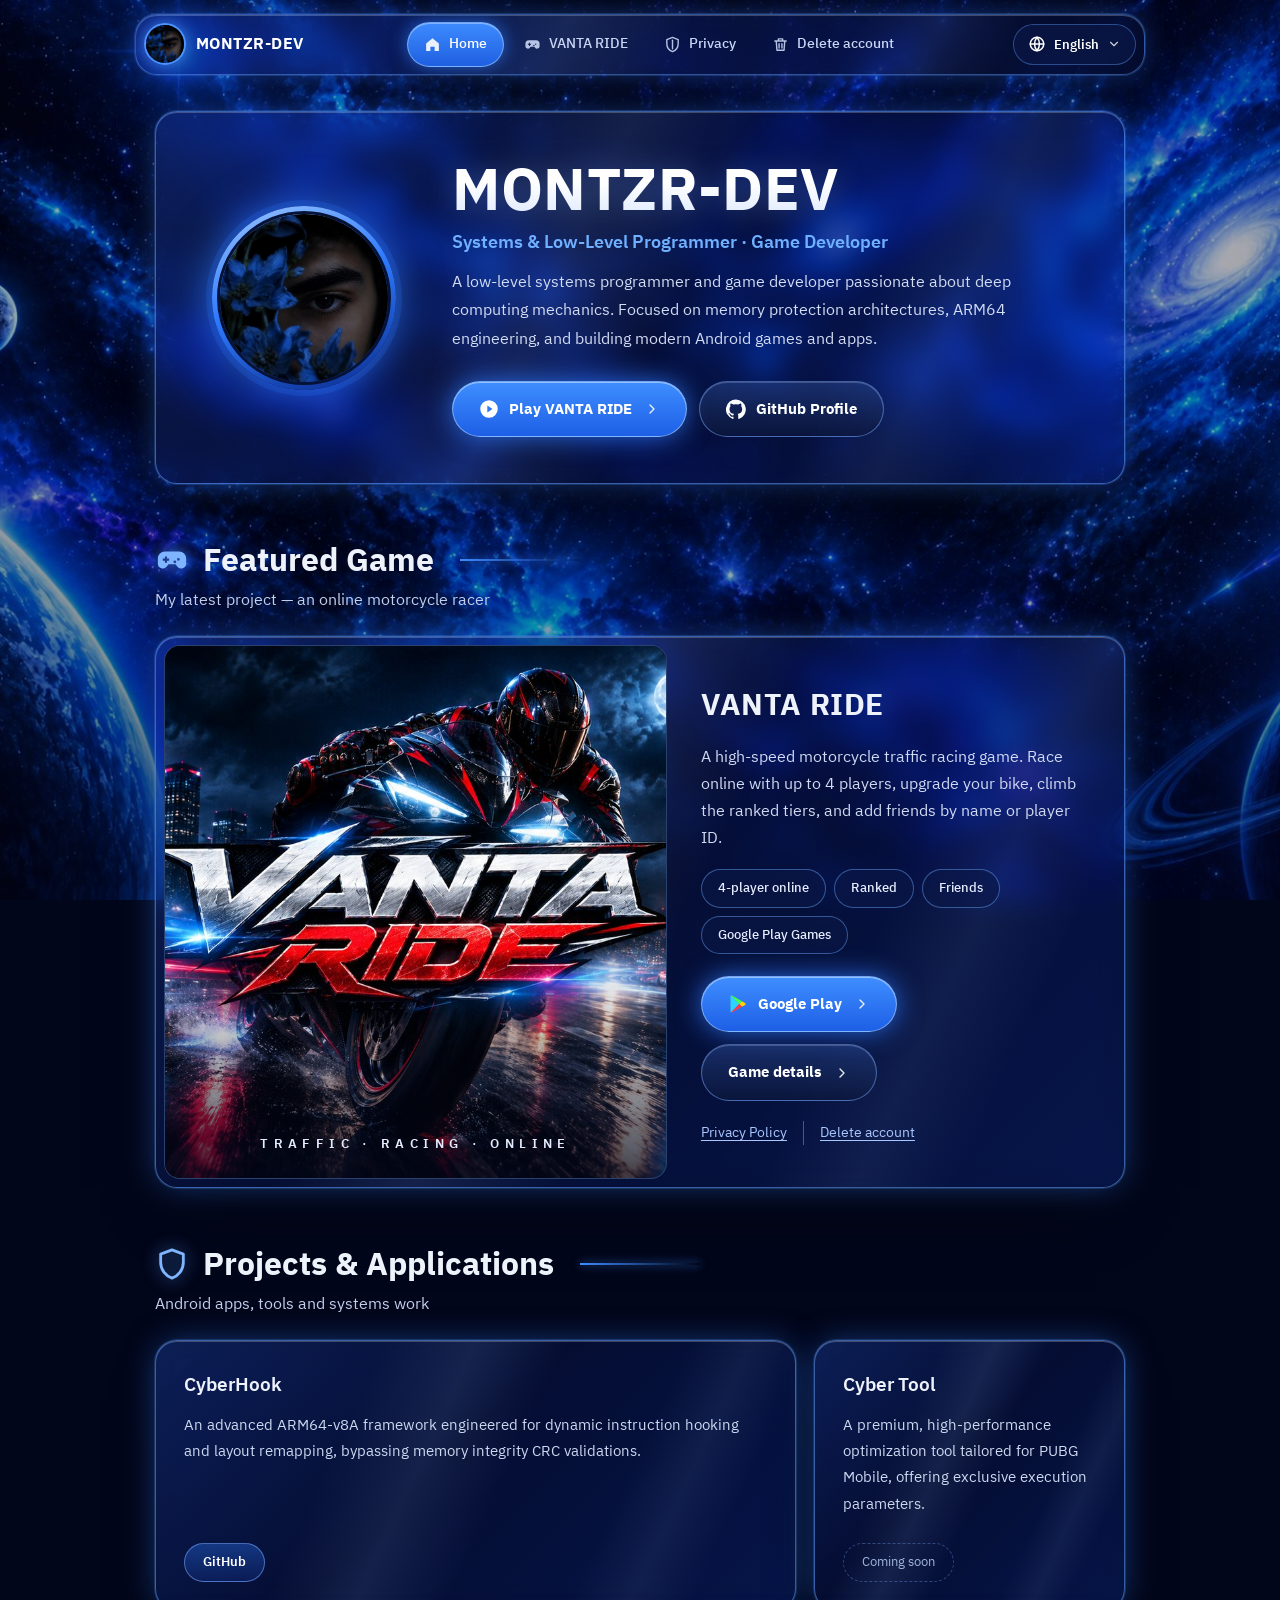
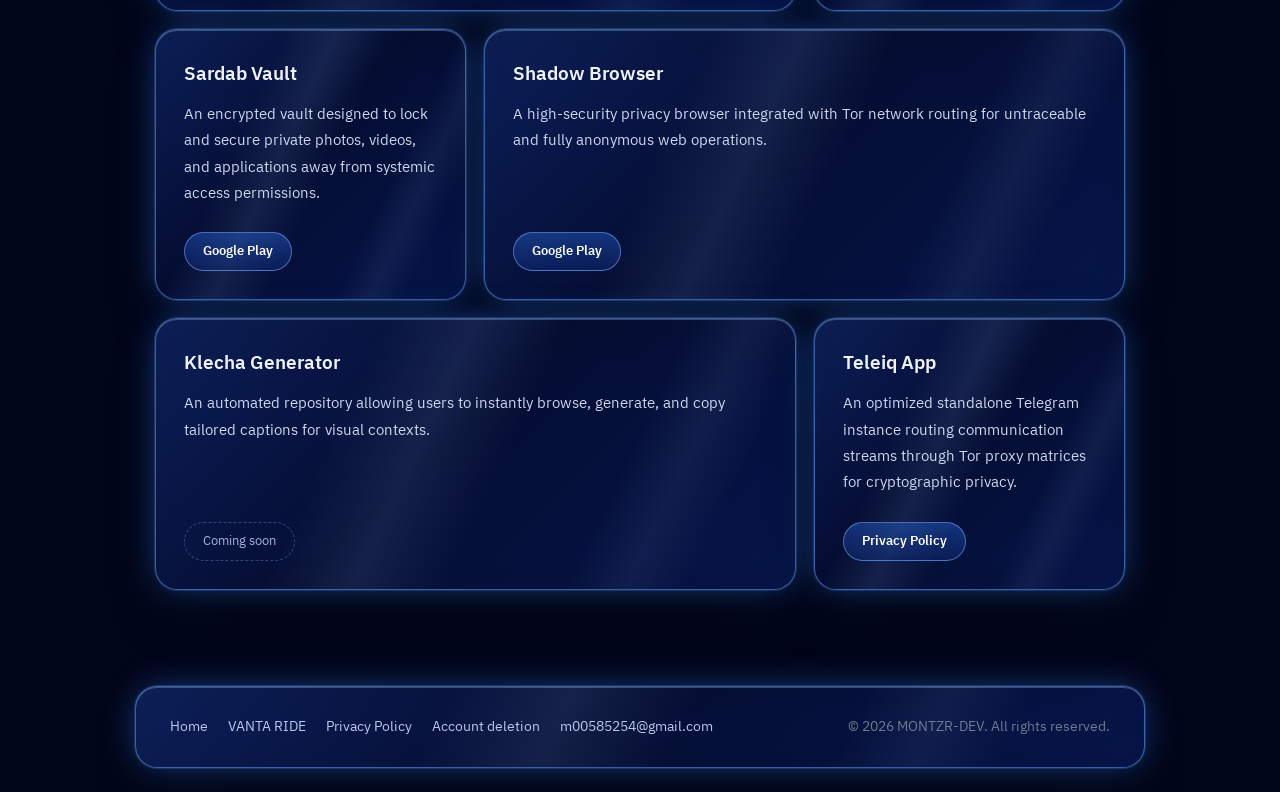
==== commit 3e04152d: "Add files via upload" ====
--- a/index.html
+++ b/index.html
@@ -4,13 +4,13 @@
 <meta charset="UTF-8"><meta name="viewport" content="width=device-width, initial-scale=1.0">
 <title>MONTZR-DEV | Portfolio</title>
 <meta name="description" content="MONTZR-DEV portfolio: systems programming, Android apps and the VANTA RIDE game.">
-<meta property="og:title" content="MONTZR-DEV | Portfolio"><meta property="og:description" content="MONTZR-DEV portfolio: systems programming, Android apps and the VANTA RIDE game."><meta property="og:image" content="313614.jpg">
+<meta property="og:title" content="MONTZR-DEV | Portfolio"><meta property="og:description" content="MONTZR-DEV portfolio: systems programming, Android apps and the VANTA RIDE game."><meta property="og:image" content="vanta-ride-cover.jpg">
 <meta name="theme-color" content="#060912"><link rel="icon" href="313614.jpg">
 <link rel="preconnect" href="https://fonts.googleapis.com"><link rel="preconnect" href="https://fonts.gstatic.com" crossorigin><link href="https://fonts.googleapis.com/css2?family=IBM+Plex+Sans+Arabic:wght@400;500;600;700&display=swap" rel="stylesheet"><link rel="stylesheet" href="style.css">
 <script src="main.js"></script>
 </head>
 <body>
-<div class="bg" aria-hidden="true"><i></i><i></i><i></i></div><header class="nav"><div class="nav-inner glass"><a class="brand" href="index.html"><img src="313614.jpg" alt="" onerror="this.remove()">MONTZR-DEV</a><nav class="links"><a href="index.html" class="active" aria-current="page"><span class="ar">الرئيسية</span><span class="en">Home</span></a><a href="vanta-ride.html"><span class="ar">VANTA RIDE</span><span class="en">VANTA RIDE</span></a><a href="vanta-ride-privacy.html"><span class="ar">الخصوصية</span><span class="en">Privacy</span></a><a href="vanta-ride-delete-account.html"><span class="ar">حذف الحساب</span><span class="en">Delete account</span></a></nav><button class="lang" type="button" onclick="toggleLanguage()">English</button></div></header>
+<div class="bg" aria-hidden="true"><i></i><i></i><i></i></div><header class="nav"><div class="nav-inner glass"><a class="brand" href="index.html"><img src="313614.jpg" alt="" onerror="this.remove()">MONTZR-DEV</a><nav class="links"><a href="index.html" class="active" aria-current="page"><svg class="i" viewBox="0 0 24 24" fill="currentColor" aria-hidden="true"><path d="M3 10.5 12 3l9 7.5V21h-6v-6H9v6H3z"/></svg><span class="ar">الرئيسية</span><span class="en">Home</span></a><a href="vanta-ride.html"><svg class="i" viewBox="0 0 24 24" fill="currentColor" aria-hidden="true"><path d="M7 6h10a5 5 0 0 1 5 5v3.5a3.5 3.5 0 0 1-6.3 2.1L14.5 15h-5l-1.2 1.6A3.5 3.5 0 0 1 2 14.5V11a5 5 0 0 1 5-5zm0 3.5v1.5H5.5v1.5H7V14h1.5v-1.5H10V11H8.5V9.5zm9.5 1a1 1 0 1 0 0 2 1 1 0 0 0 0-2zm-2.5 1.8a1 1 0 1 0 0 2 1 1 0 0 0 0-2z"/></svg><span class="ar">VANTA RIDE</span><span class="en">VANTA RIDE</span></a><a href="vanta-ride-privacy.html"><svg class="i" viewBox="0 0 24 24" fill="none" stroke="currentColor" stroke-width="2" stroke-linecap="round" stroke-linejoin="round" aria-hidden="true"><path d="M12 2 4 5v6c0 5 3.4 9.4 8 11 4.6-1.6 8-6 8-11V5z"/><path d="M12 6v12"/></svg><span class="ar">الخصوصية</span><span class="en">Privacy</span></a><a href="vanta-ride-delete-account.html"><svg class="i" viewBox="0 0 24 24" fill="none" stroke="currentColor" stroke-width="2" stroke-linecap="round" stroke-linejoin="round" aria-hidden="true"><path d="M4 7h16M10 11v6M14 11v6M6 7l1 13h10l1-13M9 7V4h6v3"/></svg><span class="ar">حذف الحساب</span><span class="en">Delete account</span></a></nav><button class="lang" type="button" onclick="toggleLanguage()"><svg class="i" viewBox="0 0 24 24" fill="none" stroke="currentColor" stroke-width="2" stroke-linecap="round" stroke-linejoin="round" aria-hidden="true"><circle cx="12" cy="12" r="9"/><path d="M3 12h18M12 3a14 14 0 0 1 0 18M12 3a14 14 0 0 0 0 18"/></svg><span class="lang-t">English</span><svg class="i" viewBox="0 0 24 24" fill="none" stroke="currentColor" stroke-width="2" stroke-linecap="round" stroke-linejoin="round" aria-hidden="true"><path d="m6 9 6 6 6-6"/></svg></button></div></header>
 <main class="wrap">
 
 <section class="hero glass">
@@ -20,24 +20,24 @@
  <p class="role">Systems &amp; Low-Level Programmer · Game Developer</p>
  <p class="lead"><span class="ar">مطور برمجيات وأنظمة منخفضة المستوى ومطوّر ألعاب، شغوف بالبحث العميق ودقائق الأمور التقنية. أركز على معمارية حماية الذاكرة وحلول ARM64، وأبني ألعاب وتطبيقات أندرويد حديثة.</span><span class="en">A low-level systems programmer and game developer passionate about deep computing mechanics. Focused on memory protection architectures, ARM64 engineering, and building modern Android games and apps.</span></p>
  <div class="btns">
-  <a class="btn btn-p" href="vanta-ride.html"><span class="ar">العب VANTA RIDE</span><span class="en">Play VANTA RIDE</span></a>
-  <a class="btn btn-g" href="https://github.com/MONTZR-DEV" target="_blank" rel="noopener"><span class="ar">الملف الشخصي على GitHub</span><span class="en">GitHub Profile</span></a>
+  <a class="btn btn-p" href="vanta-ride.html"><svg class="i" viewBox="0 0 24 24" fill="currentColor" aria-hidden="true"><path d="M12 1.5a10.5 10.5 0 1 0 0 21 10.5 10.5 0 0 0 0-21zM10 7.8l6.2 4.2-6.2 4.2z"/></svg><span class="ar">العب VANTA RIDE</span><span class="en">Play VANTA RIDE</span><svg class="i" viewBox="0 0 24 24" fill="none" stroke="currentColor" stroke-width="2" stroke-linecap="round" stroke-linejoin="round" aria-hidden="true"><path d="m9 6 6 6-6 6"/></svg></a>
+  <a class="btn btn-g" href="https://github.com/MONTZR-DEV" target="_blank" rel="noopener"><svg class="i" viewBox="0 0 24 24" fill="currentColor" aria-hidden="true"><path d="M12 .5a12 12 0 0 0-3.8 23.4c.6.1.8-.3.8-.6v-2c-3.3.7-4-1.6-4-1.6-.6-1.4-1.4-1.8-1.4-1.8-1-.7.1-.7.1-.7 1.2.1 1.8 1.2 1.8 1.2 1 1.8 2.8 1.3 3.5 1 .1-.8.4-1.3.7-1.6-2.7-.3-5.5-1.3-5.5-5.9 0-1.3.5-2.4 1.2-3.2-.1-.3-.5-1.5.1-3.2 0 0 1-.3 3.3 1.2a11.5 11.5 0 0 1 6 0c2.3-1.5 3.3-1.2 3.3-1.2.6 1.7.2 2.9.1 3.2.8.8 1.2 1.9 1.2 3.2 0 4.6-2.8 5.6-5.5 5.9.4.4.8 1.1.8 2.2v3.3c0 .3.2.7.8.6A12 12 0 0 0 12 .5z"/></svg><span class="ar">الملف الشخصي على GitHub</span><span class="en">GitHub Profile</span></a>
  </div>
  </div>
 </section>
 
 <section class="section" id="game">
- <h2 class="st"><span class="ar">اللعبة المميزة</span><span class="en">Featured Game</span></h2>
+ <h2 class="st"><svg class="i" viewBox="0 0 24 24" fill="currentColor" aria-hidden="true"><path d="M7 6h10a5 5 0 0 1 5 5v3.5a3.5 3.5 0 0 1-6.3 2.1L14.5 15h-5l-1.2 1.6A3.5 3.5 0 0 1 2 14.5V11a5 5 0 0 1 5-5zm0 3.5v1.5H5.5v1.5H7V14h1.5v-1.5H10V11H8.5V9.5zm9.5 1a1 1 0 1 0 0 2 1 1 0 0 0 0-2zm-2.5 1.8a1 1 0 1 0 0 2 1 1 0 0 0 0-2z"/></svg><span class="ar">اللعبة المميزة</span><span class="en">Featured Game</span></h2>
  <p class="sub"><span class="ar">أحدث مشاريعي — سباق دراجات أونلاين</span><span class="en">My latest project — an online motorcycle racer</span></p>
  <div class="feat glass">
-  <div class="feat-art"><div class="logo"><div class="mark">VANTA RIDE</div><div class="tag"><span>Traffic</span><span>Racing</span><span>Online</span></div></div></div>
+  <div class="feat-art"><img src="vanta-ride-cover.jpg" alt="VANTA RIDE — Traffic · Racing · Online" loading="lazy"><div class="feat-tag">TRAFFIC · RACING · ONLINE</div></div>
   <div class="feat-body">
    <h3>VANTA RIDE</h3>
    <p><span class="ar">لعبة سباق دراجات نارية بين الزحام بسرعة عالية. تسابق أونلاين ويا 4 لاعبين، وطوّر دراجتك، واصعد بالتصنيف، وضيف أصدقائك بالاسم أو الـ ID.</span><span class="en">A high-speed motorcycle traffic racing game. Race online with up to 4 players, upgrade your bike, climb the ranked tiers, and add friends by name or player ID.</span></p>
    <div class="chips"><span class="chip"><span class="ar">أونلاين 4 لاعبين</span><span class="en">4-player online</span></span><span class="chip"><span class="ar">تصنيف</span><span class="en">Ranked</span></span><span class="chip"><span class="ar">أصدقاء</span><span class="en">Friends</span></span><span class="chip">Google Play Games</span></div>
    <div class="btns">
-    <a class="btn btn-p" href="https://play.google.com/store/apps/details?id=com.montzrdev.vantaride" target="_blank" rel="noopener">Google Play</a>
-    <a class="btn btn-g" href="vanta-ride.html"><span class="ar">تفاصيل اللعبة</span><span class="en">Game details</span></a>
+    <a class="btn btn-p" href="https://play.google.com/store/apps/details?id=com.montzrdev.vantaride" target="_blank" rel="noopener"><svg class="i" viewBox="0 0 24 24" aria-hidden="true"><path fill="#2fd3ff" d="M3.6 1.8 13.4 12 3.6 22.2c-.4-.2-.6-.6-.6-1.1V2.9c0-.5.2-.9.6-1.1z"/><path fill="#ffd400" d="m16.8 8.6 3.6 2.1c1 .6 1 2 0 2.6l-3.6 2.1-3.4-3.4z"/><path fill="#ff3a44" d="M3.6 22.2 13.4 12l3.4 3.4L5.2 22c-.6.4-1.2.4-1.6.2z"/><path fill="#48ff48" d="M3.6 1.8c.4-.2 1-.2 1.6.2l11.6 6.6-3.4 3.4z"/></svg>Google Play<svg class="i" viewBox="0 0 24 24" fill="none" stroke="currentColor" stroke-width="2" stroke-linecap="round" stroke-linejoin="round" aria-hidden="true"><path d="m9 6 6 6-6 6"/></svg></a>
+    <a class="btn btn-g" href="vanta-ride.html"><span class="ar">تفاصيل اللعبة</span><span class="en">Game details</span><svg class="i" viewBox="0 0 24 24" fill="none" stroke="currentColor" stroke-width="2" stroke-linecap="round" stroke-linejoin="round" aria-hidden="true"><path d="m9 6 6 6-6 6"/></svg></a>
    </div>
    <div class="mini"><a href="vanta-ride-privacy.html"><span class="ar">سياسة الخصوصية</span><span class="en">Privacy Policy</span></a><a href="vanta-ride-delete-account.html"><span class="ar">حذف الحساب</span><span class="en">Delete account</span></a></div>
   </div>
@@ -45,7 +45,7 @@
 </section>
 
 <section class="section">
- <h2 class="st"><span class="ar">المشاريع والتطبيقات</span><span class="en">Projects &amp; Applications</span></h2>
+ <h2 class="st"><svg class="i" viewBox="0 0 24 24" fill="none" stroke="currentColor" stroke-width="2" stroke-linecap="round" stroke-linejoin="round" aria-hidden="true"><path d="M12 2 4 5v6c0 5 3.4 9.4 8 11 4.6-1.6 8-6 8-11V5z"/></svg><span class="ar">المشاريع والتطبيقات</span><span class="en">Projects &amp; Applications</span></h2>
  <p class="sub"><span class="ar">أدوات وتطبيقات أندرويد وأنظمة</span><span class="en">Android apps, tools and systems work</span></p>
  <div class="grid">
 <div class="card glass"><h3><span class="ar">CyberHook</span><span class="en">CyberHook</span></h3><p><span class="ar">إطار عمل متطور لـ ARM64-v8A لاختراق التدفق البرمجي وحقن الذاكرة، مصمم لتجاوز فحوصات الـ CRC الأمنية.</span><span class="en">An advanced ARM64-v8A framework engineered for dynamic instruction hooking and layout remapping, bypassing memory integrity CRC validations.</span></p><div class="cl"><a class="lb gh" href="https://github.com/MONTZR-DEV/CyberHook" target="_blank" rel="noopener">GitHub</a></div></div>
--- a/style.css
+++ b/style.css
@@ -106,3 +106,82 @@
 @media(max-width:900px){.grid{grid-template-columns:1fr 1fr}.grid .card:nth-child(n){grid-column:auto}.grid .card:nth-child(1),.grid .card:nth-child(6){grid-column:span 2}}
 @media(max-width:760px){.nav-inner{flex-wrap:wrap;border-radius:28px;padding:10px 12px 10px 18px}.links{order:3;flex:1 0 100%;overflow-x:auto}.lang{order:2}.hero{grid-template-columns:1fr;padding:38px 28px;gap:26px}.feat,.two,.grid{grid-template-columns:1fr}.grid .card:nth-child(n){grid-column:auto}.feat-art{min-height:240px;border-inline-end:0;border-bottom:1px solid var(--bd2)}.feat-body{padding:32px 28px}.feats .card{grid-template-columns:1fr;padding:22px 26px}.doc{padding:38px 26px}.support{padding:30px 26px}.wrap{padding-top:36px}.section{margin-top:72px}footer{padding:24px 26px}}
 @media(prefers-reduced-motion:reduce){*,*::before,*::after{animation:none!important;transition:none!important}}
+
+/* ================= v5: neon space theme ================= */
+:root{--acc:#5aa2ff;--blue:#2f7bff;--edge:rgba(96,160,255,.55);--glow:0 0 0 1px rgba(110,170,255,.18),0 0 34px -6px rgba(47,123,255,.55)}
+body{background:#02061a url(bg-galaxy.jpg) center/cover fixed no-repeat}
+body::before{content:"";position:fixed;inset:0;z-index:-1;pointer-events:none;background:radial-gradient(120% 90% at 50% 30%,rgba(2,6,26,.18),rgba(2,6,26,.62))}
+.bg{display:none}
+@media(max-width:900px){body{background-attachment:scroll}body::after{content:"";position:fixed;inset:0;z-index:-2;background:#02061a url(bg-galaxy.jpg) 30% center/cover no-repeat}}
+.i{width:18px;height:18px;flex:none;display:inline-block;vertical-align:-3px}
+/* glass panels */
+.glass{background:linear-gradient(135deg,rgba(40,90,210,.30),rgba(8,20,64,.55) 45%,rgba(20,60,170,.28));border:1.5px solid var(--edge);border-radius:22px;backdrop-filter:blur(14px) saturate(150%);-webkit-backdrop-filter:blur(14px) saturate(150%);box-shadow:inset 0 1px 0 rgba(255,255,255,.22),var(--glow),0 30px 70px -30px rgba(0,0,0,.8)}
+.glass::after{content:"";position:absolute;inset:0;pointer-events:none;border-radius:inherit;background:linear-gradient(115deg,transparent 30%,rgba(160,200,255,.10) 42%,transparent 54%,transparent 70%,rgba(160,200,255,.07) 78%,transparent 86%)}
+.glass>*{position:relative;z-index:1}
+/* nav */
+.nav{max-width:1010px}
+.nav-inner{padding:7px 8px 7px 8px;background:linear-gradient(90deg,rgba(20,50,140,.55),rgba(6,16,50,.6));border-color:rgba(96,160,255,.45)}
+.brand{font-size:1.02rem;letter-spacing:.03em}
+.brand img{width:42px;height:42px;border:2px solid #4d94ff;box-shadow:0 0 16px rgba(77,148,255,.8)}
+.links a{display:inline-flex;align-items:center;gap:8px;color:#c8d6f5;padding:9px 16px}
+.links a .i{width:17px;height:17px;opacity:.9}
+.links a.active{background:linear-gradient(180deg,#3d8bff,#1f5fe0);color:#fff;border:1px solid rgba(160,205,255,.6);box-shadow:0 0 18px rgba(47,123,255,.75),inset 0 1px 0 rgba(255,255,255,.35)}
+.lang{display:inline-flex;align-items:center;gap:8px;padding:9px 14px;background:rgba(10,24,70,.7);border:1px solid rgba(96,160,255,.4);font-weight:600}
+.lang .i:last-child{width:14px;height:14px;opacity:.8}
+/* buttons */
+.btn{gap:10px;padding:14px 26px;border-radius:999px;font-weight:700}
+.btn .i{width:20px;height:20px}
+.btn .i:last-child:not(:first-child){width:16px;height:16px;margin-inline-start:2px;opacity:.9}
+html[dir=rtl] .btn .i:last-child:not(:first-child),html[dir=rtl] .lb .i{transform:scaleX(-1)}
+.btn-p{background:linear-gradient(180deg,#3f8eff,#1d5fe6);border:1px solid rgba(170,210,255,.6);box-shadow:inset 0 1px 0 rgba(255,255,255,.45),0 0 26px rgba(47,123,255,.8)}
+.btn-p:hover{box-shadow:inset 0 1px 0 rgba(255,255,255,.45),0 0 36px rgba(80,150,255,1)}
+.btn-g{background:linear-gradient(180deg,rgba(40,70,140,.55),rgba(12,24,60,.7));border:1px solid rgba(120,170,255,.5);box-shadow:inset 0 1px 0 rgba(255,255,255,.18)}
+.btn-g:hover{border-color:#7fb4ff;box-shadow:0 0 22px rgba(47,123,255,.55)}
+/* hero */
+.wrap{max-width:1010px;padding-top:36px}
+.hero{grid-template-columns:auto minmax(0,1fr);gap:56px;padding:46px 56px}
+.avatar{width:184px;height:184px;padding:5px;background:linear-gradient(160deg,#9cc7ff,#2f7bff 45%,#0a2a8a);box-shadow:0 0 0 6px rgba(47,123,255,.18),0 0 46px rgba(47,123,255,.9)}
+.avatar img{border:3px solid #061238}
+h1{font-size:clamp(2.4rem,5.6vw,3.7rem);letter-spacing:.01em}
+.grad{background:linear-gradient(180deg,#fff 40%,#cfe0ff);-webkit-background-clip:text;background-clip:text;color:transparent;text-shadow:none;filter:drop-shadow(0 2px 14px rgba(120,170,255,.35))}
+.role{color:#6fb0ff;font-weight:600;font-size:1.1rem;margin:4px 0 10px}
+.lead{color:#d2dcf3;font-size:1.02rem;margin-bottom:28px}
+/* section titles */
+.section{margin-top:56px}
+.st{display:flex;align-items:center;gap:14px;font-size:clamp(1.6rem,3vw,2rem)}
+.st .i{width:34px;height:34px;color:#7fb4ff;filter:drop-shadow(0 0 8px rgba(80,150,255,.8))}
+.st::after{content:"";flex:0 0 120px;height:2px;margin-inline-start:12px;background:linear-gradient(90deg,#3d8bff,transparent);box-shadow:0 0 8px rgba(61,139,255,.8)}
+html[dir=rtl] .st::after{background:linear-gradient(270deg,#3d8bff,transparent)}
+.sub{color:#c3cfeb;margin:-2px 0 22px}
+/* featured game */
+.feat{grid-template-columns:1.12fr 1fr;padding:8px}
+.feat-art{min-height:330px;border-radius:16px;overflow:hidden;border:1px solid rgba(110,170,255,.35);background:#050a1e;padding:0}
+.feat-art img{position:absolute;inset:0;width:100%;height:100%;object-fit:cover;transition:transform .8s}
+.feat:hover .feat-art img{transform:scale(1.04)}
+.feat-art::after{content:"";position:absolute;inset:0;background:linear-gradient(180deg,transparent 60%,rgba(2,6,26,.75))}
+.feat-tag{position:absolute;left:0;right:0;bottom:22px;z-index:2;text-align:center;font-size:.8rem;letter-spacing:.42em;color:#e4ecff;font-weight:600}
+.feat-body{padding:34px 34px}
+.feat-body h3{font-size:1.9rem;letter-spacing:.02em}
+.feat-body p{color:#d0daf2;font-size:.97rem}
+.chips{margin:18px 0 22px}
+.chip{background:rgba(10,24,70,.6);border:1px solid rgba(110,170,255,.45);color:#e6edff;font-weight:500;padding:7px 16px}
+.mini{gap:0;margin-top:20px}
+.mini a{color:#a9c6ff;border:0;text-decoration:underline;text-underline-offset:3px}
+.mini a+a{margin-inline-start:16px;padding-inline-start:16px;border-inline-start:1px solid rgba(160,190,255,.4)}
+.badge{border-color:rgba(110,170,255,.55);background:rgba(47,123,255,.2)}
+/* project cards */
+.grid{gap:18px}
+.card{padding:28px}
+.card h3{font-size:1.18rem}
+.card p{color:#cdd8f1}
+.lb{border-radius:999px;border:1px solid rgba(120,170,255,.55);background:linear-gradient(180deg,rgba(47,123,255,.35),rgba(20,50,140,.35));gap:6px;align-items:center}
+.lb:hover{box-shadow:0 0 18px rgba(47,123,255,.6)}
+.soon{border-color:rgba(120,170,255,.35);color:#9fb3dc}
+.feats{padding:0}
+.feats .card{background:none!important;border:0!important;box-shadow:none!important}
+.feats .card::after{display:none}
+.doc p,.doc li{color:#d3dcf1}
+.box{background:rgba(10,24,70,.45);border-color:rgba(110,170,255,.35)}
+footer{max-width:1010px}
+footer a{color:#b8c9ee}
+@media(max-width:760px){.links a{padding:8px 12px}.hero{padding:34px 24px;text-align:center;justify-items:center}.hero .btns{justify-content:center}.avatar{width:150px;height:150px}.feat-art{min-height:220px}.st::after{flex-basis:60px}.feat-body{padding:26px 22px}}
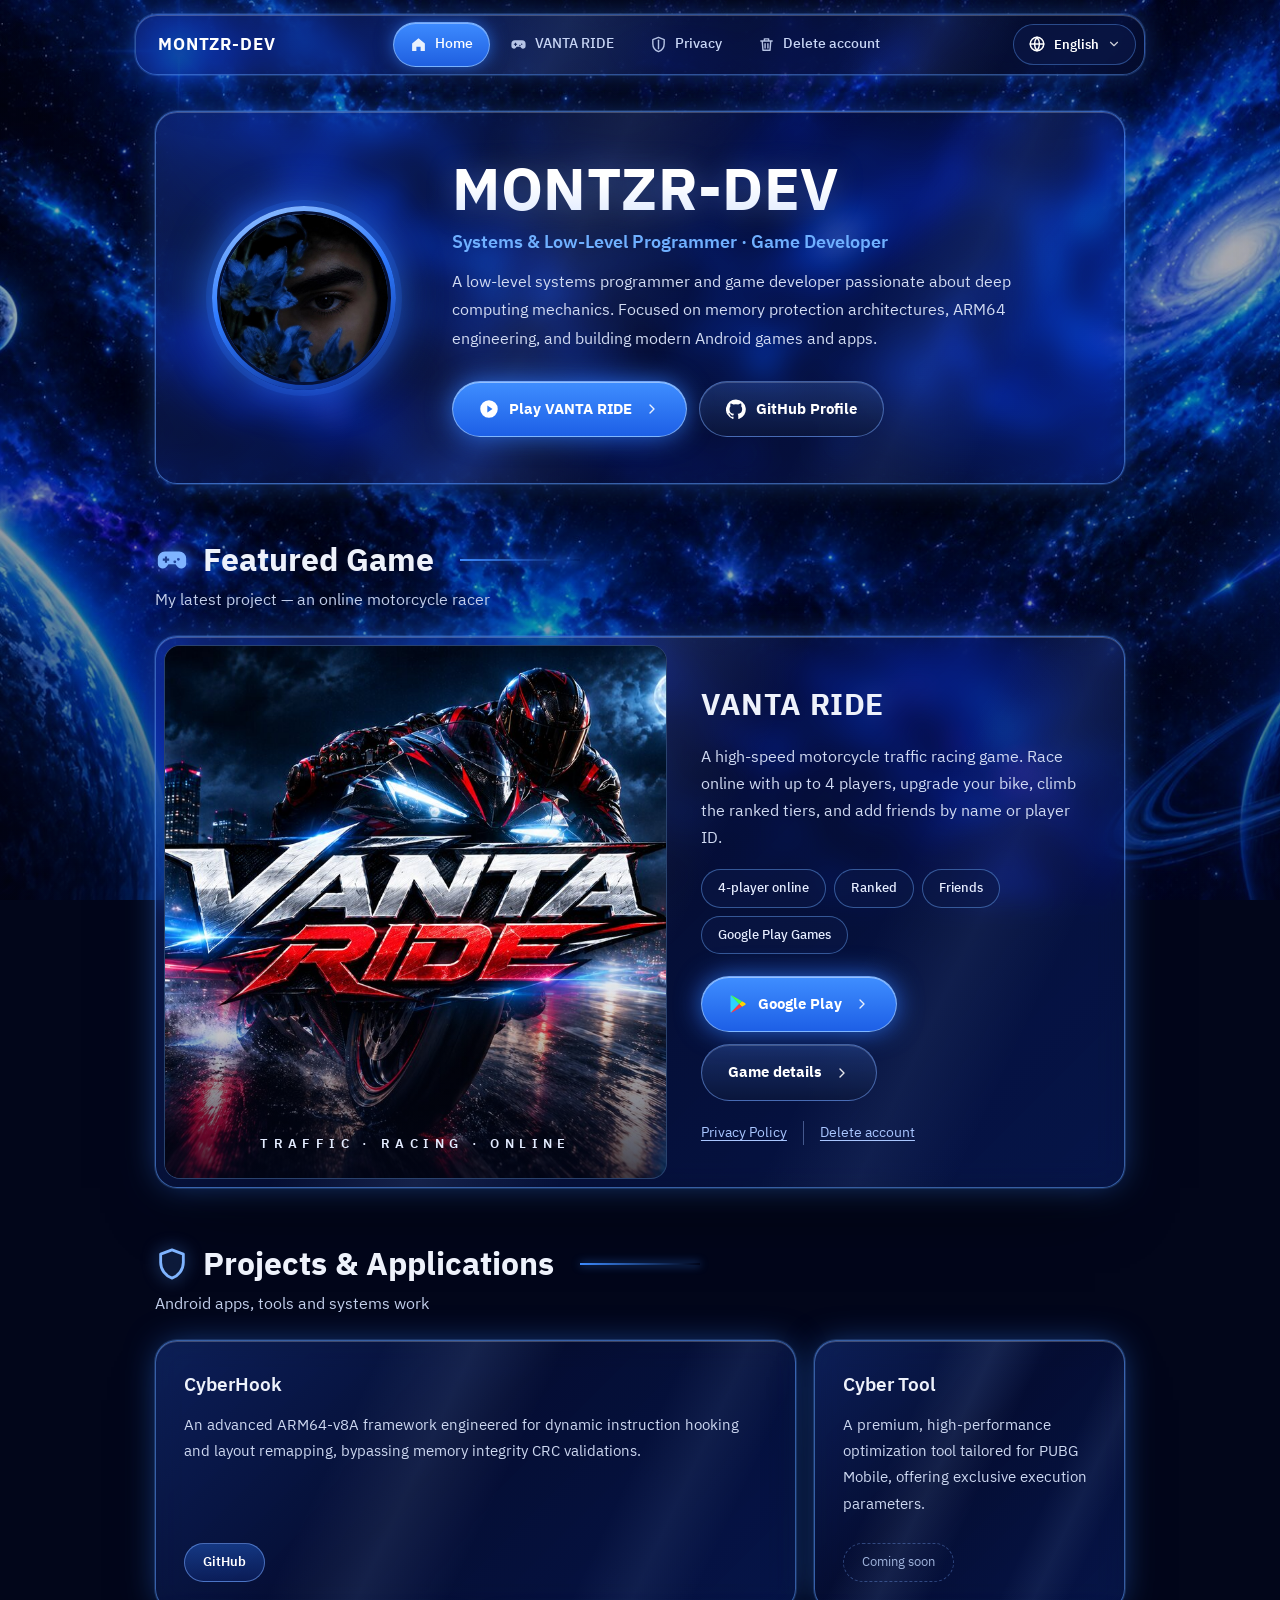
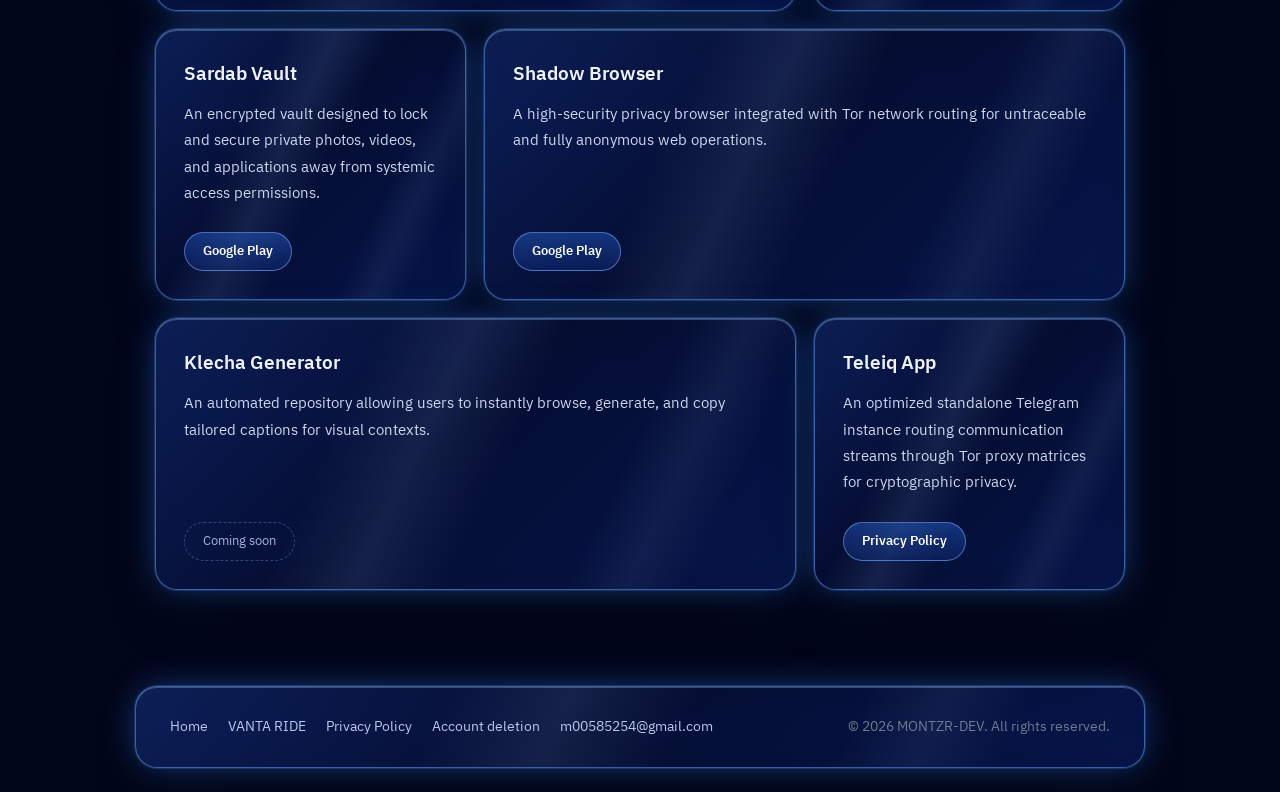
==== commit c456cdab: "Add files via upload" ====
--- a/index.html
+++ b/index.html
@@ -10,7 +10,7 @@
 <script src="main.js"></script>
 </head>
 <body>
-<div class="bg" aria-hidden="true"><i></i><i></i><i></i></div><header class="nav"><div class="nav-inner glass"><a class="brand" href="index.html"><img src="313614.jpg" alt="" onerror="this.remove()">MONTZR-DEV</a><nav class="links"><a href="index.html" class="active" aria-current="page"><svg class="i" viewBox="0 0 24 24" fill="currentColor" aria-hidden="true"><path d="M3 10.5 12 3l9 7.5V21h-6v-6H9v6H3z"/></svg><span class="ar">الرئيسية</span><span class="en">Home</span></a><a href="vanta-ride.html"><svg class="i" viewBox="0 0 24 24" fill="currentColor" aria-hidden="true"><path d="M7 6h10a5 5 0 0 1 5 5v3.5a3.5 3.5 0 0 1-6.3 2.1L14.5 15h-5l-1.2 1.6A3.5 3.5 0 0 1 2 14.5V11a5 5 0 0 1 5-5zm0 3.5v1.5H5.5v1.5H7V14h1.5v-1.5H10V11H8.5V9.5zm9.5 1a1 1 0 1 0 0 2 1 1 0 0 0 0-2zm-2.5 1.8a1 1 0 1 0 0 2 1 1 0 0 0 0-2z"/></svg><span class="ar">VANTA RIDE</span><span class="en">VANTA RIDE</span></a><a href="vanta-ride-privacy.html"><svg class="i" viewBox="0 0 24 24" fill="none" stroke="currentColor" stroke-width="2" stroke-linecap="round" stroke-linejoin="round" aria-hidden="true"><path d="M12 2 4 5v6c0 5 3.4 9.4 8 11 4.6-1.6 8-6 8-11V5z"/><path d="M12 6v12"/></svg><span class="ar">الخصوصية</span><span class="en">Privacy</span></a><a href="vanta-ride-delete-account.html"><svg class="i" viewBox="0 0 24 24" fill="none" stroke="currentColor" stroke-width="2" stroke-linecap="round" stroke-linejoin="round" aria-hidden="true"><path d="M4 7h16M10 11v6M14 11v6M6 7l1 13h10l1-13M9 7V4h6v3"/></svg><span class="ar">حذف الحساب</span><span class="en">Delete account</span></a></nav><button class="lang" type="button" onclick="toggleLanguage()"><svg class="i" viewBox="0 0 24 24" fill="none" stroke="currentColor" stroke-width="2" stroke-linecap="round" stroke-linejoin="round" aria-hidden="true"><circle cx="12" cy="12" r="9"/><path d="M3 12h18M12 3a14 14 0 0 1 0 18M12 3a14 14 0 0 0 0 18"/></svg><span class="lang-t">English</span><svg class="i" viewBox="0 0 24 24" fill="none" stroke="currentColor" stroke-width="2" stroke-linecap="round" stroke-linejoin="round" aria-hidden="true"><path d="m6 9 6 6 6-6"/></svg></button></div></header>
+<div class="bg" aria-hidden="true"><i></i><i></i><i></i></div><header class="nav"><div class="nav-inner glass"><a class="brand" href="index.html">MONTZR-DEV</a><nav class="links"><a href="index.html" class="active" aria-current="page"><svg class="i" viewBox="0 0 24 24" fill="currentColor" aria-hidden="true"><path d="M3 10.5 12 3l9 7.5V21h-6v-6H9v6H3z"/></svg><span class="ar">الرئيسية</span><span class="en">Home</span></a><a href="vanta-ride.html"><svg class="i" viewBox="0 0 24 24" fill="currentColor" aria-hidden="true"><path d="M7 6h10a5 5 0 0 1 5 5v3.5a3.5 3.5 0 0 1-6.3 2.1L14.5 15h-5l-1.2 1.6A3.5 3.5 0 0 1 2 14.5V11a5 5 0 0 1 5-5zm0 3.5v1.5H5.5v1.5H7V14h1.5v-1.5H10V11H8.5V9.5zm9.5 1a1 1 0 1 0 0 2 1 1 0 0 0 0-2zm-2.5 1.8a1 1 0 1 0 0 2 1 1 0 0 0 0-2z"/></svg><span class="ar">VANTA RIDE</span><span class="en">VANTA RIDE</span></a><a href="vanta-ride-privacy.html"><svg class="i" viewBox="0 0 24 24" fill="none" stroke="currentColor" stroke-width="2" stroke-linecap="round" stroke-linejoin="round" aria-hidden="true"><path d="M12 2 4 5v6c0 5 3.4 9.4 8 11 4.6-1.6 8-6 8-11V5z"/><path d="M12 6v12"/></svg><span class="ar">الخصوصية</span><span class="en">Privacy</span></a><a href="vanta-ride-delete-account.html"><svg class="i" viewBox="0 0 24 24" fill="none" stroke="currentColor" stroke-width="2" stroke-linecap="round" stroke-linejoin="round" aria-hidden="true"><path d="M4 7h16M10 11v6M14 11v6M6 7l1 13h10l1-13M9 7V4h6v3"/></svg><span class="ar">حذف الحساب</span><span class="en">Delete account</span></a></nav><button class="lang" type="button" onclick="toggleLanguage()"><svg class="i" viewBox="0 0 24 24" fill="none" stroke="currentColor" stroke-width="2" stroke-linecap="round" stroke-linejoin="round" aria-hidden="true"><circle cx="12" cy="12" r="9"/><path d="M3 12h18M12 3a14 14 0 0 1 0 18M12 3a14 14 0 0 0 0 18"/></svg><span class="lang-t">English</span><svg class="i" viewBox="0 0 24 24" fill="none" stroke="currentColor" stroke-width="2" stroke-linecap="round" stroke-linejoin="round" aria-hidden="true"><path d="m6 9 6 6 6-6"/></svg></button></div></header>
 <main class="wrap">
 
 <section class="hero glass">
--- a/style.css
+++ b/style.css
@@ -185,3 +185,6 @@
 footer{max-width:1010px}
 footer a{color:#b8c9ee}
 @media(max-width:760px){.links a{padding:8px 12px}.hero{padding:34px 24px;text-align:center;justify-items:center}.hero .btns{justify-content:center}.avatar{width:150px;height:150px}.feat-art{min-height:220px}.st::after{flex-basis:60px}.feat-body{padding:26px 22px}}
+
+/* v5.1: brand without image */
+.brand{padding-inline-start:14px;font-size:1.08rem;letter-spacing:.05em}
